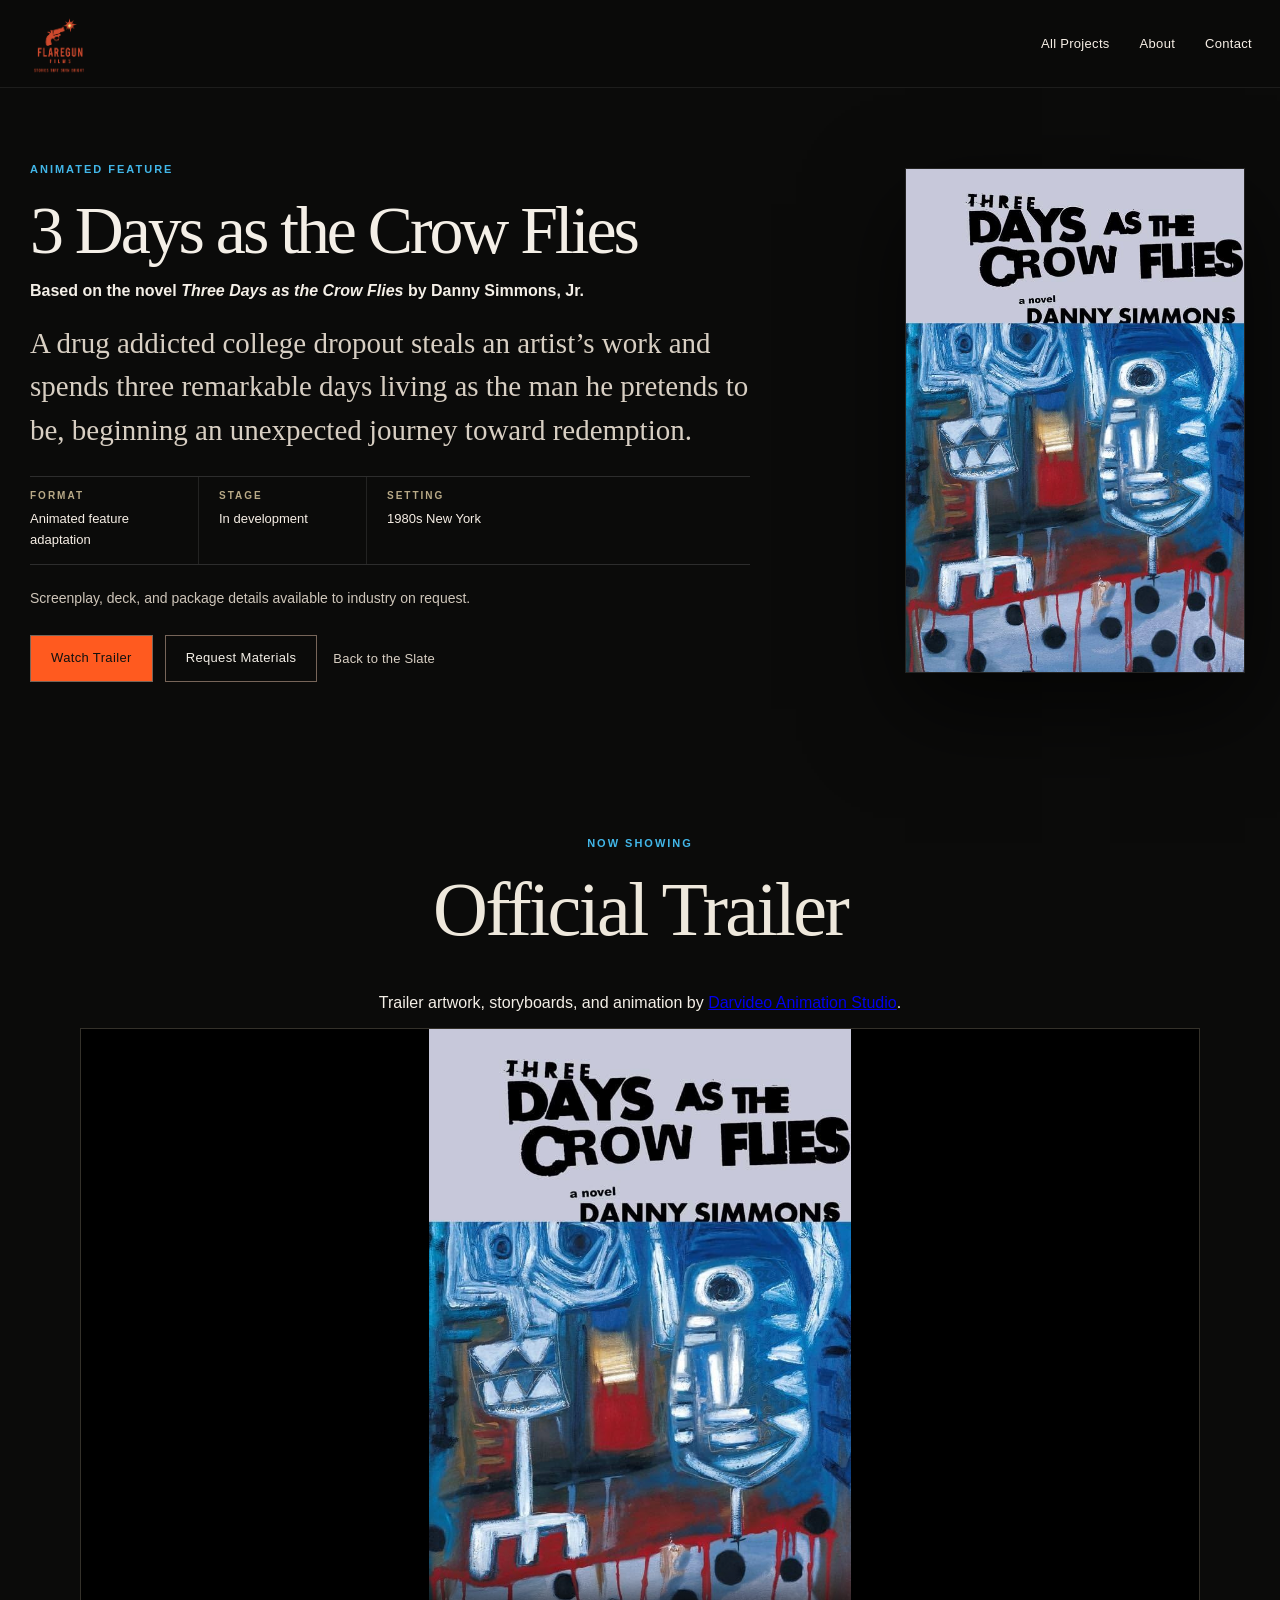
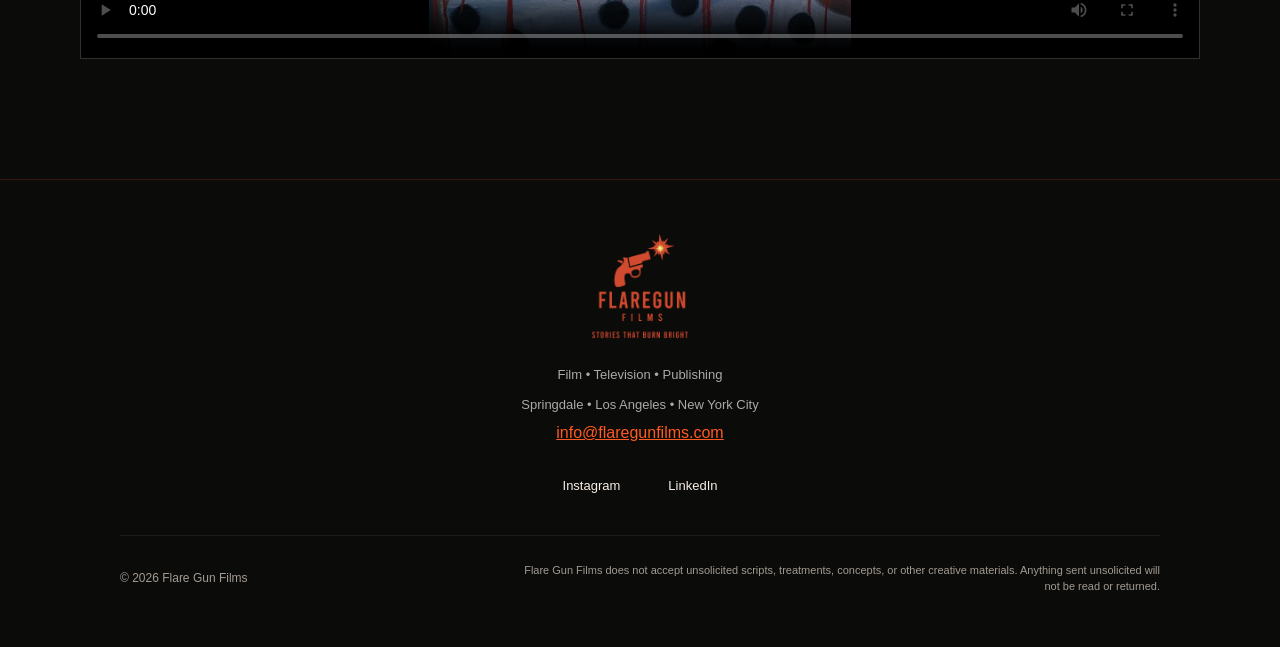
==== 3-days-as-the-crow-flies.html @ 21617d30 "Credit Danny Simmons Jr. and Darvideo on 3 Days" ====
<!DOCTYPE html>
<html lang="en">
<head>
  <meta charset="UTF-8">
  <meta name="viewport" content="width=device-width, initial-scale=1">
  <meta name="description" content="A drug addicted college dropout steals an artist's work and lives as the man he pretends to be on a journey toward redemption.">
  <link rel="canonical" href="https://www.flaregunfilms.com/3-days-as-the-crow-flies.html">
  <meta property="og:type" content="website">
  <meta property="og:site_name" content="Flare Gun Films">
  <meta property="og:url" content="https://www.flaregunfilms.com/3-days-as-the-crow-flies.html">
  <meta property="og:title" content="3 Days as the Crow Flies | Flare Gun Films">
  <meta property="og:description" content="A drug addicted college dropout steals an artist's work and lives as the man he pretends to be on a journey toward redemption.">
  <meta property="og:image" content="https://www.flaregunfilms.com/assets/crow-flies/novel-cover.jpg">
  <meta name="twitter:card" content="summary_large_image">
  <meta name="twitter:title" content="3 Days as the Crow Flies | Flare Gun Films">
  <meta name="twitter:description" content="A drug addicted college dropout steals an artist's work and lives as the man he pretends to be on a journey toward redemption.">
  <meta name="twitter:image" content="https://www.flaregunfilms.com/assets/crow-flies/novel-cover.jpg">
  <title>3 Days as the Crow Flies | Flare Gun Films</title>
  <link rel="stylesheet" href="style.css?v=2026-10-23-professional">
  <link rel="icon" type="image/png" href="assets/brand/favicon.png">
  <link rel="stylesheet" href="/polish.css?v=2026-10-23-mobile">
</head>
<body class="project-page teaser-page crow-page">
  <a class="skip-link" href="#main-content">Skip to content</a>
  <header class="nav">
    <a class="brand" href="/" aria-label="Flare Gun Films &mdash; home"><img width="1080" height="1080" src="assets/brand/flare-gun-films-logo.png" alt="" aria-hidden="true"></a>
    <nav aria-label="Main navigation">
      <a href="/#projects">All Projects</a>
      <a href="/#about">About</a>
      <a href="#contact">Contact</a>
    </nav>
  </header>

  <main id="main-content" tabindex="-1">
    <div class="teaser-shell clean-project-hero">
      <section class="teaser-copy">
        <p class="eyebrow">Animated Feature</p>
        <h1>3 Days as the Crow Flies</h1>
        <p><strong>Based on the novel <em>Three Days as the Crow Flies</em> by Danny Simmons, Jr.</strong></p>
        <p class="lead">A drug addicted college dropout steals an artist&rsquo;s work and spends three remarkable days living as the man he pretends to be, beginning an unexpected journey toward redemption.</p>
        <dl class="teaser-facts"><div><dt>Format</dt><dd>Animated feature adaptation</dd></div><div><dt>Stage</dt><dd>In development</dd></div><div><dt>Setting</dt><dd>1980s New York</dd></div></dl>
        <div class="teaser-access">
          <p>Screenplay, deck, and package details available to industry on request.</p>
          <a class="button crow-button" href="#trailer">Watch Trailer</a>
          <a class="button" href="industry-inquiry.html?project=3%20Days%20as%20the%20Crow%20Flies">Request Materials</a>
          <a class="text-link" href="index.html#projects">Back to the Slate</a>
        </div>
      </section>
      <aside class="teaser-art teaser-art-poster">
        <img width="672" height="1000" src="assets/crow-flies/novel-cover.jpg" alt="3 Days as the Crow Flies cover">
      </aside>
    </div>

    <section id="trailer" class="crow-cinema-section" aria-labelledby="crow-trailer-title">
      <p class="eyebrow">Now Showing</p>
      <h2 id="crow-trailer-title">Official Trailer</h2>
      <p>Trailer artwork, storyboards, and animation by <a href="https://darvideo.tv/">Darvideo Animation Studio</a>.</p>
      <div class="cinema-theater crow-theater" aria-label="3 Days as the Crow Flies trailer theater">
        <div class="cinema-marquee"><span>3 Days as the Crow Flies</span></div>
        <div class="cinema-stage">
          <div class="cinema-curtain cinema-curtain-left" aria-hidden="true"></div>
          <div class="cinema-screen">
            <video controls playsinline preload="metadata" poster="assets/crow-flies/novel-cover.jpg">
              <source src="assets/crow-flies/3-days-trailer.mp4" type="video/mp4">
              Your browser does not support embedded video.
            </video>
          </div>
          <div class="cinema-curtain cinema-curtain-right" aria-hidden="true"></div>
        </div>
      </div>
    </section>
  </main>

  <footer id="contact">
    <img width="1080" height="1080" src="assets/brand/flare-gun-films-logo.png" alt="" aria-hidden="true">
    <p>Film &bull; Television &bull; Publishing</p>
    <p>Springdale &bull; Los Angeles &bull; New York City</p>
    <a href="mailto:info@flaregunfilms.com">info@flaregunfilms.com</a>
    <div class="social-links" aria-label="Flare Gun Films social media">
      <a href="https://www.instagram.com/flaregunfilms/" target="_blank" rel="noopener noreferrer">Instagram</a>
      <a href="https://www.linkedin.com/company/flaregun-films" target="_blank" rel="noopener noreferrer">LinkedIn</a>
    </div>
    <div class="footer-legal">
      <p class="copyright">&copy; 2026 Flare Gun Films</p>
      <p class="submission-note">Flare Gun Films does not accept unsolicited scripts, treatments, concepts, or other creative materials. Anything sent unsolicited will not be read or returned.</p>
    </div>
  </footer>
</body>
</html>
---- style.css ----
* {
  box-sizing: border-box;
}

html {
  scroll-behavior: smooth;
}

:focus-visible {
  outline: 2px solid #ff5a1f;
  outline-offset: 4px;
}

body {
  margin: 0;
  background: #030303;
  color: #f7efe6;
  font-family: Arial, Helvetica, sans-serif;
}

.nav {
  position: sticky;
  top: 0;
  z-index: 20;
  height: 76px;
  padding: 14px 34px;
  display: flex;
  justify-content: space-between;
  align-items: center;
  background: rgba(3, 3, 3, 0.86);
  backdrop-filter: blur(12px);
  border-bottom: 1px solid rgba(255,255,255,.08);
}

.brand img {
  display: block;
  height: 50px;
  width: auto;
  object-fit: contain;
}

.nav nav {
  display: flex;
  gap: 28px;
}

.nav a {
  color: #f7efe6;
  text-decoration: none;
  text-transform: uppercase;
  letter-spacing: 2px;
  font-size: 12px;
  font-weight: 800;
}

.nav nav a:hover {
  color: #ff5a1f;
}

.hero {
  min-height: calc(100vh - 76px);
  display: grid;
  place-items: start center;
  padding: clamp(36px, 6vh, 72px) 24px clamp(64px, 8vh, 108px);
  text-align: center;
  position: relative;
  overflow: hidden;
  background:
    linear-gradient(rgba(0,0,0,.10), rgba(0,0,0,.9)),
    radial-gradient(circle at 50% 38%, rgba(255,90,31,.32), transparent 32%),
    radial-gradient(circle at 15% 70%, rgba(255,90,31,.22), transparent 26%),
    #030303;
}

.hero::before {
  content: "";
  position: absolute;
  inset: 0;
  background:
    linear-gradient(90deg, rgba(0,0,0,.95), transparent 48%, rgba(0,0,0,.75)),
    url("https://images.unsplash.com/photo-1485846234645-a62644f84728?auto=format&fit=crop&w=1800&q=80");
  background-size: cover;
  background-position: center;
  opacity: .22;
  filter: grayscale(100%) contrast(1.2);
}

.hero-inner {
  position: relative;
  z-index: 2;
  max-width: 920px;
  margin-top: clamp(8px, 3vh, 42px);
  display: flex;
  flex-direction: column;
  align-items: center;
}

.hero-logo-crop {
  display: block;
  width: min(360px, 68vw);
  aspect-ratio: 1.16;
  margin: 0 auto clamp(20px, 3vh, 34px);
  overflow: hidden;
  filter: drop-shadow(0 0 42px rgba(255,90,31,.45));
}

.hero-logo {
  display: block;
  width: 100%;
  height: auto;
  padding: 0;
  border: 0;
  background: transparent;
}

.eyebrow {
  margin: 0 0 16px;
  color: #ff5a1f;
  text-transform: uppercase;
  letter-spacing: 5px;
  font-size: 12px;
  font-weight: 900;
}

h1 {
  margin: 0;
  font-family: Georgia, "Times New Roman", serif;
  font-size: clamp(30px, 4.4vw, 58px);
  font-weight: 400;
  line-height: 1.08;
  letter-spacing: -.02em;
}

.hero h1 + .eyebrow {
  margin: 16px 0 0;
}

.hero-credit {
  margin: 16px 0 0;
  color: #e8ded2;
  font-family: Georgia, "Times New Roman", serif;
  font-size: clamp(15px, 1.5vw, 19px);
  letter-spacing: .02em;
}

.hero-credit em {
  color: #ff6d35;
}

.hero-credit + .eyebrow {
  margin: 13px 0 0;
}

.hero .eyebrow + .button {
  margin-top: 28px;
}

.hero-text {
  max-width: 720px;
  margin: 16px auto 28px;
  color: #d8cfc3;
  font-size: clamp(17px, 1.8vw, 21px);
  line-height: 1.45;
}

.button {
  display: inline-block;
  padding: 15px 28px;
  border: 1px solid #ff5a1f;
  color: #ff5a1f;
  text-decoration: none;
  text-transform: uppercase;
  letter-spacing: 3px;
  font-size: 12px;
  font-weight: 900;
}

.button:hover {
  background: #ff5a1f;
  color: #030303;
}

.section {
  max-width: 1220px;
  margin: 0 auto;
  padding: 90px 28px;
}

h2 {
  margin: 0 0 30px;
  font-size: clamp(36px, 5vw, 64px);
  line-height: .95;
  text-transform: uppercase;
  letter-spacing: -1px;
}

.section-note {
  max-width: 660px;
  margin: -10px 0 34px;
  color: #aaa;
  font-size: 17px;
  line-height: 1.6;
}

.slate-access {
  margin: 30px 0 0;
  color: #aaa;
  font-size: 13px;
  font-weight: 800;
  letter-spacing: 1.5px;
  line-height: 1.5;
  text-transform: uppercase;
}

.grid {
  display: grid;
  grid-template-columns: repeat(3, 1fr);
  gap: 18px;
}

.card-link { color: inherit; text-decoration: none; }

.card {
  height: 100%;
  min-height: 310px;
  padding: 24px;
  display: flex;
  flex-direction: column;
  justify-content: flex-end;
  border: 1px solid rgba(255,255,255,.12);
  background:
    linear-gradient(rgba(0,0,0,.05), rgba(0,0,0,.92)),
    radial-gradient(circle at top left, rgba(255,90,31,.28), transparent 42%),
    #101010;
}

.card-link:hover .card,
.card-link:focus-visible .card {
  border-color: #ff5a1f;
  transform: translateY(-5px);
  transition: .25s ease;
}

.card p {
  margin: 0 0 8px;
  color: #ff5a1f;
  text-transform: uppercase;
  letter-spacing: 2px;
  font-size: 11px;
  font-weight: 900;
}

.card h3 {
  margin: 0;
  color: white;
  font-size: 32px;
  line-height: 1;
  text-transform: uppercase;
}

.card .card-hook {
  margin: 14px 0 0;
  color: #d8cfc3;
  font-family: Georgia, "Times New Roman", serif;
  font-size: 15px;
  font-weight: 400;
  letter-spacing: 0;
  line-height: 1.45;
  text-transform: none;
}

.split {
  max-width: 1220px;
  margin: 0 auto;
  padding: 90px 28px;
  display: grid;
  grid-template-columns: .85fr 1.15fr;
  gap: 70px;
  border-top: 1px solid rgba(255,255,255,.1);
}

.split p {
  color: #d8cfc3;
  font-size: 21px;
  line-height: 1.65;
}

.split .about-flare {
  color: #f7efe6;
  font-family: Georgia, "Times New Roman", serif;
  font-size: clamp(23px, 2.6vw, 34px);
  line-height: 1.35;
}

.about-link {
  margin-top: 8px;
}

.selected-work {
  max-width: 1220px;
  margin: 0 auto;
  padding: 76px 28px 100px;
  border-top: 1px solid rgba(255,255,255,.1);
}

.selected-work-heading {
  display: grid;
  grid-template-columns: 1fr 1fr;
  align-items: end;
  gap: 30px;
  margin-bottom: 34px;
}

.selected-work-heading .eyebrow {
  grid-column: 1 / -1;
  margin-bottom: -12px;
}

.selected-work-heading h2,
.selected-work-heading > p:last-child {
  margin: 0;
}

.selected-work-heading > p:last-child {
  max-width: 420px;
  justify-self: end;
  color: #aaa;
  font-size: 15px;
  line-height: 1.6;
}

.work-strip {
  display: grid;
  grid-template-columns: repeat(3, 1fr);
  gap: 12px;
}

.work-title {
  min-width: 0;
  display: flex;
  flex-direction: column;
  border-top: 1px solid rgba(255,90,31,.55);
  background: #090909;
}

.work-art {
  width: 100%;
  aspect-ratio: 4 / 5;
  padding: 14px;
  display: grid;
  place-items: center;
  background: radial-gradient(circle at 50% 42%, #24201d, #080808 72%);
}

.work-art img {
  display: block;
  width: 100%;
  height: 100%;
  object-fit: contain;
  filter: saturate(.85) contrast(1.05);
  transition: filter .35s ease;
}

.work-title:hover .work-art img {
  filter: saturate(1) contrast(1.05);
}

.work-caption {
  padding: 20px 20px 22px;
  border: 1px solid rgba(255,255,255,.1);
  border-top: 0;
}

.work-caption h3 {
  margin: 0;
  color: #fff;
  font-size: clamp(22px, 2.2vw, 30px);
  line-height: 1;
  text-transform: uppercase;
}

.work-caption h3 span {
  color: #aaa;
  font-size: .55em;
  letter-spacing: 0;
}

.work-caption p {
  margin: 9px 0 0;
  color: #aaa;
  font-size: 12px;
  line-height: 1.55;
}

.work-caption strong,
.work-caption small {
  display: block;
}

.work-caption strong {
  color: #ff5a1f;
  font-size: 10px;
  letter-spacing: 1.5px;
  text-transform: uppercase;
}

.work-caption small {
  margin-top: 7px;
  color: #b8b0a7;
  font-size: 12px;
}

.contact-panel {
  padding: 100px 28px;
  text-align: center;
  background:
    linear-gradient(rgba(0,0,0,.82), rgba(0,0,0,.94)),
    radial-gradient(circle at 50% 45%, rgba(255,90,31,.22), transparent 36%),
    #070707;
  border-top: 1px solid rgba(255,255,255,.1);
}

.contact-panel h2,
.contact-panel p {
  max-width: 820px;
  margin-left: auto;
  margin-right: auto;
}

.contact-panel h2 {
  font-size: clamp(32px, 4vw, 48px);
}

.contact-panel p {
  color: #d8cfc3;
  font-size: 21px;
  line-height: 1.6;
  margin-bottom: 34px;
}

.contact-actions {
  display: flex;
  justify-content: center;
  flex-wrap: wrap;
  gap: 12px;
}

.contact-panel .contact-locations {
  margin-top: 28px;
  margin-bottom: 0;
  color: #938b82;
  font-size: 12px;
  font-weight: 800;
  letter-spacing: 2px;
  text-transform: uppercase;
}

footer {
  padding: 58px 28px;
  text-align: center;
  border-top: 1px solid rgba(255,255,255,.1);
}

footer img {
  display: block;
  width: 120px;
  height: auto;
  margin: 0 auto 20px;
  background: transparent;
}

.card-forever {
  background:
    linear-gradient(rgba(0,0,0,.08), rgba(0,0,0,.94)),
    radial-gradient(circle at 50% 28%, rgba(255,90,31,.18), transparent 48%),
    url("assets/forever-tree/poster.jpg") center 38% / contain no-repeat,
    #070707;
}

.card-crow {
  background:
    linear-gradient(rgba(0,0,0,.08), rgba(0,0,0,.92)),
    radial-gradient(circle at 50% 24%, rgba(255,90,31,.16), transparent 50%),
    url("assets/crow-flies/novel-cover.jpg") center 36% / contain no-repeat,
    #070707;
}

.card-sidd {
  background:
    linear-gradient(rgba(0,0,0,.12), rgba(0,0,0,.94)),
    radial-gradient(circle at 50% 28%, rgba(255,90,31,.18), transparent 48%),
    url("assets/sidd/los-misterios.jpg") center / contain no-repeat,
    #070707;
}

.card-hell {
  background:
    linear-gradient(rgba(0,0,0,.08), rgba(0,0,0,.92)),
    radial-gradient(circle at 50% 26%, rgba(255,38,61,.18), transparent 48%),
    url("assets/forty-minutes/poster.jpg?v=2") center 38% / contain no-repeat,
    #070707;
}

.card-loren {
  position: relative;
  isolation: isolate;
  overflow: hidden;
  background:
    radial-gradient(circle at 50% 28%, rgba(213,167,95,.2), transparent 52%),
    #070707;
}

.card-loren::before {
  content: "";
  position: absolute;
  inset: 8px 10px 48px;
  z-index: 0;
  background: url("assets/finding-loren/stephen-and-dad.jpg") center 42% / cover no-repeat;
  opacity: .92;
  filter: sepia(.12) saturate(.82) contrast(1.04);
  -webkit-mask-image: radial-gradient(ellipse 78% 82% at 50% 42%, #000 54%, transparent 100%);
  mask-image: radial-gradient(ellipse 78% 82% at 50% 42%, #000 54%, transparent 100%);
}

.card-loren::after {
  content: "";
  position: absolute;
  inset: 0;
  z-index: 1;
  background: linear-gradient(180deg, transparent 25%, rgba(7,7,7,.16) 48%, #070707 88%);
}

.card-loren > * {
  position: relative;
  z-index: 2;
}

:is(.crow-cinema-section, .forever-cinema-section, .hell-cinema-section) {
  max-width: 1180px;
  margin: 0 auto;
  padding: 80px 30px 120px;
  text-align: center;
}

:is(.crow-cinema-section, .forever-cinema-section, .hell-cinema-section) h2 {
  margin: 8px 0 42px;
  color: var(--crow-cream);
  font-family: Georgia, "Times New Roman", serif;
  font-size: clamp(42px, 6vw, 76px);
  font-weight: 400;
  letter-spacing: -.035em;
}

.cinema-theater {
  padding: 18px 18px 24px;
  border: 2px solid #9b6b2d;
  background: linear-gradient(145deg, #6b451c, #211407 42%, #503115 78%, #120a04);
  box-shadow: 0 35px 100px rgba(0,0,0,.78), inset 0 0 0 5px #1b1007, inset 0 0 0 7px rgba(221,167,83,.42);
}

.cinema-marquee {
  margin-bottom: 16px;
  padding: 18px 54px;
  position: relative;
  border: 4px double #7a4b17;
  background:
    radial-gradient(circle, #ffe4a1 0 2px, transparent 3px) 4px 4px / 18px 18px,
    linear-gradient(#efe0b5, #c9a969);
  color: #251305;
  text-transform: uppercase;
  letter-spacing: clamp(3px, .7vw, 8px);
  font-family: Georgia, "Times New Roman", serif;
  font-size: clamp(15px, 2.2vw, 27px);
  font-weight: 700;
  text-shadow: 0 1px rgba(255,255,255,.65);
}

.cinema-marquee span {
  display: inline-block;
  padding: 7px 20px;
  background: rgba(239,224,181,.9);
}

.cinema-stage {
  min-width: 0;
  display: grid;
  grid-template-columns: clamp(24px, 7vw, 82px) minmax(0, 1fr) clamp(24px, 7vw, 82px);
  align-items: stretch;
  background: #160202;
}

.cinema-screen {
  min-width: 0;
  padding: 10px;
  border: 8px solid #120d08;
  background: #030303;
  box-shadow: 0 0 0 2px #b08343, 0 0 40px rgba(255,216,145,.14);
}

.cinema-screen :is(video, iframe) {
  display: block;
  width: 100%;
  aspect-ratio: 16 / 9;
  background: #000;
  object-fit: contain;
}

.cinema-curtain {
  position: relative;
  z-index: 1;
  background:
    repeating-linear-gradient(90deg, rgba(255,255,255,.06) 0 5px, transparent 5px 14px),
    linear-gradient(90deg, #310308, #760d18 42%, #3c040b 75%, #170105);
  box-shadow: inset -8px 0 18px rgba(0,0,0,.55);
}

.cinema-curtain-right {
  transform: scaleX(-1);
}

.forever-cinema-section {
  max-width: 1020px;
  padding-top: 68px;
  padding-bottom: 88px;
  border-top: 1px solid rgba(232,221,186,.12);
  background: radial-gradient(circle at 50% 58%, rgba(185,170,135,.09), transparent 48%);
}

.hell-cinema-section {
  max-width: 1020px;
  padding-top: 68px;
  padding-bottom: 88px;
  border-top: 1px solid rgba(255,90,31,.16);
  background: radial-gradient(circle at 50% 58%, rgba(255,90,31,.08), transparent 48%);
}

.hell-cinema-section h2 {
  margin-bottom: 30px;
  font-size: clamp(42px, 4.5vw, 60px);
}

.hell-theater {
  border-color: #9b6b2d;
}

.sizzle-reel-note {
  max-width: 720px;
  margin: 22px auto 0;
  color: #8f8a82;
  font-size: 12px;
  line-height: 1.6;
}

.forever-cinema-section h2 {
  margin-bottom: 30px;
  font-size: clamp(42px, 4.5vw, 60px);
}

.forever-cinema-section .eyebrow { color: #b9aa87; }

.forever-theater {
  border-color: #857041;
  background: linear-gradient(145deg, #564821, #151b14 42%, #463a1e 78%, #080c08);
}

.forever-theater .cinema-curtain {
  background:
    repeating-linear-gradient(90deg, rgba(255,255,255,.045) 0 5px, transparent 5px 14px),
    linear-gradient(90deg, #061109, #18351f 42%, #0a1f11 75%, #020704);
}

.forever-short-film-section {
  max-width: 1020px;
  margin: 0 auto;
  padding: clamp(72px, 8vw, 110px) 30px;
  text-align: center;
  border-top: 1px solid rgba(232,221,186,.12);
}

.forever-short-film-heading {
  max-width: 680px;
  margin: 0 auto 34px;
}

.forever-short-film-heading .eyebrow { color: #b9aa87; }

.forever-short-film-heading h2 {
  margin: 8px 0 16px;
  color: var(--paper);
  font-family: Georgia, "Times New Roman", serif;
  font-size: clamp(42px, 4.5vw, 60px);
  font-weight: 400;
  letter-spacing: -.035em;
}

.forever-short-film-heading > p:last-child {
  margin: 0;
  color: #bcb5a8;
  font-size: 16px;
  line-height: 1.6;
}

.forever-short-player {
  padding: 8px;
  border: 1px solid rgba(213,193,151,.48);
  background: #030403;
  box-shadow: 0 28px 80px rgba(0,0,0,.42);
}

.forever-short-player iframe {
  display: block;
  width: 100%;
  aspect-ratio: 16 / 9;
  border: 0;
  background: #000;
}

.forever-youtube-link {
  display: inline-block;
  margin-top: 22px;
}

.forever-audience-response {
  margin-top: clamp(54px, 6vw, 78px);
  padding-top: clamp(42px, 5vw, 62px);
  border-top: 1px solid rgba(213,193,151,.18);
}

.forever-audience-heading {
  max-width: 800px;
  margin: 0 auto 30px;
}

.forever-audience-heading .eyebrow {
  margin-bottom: 9px;
  color: #b9aa87;
}

.forever-audience-heading h2 {
  margin: 0 0 18px;
  color: var(--paper);
  font-family: Georgia, "Times New Roman", serif;
  font-size: clamp(38px, 5vw, 64px);
  font-weight: 400;
  letter-spacing: -.045em;
  line-height: 1;
  text-transform: none;
}

.forever-audience-intro {
  max-width: 690px;
  margin: 0 auto 18px;
  color: #c8c0b2;
  font-family: Georgia, "Times New Roman", serif;
  font-size: clamp(18px, 2vw, 22px);
  line-height: 1.5;
}

.forever-stats-date {
  margin: 0;
  color: #817b70;
  text-transform: uppercase;
  letter-spacing: 1.5px;
  font-size: 9px;
  font-weight: 800;
}

.forever-audience-stats {
  max-width: 820px;
  margin: 0 auto 42px;
  display: grid;
  grid-template-columns: repeat(4, 1fr);
  border-top: 1px solid rgba(213,193,151,.18);
  border-bottom: 1px solid rgba(213,193,151,.18);
}

.forever-audience-stats div {
  padding: 22px 16px 20px;
}

.forever-audience-stats div + div {
  border-left: 1px solid rgba(213,193,151,.18);
}

.forever-audience-stats dt {
  color: var(--paper);
  font-family: Georgia, "Times New Roman", serif;
  font-size: clamp(28px, 3.2vw, 42px);
  line-height: 1;
}

.forever-audience-stats dd {
  margin: 8px 0 0;
  color: #918979;
  text-transform: uppercase;
  letter-spacing: 1.8px;
  font-size: 9px;
  font-weight: 800;
}

.forever-comment-ticker {
  width: 100%;
  overflow: hidden;
  padding: 2px 0 12px;
  -webkit-mask-image: linear-gradient(90deg, transparent, #000 7%, #000 93%, transparent);
  mask-image: linear-gradient(90deg, transparent, #000 7%, #000 93%, transparent);
}

.forever-comment-track {
  width: max-content;
  display: flex;
  gap: 14px;
  animation: forever-comments-scroll 58s linear infinite;
}

.forever-comment-ticker:hover .forever-comment-track {
  animation-play-state: paused;
}

.forever-comment-set {
  display: flex;
  gap: 14px;
}

.forever-comment-set blockquote {
  width: 330px;
  min-height: 132px;
  margin: 0;
  padding: 24px;
  display: flex;
  flex-direction: column;
  justify-content: space-between;
  gap: 18px;
  border: 1px solid rgba(213,193,151,.16);
  background: rgba(255,255,255,.025);
  text-align: left;
}

.forever-comment-set p {
  margin: 0;
  color: #ddd4c5;
  font-family: Georgia, "Times New Roman", serif;
  font-size: 17px;
  line-height: 1.45;
}

.forever-comment-set cite {
  color: #8f887b;
  font-style: normal;
  letter-spacing: 1px;
  font-size: 10px;
}

@keyframes forever-comments-scroll {
  to { transform: translateX(calc(-50% - 7px)); }
}

.forever-comment-wall {
  margin-top: clamp(48px, 6vw, 72px);
  padding: clamp(30px, 4vw, 46px);
  border: 1px solid rgba(213,193,151,.2);
  background: linear-gradient(145deg, rgba(185,170,135,.08), transparent 36%), #090c09;
  text-align: left;
}

.forever-comment-wall-heading {
  margin-bottom: 26px;
  display: flex;
  align-items: flex-end;
  justify-content: space-between;
  gap: 30px;
}

.forever-comment-wall-heading .eyebrow { margin-bottom: 10px; color: #b9aa87; }

.forever-comment-wall-heading h3 {
  margin: 0;
  color: var(--paper);
  font-family: Georgia, "Times New Roman", serif;
  font-size: clamp(28px, 3.5vw, 46px);
  font-weight: 400;
  letter-spacing: -.035em;
  line-height: 1.08;
}

.forever-comment-wall-heading > p {
  flex: 0 0 auto;
  margin: 0;
  color: #8f887b;
  text-transform: uppercase;
  letter-spacing: 1.4px;
  font-size: 9px;
  font-weight: 800;
}

.forever-comment-wall-heading > p strong { color: var(--paper); font-size: 14px; }

.forever-all-comments {
  max-height: 720px;
  padding: 4px 12px 4px 0;
  display: grid;
  grid-template-columns: repeat(2, minmax(0, 1fr));
  gap: 12px;
  overflow-y: auto;
  scrollbar-color: #8f7c58 #11150f;
  scrollbar-width: thin;
}

.forever-all-comments::-webkit-scrollbar { width: 10px; }
.forever-all-comments::-webkit-scrollbar-track { background: #11150f; }
.forever-all-comments::-webkit-scrollbar-thumb { background: #8f7c58; border: 2px solid #11150f; }

.forever-audience-comment {
  min-width: 0;
  padding: 20px;
  border: 1px solid rgba(213,193,151,.14);
  background: rgba(255,255,255,.025);
}

.forever-audience-comment p {
  margin: 0 0 18px;
  color: #ddd4c5;
  font-family: Georgia, "Times New Roman", serif;
  font-size: 16px;
  line-height: 1.5;
}

.forever-audience-comment footer {
  padding: 0;
  border: 0;
  background: transparent;
  text-align: left;
}

.forever-audience-comment a,
.forever-audience-comment span {
  color: #a99d87;
  text-decoration: none;
  letter-spacing: .6px;
  font-size: 10px;
  font-style: normal;
}

.forever-audience-comment a:hover { color: var(--paper); }
.forever-comments-loading { grid-column: 1 / -1; color: #8f887b; }

.forever-comments-source {
  margin: 20px 0 0;
  color: #777165;
  font-size: 11px;
  line-height: 1.6;
}

.forever-comments-source a { color: #aa9670; }

@media (max-width: 560px) {
  :is(.crow-cinema-section, .forever-cinema-section, .hell-cinema-section) { padding: 58px 14px 84px; }
  :is(.crow-cinema-section, .forever-cinema-section, .hell-cinema-section) h2 { margin-bottom: 28px; }
  .cinema-theater { padding: 8px 8px 12px; }
  .cinema-marquee { margin-bottom: 8px; padding: 9px 18px; letter-spacing: 2px; }
  .cinema-marquee span { padding: 5px 8px; }
  .cinema-stage { grid-template-columns: 13px minmax(0, 1fr) 13px; }
  .cinema-screen { padding: 3px; border-width: 4px; }
  .forever-short-film-section { padding: 58px 14px 72px; }
  .forever-short-film-heading { margin-bottom: 26px; }
  .forever-audience-stats { grid-template-columns: repeat(2, 1fr); }
  .forever-audience-stats div:nth-child(3) { border-left: 0; border-top: 1px solid rgba(213,193,151,.18); }
  .forever-audience-stats div:nth-child(4) { border-top: 1px solid rgba(213,193,151,.18); }
  .forever-comment-set blockquote { width: 280px; min-height: 124px; padding: 20px; }
  .forever-comment-set p { font-size: 16px; }
}

@media (prefers-reduced-motion: reduce) {
  .forever-comment-ticker {
    overflow-x: auto;
    -webkit-mask-image: none;
    mask-image: none;
  }

  .forever-comment-track {
    animation: none;
  }

  .forever-comment-set[aria-hidden="true"] {
    display: none;
  }
}

.card-strings {
  background:
    linear-gradient(rgba(0,0,0,.05), rgba(0,0,0,.94)),
    radial-gradient(circle at 50% 28%, rgba(255,90,31,.18), transparent 48%),
    url("assets/strings/hero.jpg") center / contain no-repeat,
    #070707;
}

@media (prefers-reduced-motion: reduce) {
  html { scroll-behavior: auto; }
  *, *::before, *::after { transition-duration: .01ms !important; animation-duration: .01ms !important; }
}

.card-mogul {
  background:
    linear-gradient(rgba(0,0,0,.02), rgba(0,0,0,.94)),
    radial-gradient(circle at 74% 28%, rgba(255,174,54,.22), transparent 45%),
    url("assets/movie-mogul/steve-on-set.webp") center / cover no-repeat;
}

.mogul-page {
  --mogul-gold: #f2b544;
  --mogul-cream: #f5e9d0;
  --mogul-burgundy: #7d241f;
  background: #080706;
}

.mogul-page .eyebrow { color: var(--mogul-gold); }
.mogul-page .button { border-color: var(--mogul-gold); color: var(--mogul-gold); }
.mogul-page .button:hover,
.mogul-page .button-solid { background: var(--mogul-gold); color: #130e07; }
.mogul-page .button-solid:hover { background: #ffd477; border-color: #ffd477; }

.mogul-hero {
  min-height: calc(100vh - 76px);
  padding: clamp(92px, 12vw, 180px) 30px clamp(70px, 9vw, 120px);
  display: flex;
  align-items: flex-end;
  position: relative;
  overflow: hidden;
  background:
    linear-gradient(90deg, rgba(4,3,2,.96) 0%, rgba(4,3,2,.72) 42%, rgba(4,3,2,.15) 75%),
    linear-gradient(0deg, #080706 0%, transparent 36%),
    url("assets/movie-mogul/steve-on-set.webp") center / cover no-repeat;
  border-bottom: 1px solid rgba(242,181,68,.24);
}

.mogul-hero::before {
  content: "";
  position: absolute;
  inset: 0;
  pointer-events: none;
  background: radial-gradient(circle at 68% 35%, rgba(255,182,65,.22), transparent 30%);
  mix-blend-mode: screen;
}

.mogul-hero-copy {
  width: 100%;
  max-width: 1220px;
  margin: 0 auto;
  position: relative;
  z-index: 1;
}

.mogul-hero h1 {
  max-width: 780px;
  margin: 0;
  color: var(--mogul-cream);
  font-family: Arial, Helvetica, sans-serif;
  font-size: clamp(78px, 14vw, 200px);
  font-weight: 950;
  line-height: .72;
  letter-spacing: -.075em;
  text-transform: uppercase;
  text-shadow: 0 12px 44px rgba(0,0,0,.68);
}

.mogul-hero h1 span { display: block; color: var(--mogul-gold); font-size: .54em; letter-spacing: .12em; }
.mogul-tagline { margin: 34px 0 0; color: #fff; text-transform: uppercase; letter-spacing: .35em; font-size: 13px; font-weight: 900; }
.mogul-intro { max-width: 590px; margin: 18px 0 0; color: #e4d9c6; font-family: Georgia, "Times New Roman", serif; font-size: clamp(21px, 2.4vw, 32px); line-height: 1.28; }
.mogul-actions { margin-top: 32px; display: flex; flex-wrap: wrap; align-items: center; gap: 18px; }
.mogul-actions span { color: #c9bfae; text-transform: uppercase; letter-spacing: 2px; font-size: 10px; font-weight: 900; }

.mogul-hook {
  max-width: 1320px;
  margin: 0 auto;
  padding: clamp(78px, 10vw, 140px) 30px;
  display: grid;
  grid-template-columns: 1.05fr .95fr;
  gap: clamp(50px, 8vw, 120px);
  border-bottom: 1px solid rgba(255,255,255,.09);
}

.mogul-hook h2 { max-width: 720px; color: var(--mogul-cream); font-family: Georgia, "Times New Roman", serif; font-size: clamp(42px, 6.5vw, 88px); font-weight: 400; line-height: .98; text-transform: none; letter-spacing: -.05em; }
.mogul-hook-copy > p { margin: 0 0 42px; color: #c8bca9; font-size: 19px; line-height: 1.75; }
.mogul-meta { margin: 0; display: grid; grid-template-columns: repeat(3, 1fr); border-top: 1px solid rgba(242,181,68,.35); border-left: 1px solid rgba(242,181,68,.35); }
.mogul-meta div { min-height: 132px; padding: 20px; border-right: 1px solid rgba(242,181,68,.35); border-bottom: 1px solid rgba(242,181,68,.35); background: rgba(242,181,68,.045); }
.mogul-meta dt { color: var(--mogul-gold); text-transform: uppercase; letter-spacing: 2px; font-size: 10px; font-weight: 900; }
.mogul-meta dd { margin: 34px 0 0; color: #f4e7cf; font-family: Georgia, "Times New Roman", serif; font-size: 17px; line-height: 1.2; }

.mogul-play-loop { max-width: 1320px; margin: 0 auto; padding: clamp(78px, 10vw, 140px) 30px; }
.mogul-play-loop > h2 { max-width: 850px; color: #fff; }
.mogul-step-grid { display: grid; grid-template-columns: repeat(3, 1fr); margin-top: 50px; border-top: 1px solid rgba(242,181,68,.32); border-left: 1px solid rgba(242,181,68,.32); }
.mogul-step-grid article { min-height: 380px; padding: 28px; display: flex; flex-direction: column; border-right: 1px solid rgba(242,181,68,.32); border-bottom: 1px solid rgba(242,181,68,.32); background: linear-gradient(150deg, rgba(242,181,68,.08), transparent 58%); }
.mogul-step-grid article > span { color: var(--mogul-gold); font-family: "Courier New", monospace; font-size: 12px; font-weight: 900; }
.mogul-step-icon { margin: auto 0 34px; color: var(--mogul-gold); font-size: 62px; text-shadow: 0 0 34px rgba(242,181,68,.3); }
.mogul-step-grid h3 { margin: 0 0 14px; color: var(--mogul-cream); text-transform: uppercase; font-size: 26px; line-height: 1; }
.mogul-step-grid p { margin: 0; color: #bcae9b; font-size: 16px; line-height: 1.6; }

.mogul-career {
  max-width: 1500px;
  margin: 0 auto;
  padding: clamp(65px, 9vw, 125px) 30px;
  display: grid;
  grid-template-columns: minmax(320px, .82fr) minmax(0, 1.18fr);
  gap: clamp(45px, 8vw, 120px);
  align-items: center;
  background: radial-gradient(circle at 25% 50%, rgba(242,181,68,.13), transparent 34%);
  border-top: 1px solid rgba(255,255,255,.08);
  border-bottom: 1px solid rgba(255,255,255,.08);
}

.mogul-career-art { min-height: 680px; display: grid; place-items: end center; overflow: hidden; background: radial-gradient(circle at 50% 45%, rgba(242,181,68,.25), transparent 53%); }
.mogul-career-art img { display: block; width: min(100%, 580px); max-height: 760px; object-fit: contain; object-position: center bottom; filter: drop-shadow(0 32px 34px rgba(0,0,0,.58)); }
.mogul-career-copy h2 { color: var(--mogul-cream); }
.mogul-career-copy > p:not(.eyebrow) { max-width: 700px; color: #c2b5a2; font-size: 19px; line-height: 1.75; }
.mogul-numbers { margin-top: 48px; display: grid; grid-template-columns: repeat(3, 1fr); border-top: 1px solid rgba(242,181,68,.34); }
.mogul-numbers div { padding: 24px 18px 0 0; }
.mogul-numbers strong { display: block; color: var(--mogul-gold); font-family: Georgia, "Times New Roman", serif; font-size: clamp(44px, 5.5vw, 76px); font-weight: 400; line-height: 1; }
.mogul-numbers span { display: block; margin-top: 9px; color: #c5b8a5; text-transform: uppercase; letter-spacing: 2px; font-size: 10px; font-weight: 900; }

.mogul-now-playing { padding: clamp(88px, 12vw, 170px) 30px; text-align: center; background: radial-gradient(circle at 50% 45%, rgba(125,36,31,.36), transparent 40%), #080706; }
.mogul-now-playing h2 { max-width: 900px; margin-left: auto; margin-right: auto; color: #fff; }
.mogul-now-playing > p:not(.eyebrow) { max-width: 660px; margin: 0 auto 34px; color: #c9bba8; font-size: 19px; line-height: 1.65; }
.mogul-now-playing small { max-width: 630px; margin: 20px auto 0; display: block; color: #827768; line-height: 1.5; }

.card span {
  margin-top: 24px;
  color: #d8cfc3;
  text-transform: uppercase;
  letter-spacing: 2px;
  font-size: 10px;
  font-weight: 800;
}

.project-page .nav { position: relative; }

.project-hero {
  min-height: 68vh;
  padding: clamp(90px, 14vw, 180px) 28px 90px;
  display: flex;
  align-items: flex-end;
  position: relative;
  overflow: hidden;
  background: linear-gradient(90deg, rgba(0,0,0,.96), rgba(0,0,0,.45)), radial-gradient(circle at 75% 35%, rgba(255,90,31,.32), transparent 34%), #070707;
  border-bottom: 1px solid rgba(255,255,255,.1);
}

.project-hero::after {
  content: "";
  position: absolute;
  width: min(540px, 60vw);
  aspect-ratio: 1;
  right: -12%;
  top: -30%;
  border: 1px solid rgba(255,90,31,.18);
  border-radius: 50%;
  box-shadow: 0 0 120px rgba(255,90,31,.12);
}

.project-hero-inner { width: 100%; max-width: 1164px; margin: 0 auto; position: relative; z-index: 1; }

.project-hero h1 {
  max-width: 1000px;
  font-family: Arial, Helvetica, sans-serif;
  font-size: clamp(54px, 10vw, 138px);
  font-weight: 900;
  line-height: .84;
  letter-spacing: -.06em;
  text-transform: uppercase;
}

.project-details {
  max-width: 1220px;
  margin: 0 auto;
  padding: 90px 28px;
  display: grid;
  grid-template-columns: minmax(180px, .55fr) minmax(0, 1.45fr);
  gap: clamp(48px, 8vw, 120px);
}

.project-meta { margin: 0; }
.project-meta div { padding: 18px 0; border-top: 1px solid rgba(255,255,255,.12); }
.project-meta dt { color: #ff5a1f; text-transform: uppercase; letter-spacing: 2px; font-size: 10px; font-weight: 900; }
.project-meta dd { margin: 8px 0 0; color: #f7efe6; font-size: 15px; }
.project-copy .lead { margin: 0 0 28px; color: #f7efe6; font-family: Georgia, "Times New Roman", serif; font-size: clamp(28px, 4vw, 46px); line-height: 1.2; }
.project-copy p:not(.lead) { max-width: 700px; color: #bdb4aa; font-size: 18px; line-height: 1.7; }
.project-actions { margin-top: 38px; display: flex; flex-wrap: wrap; gap: 14px; }
.text-link { display: inline-flex; align-items: center; padding: 15px 4px; color: #d8cfc3; text-decoration: none; text-transform: uppercase; letter-spacing: 2px; font-size: 11px; font-weight: 800; }
.text-link:hover { color: #ff5a1f; }

.teaser-page {
  min-height: 100vh;
  background:
    radial-gradient(circle at 76% 28%, rgba(255,90,31,.16), transparent 32%),
    linear-gradient(135deg, #020202, #0a0706 58%, #020202);
}

.teaser-shell {
  min-height: calc(100vh - 76px);
  padding: clamp(54px, 7vw, 96px) 30px;
  display: grid;
  grid-template-columns: minmax(0, 1fr) minmax(280px, 430px);
  gap: clamp(44px, 7vw, 96px);
  align-items: center;
  max-width: 1320px;
  margin: 0 auto;
}

.teaser-copy {
  max-width: 850px;
}

.teaser-copy h1 {
  margin: 0;
  font-family: Arial, Helvetica, sans-serif;
  font-size: clamp(58px, 10vw, 154px);
  font-weight: 950;
  line-height: .82;
  letter-spacing: -.07em;
  text-transform: uppercase;
}

.teaser-copy .lead {
  max-width: 680px;
  margin: 30px 0 0;
  color: #d8cfc3;
  font-family: Georgia, "Times New Roman", serif;
  font-size: clamp(24px, 3.2vw, 42px);
  line-height: 1.2;
}

.teaser-private-note {
  max-width: 620px;
  margin: 26px 0 0;
  color: #aaa19a;
  font-size: 16px;
  line-height: 1.7;
}

.teaser-art {
  position: relative;
  align-self: stretch;
  min-height: 520px;
  display: flex;
  align-items: center;
}

.teaser-art::before {
  content: "";
  position: absolute;
  inset: 9% -9% -7% 12%;
  border: 1px solid rgba(255,90,31,.34);
  background: radial-gradient(circle at 50% 40%, rgba(255,90,31,.16), transparent 62%);
}

.teaser-art img {
  position: relative;
  z-index: 1;
  display: block;
  width: 100%;
  max-height: 72vh;
  object-fit: contain;
  box-shadow: 0 36px 90px rgba(0,0,0,.64);
  border: 1px solid rgba(255,255,255,.1);
}

.teaser-art-wide img {
  aspect-ratio: 16 / 10;
}

.teaser-art-poster img {
  aspect-ratio: auto;
}

.teaser-facts {
  max-width: 760px;
  margin: 32px 0 0;
  display: grid;
  grid-template-columns: repeat(3, minmax(0, 1fr));
  border-top: 1px solid rgba(255,255,255,.14);
  border-bottom: 1px solid rgba(255,255,255,.14);
}

.teaser-facts div {
  min-width: 0;
  padding: 18px 20px 18px 0;
}

.teaser-facts div + div {
  padding-left: 20px;
  border-left: 1px solid rgba(255,255,255,.1);
}

.teaser-facts dt {
  color: #ff5a1f;
  text-transform: uppercase;
  letter-spacing: 2px;
  font-size: 10px;
  font-weight: 900;
}

.teaser-facts dd {
  margin: 8px 0 0;
  color: #f7efe6;
  font-size: 14px;
  line-height: 1.4;
}

.teaser-access {
  margin-top: 38px;
  padding: 22px;
  max-width: 640px;
  border: 1px solid rgba(255,90,31,.24);
  background: rgba(255,90,31,.06);
}

.teaser-access p {
  margin: 0 0 18px;
  color: #cfc6ba;
  line-height: 1.6;
}

.teaser-page footer {
  border-top-color: rgba(255,90,31,.18);
}

.forever-tree-page {
  --forest: #111913;
  --paper: #e8ddba;
}

.forever-project-hero {
  min-height: calc(100vh - 76px);
  padding-top: clamp(38px, 4.5vw, 58px);
  padding-bottom: clamp(38px, 4.5vw, 58px);
  grid-template-columns: minmax(0, 1fr) minmax(280px, 350px);
  gap: clamp(44px, 5vw, 72px);
  align-items: center;
}

.forever-project-hero .teaser-copy h1 {
  max-width: none;
  font-size: clamp(64px, 7vw, 96px);
  line-height: .88;
  letter-spacing: -.07em;
  white-space: nowrap;
}

.forever-project-hero .teaser-copy .lead {
  max-width: 720px;
  margin-top: 22px;
  font-size: clamp(23px, 2vw, 29px);
  line-height: 1.3;
}

.forever-project-hero .teaser-facts {
  max-width: 720px;
  margin-top: 24px;
  grid-template-columns: .7fr .7fr 1.6fr;
}

.forever-project-hero .teaser-facts div { padding-top: 13px; padding-bottom: 13px; }
.forever-project-hero .teaser-facts dt { color: #b9aa87; }
.forever-project-hero .teaser-facts dd { font-size: 13px; }

.forever-project-hero .teaser-access {
  max-width: 720px;
  margin-top: 22px;
  padding: 0;
  border: 0;
  background: transparent;
}

.forever-project-hero .teaser-access p { margin-bottom: 14px; font-size: 14px; }
.forever-project-hero .button { padding: 13px 20px; border-color: rgba(213, 193, 151, .62); }
.forever-project-hero .button:first-of-type { color: #11110f; background: #ff5a1f; }
.forever-project-hero .button:hover { color: #11110f; background: #ff5a1f; }

.forever-project-hero .teaser-art {
  min-height: 0;
  margin-top: 0;
  align-self: center;
}

.forever-project-hero .teaser-art::before {
  display: none;
}

.forever-project-hero .teaser-art img {
  width: auto;
  max-width: 100%;
  max-height: min(66vh, 505px);
  margin-inline: auto;
}

/* Shared project-page system */
.clean-project-hero {
  min-height: calc(100vh - 76px);
  padding-top: clamp(38px, 4.5vw, 58px);
  padding-bottom: clamp(38px, 4.5vw, 58px);
  grid-template-columns: minmax(0, 1fr) minmax(280px, 350px);
  gap: clamp(44px, 5vw, 72px);
  align-items: center;
}

.clean-project-hero .teaser-copy h1 {
  max-width: none;
  font-size: clamp(64px, 7vw, 96px);
  line-height: .88;
  letter-spacing: -.07em;
  white-space: nowrap;
}

.hell-page .clean-project-hero .teaser-copy h1,
.crow-page .clean-project-hero .teaser-copy h1 {
  max-width: 760px;
  font-size: clamp(54px, 6vw, 82px);
  line-height: .92;
  white-space: normal;
}

.clean-project-hero .teaser-copy .lead {
  max-width: 720px;
  margin-top: 22px;
  font-size: clamp(23px, 2vw, 29px);
  line-height: 1.3;
}

.clean-project-hero .teaser-facts {
  max-width: 720px;
  margin-top: 24px;
  grid-template-columns: .7fr .7fr 1.6fr;
}

.clean-project-hero .teaser-facts div { padding-top: 13px; padding-bottom: 13px; }
.clean-project-hero .teaser-facts dt { color: #b9aa87; }
.clean-project-hero .teaser-facts dd { font-size: 13px; }

.clean-project-hero .teaser-access {
  max-width: 720px;
  margin-top: 22px;
  padding: 0;
  border: 0;
  background: transparent;
}

.clean-project-hero .teaser-access p { margin-bottom: 14px; font-size: 14px; }
.clean-project-hero .button { padding: 13px 20px; }
.clean-project-hero .button:first-of-type { color: #11110f; background: #ff5a1f; }
.clean-project-hero .button:hover { color: #11110f; background: #ff5a1f; }

.clean-project-hero .teaser-art {
  min-height: 0;
  margin-top: 0;
  align-self: center;
}

.clean-project-hero .teaser-art::before { display: none; }

.clean-project-hero .teaser-art img {
  width: auto;
  max-width: 100%;
  max-height: min(66vh, 505px);
  margin-inline: auto;
  object-fit: contain;
}

.clean-project-hero .teaser-art-wide {
  min-height: 0;
}

.clean-project-hero .teaser-art-wide img {
  width: 100%;
  max-width: 430px;
  max-height: 52vh;
}

.forever-festival-honors {
  padding: clamp(62px, 7vw, 92px) 30px;
  border-top: 1px solid rgba(232,221,186,.14);
  border-bottom: 1px solid rgba(232,221,186,.14);
  background:
    radial-gradient(circle at 50% 0%, rgba(185,170,135,.14), transparent 42%),
    linear-gradient(135deg, #0b120d, #111913 52%, #080c09);
}

.forever-honors-heading {
  max-width: 760px;
  margin: 0 auto 40px;
  text-align: center;
}

.forever-honors-heading .eyebrow {
  color: #b9aa87;
}

.forever-honors-heading h2 {
  margin: 8px 0 15px;
  color: var(--paper);
  font-family: Georgia, "Times New Roman", serif;
  font-size: clamp(42px, 4.5vw, 60px);
  font-weight: 400;
  letter-spacing: -.045em;
  line-height: 1;
}

.forever-honors-heading > p:last-child {
  max-width: 650px;
  margin: 0 auto;
  color: #bcb5a8;
  font-size: 16px;
  line-height: 1.65;
}

.forever-laurel-grid {
  max-width: 1040px;
  margin: 0 auto;
  display: grid;
  grid-template-columns: repeat(3, minmax(0, 1fr));
  gap: 0;
}

.forever-laurel-grid figure {
  min-width: 0;
  margin: 0;
  padding: 6px 26px 12px;
  border: 0;
  background: transparent;
  text-align: center;
  box-shadow: none;
}

.forever-laurel-grid figure + figure { border-left: 1px solid rgba(213, 193, 151, .18); }

.forever-laurel-mark {
  height: 108px;
  padding: 12px;
  display: flex;
  align-items: center;
  justify-content: center;
  background: #f5f2e9;
}

.forever-laurel-mark img {
  display: block;
  width: 100%;
  height: 100%;
  object-fit: contain;
}

.forever-laurel-wide {
  padding-inline: 10px;
}

.forever-laurel-grid figcaption {
  min-height: 60px;
  padding-top: 14px;
  display: flex;
  flex-direction: column;
  justify-content: center;
  gap: 7px;
}

.forever-laurel-grid strong {
  color: #eee6d8;
  font-family: Georgia, "Times New Roman", serif;
  font-size: 16px;
  font-weight: 400;
}

.forever-laurel-grid span {
  color: #918979;
  text-transform: uppercase;
  letter-spacing: 1.7px;
  font-size: 9px;
  font-weight: 800;
}

.forever-project-nav {
  max-width: 1180px;
  margin: 0 auto;
  padding: 30px 30px 76px;
  display: flex;
  justify-content: space-between;
  gap: 24px;
}

.forever-project-nav a:last-child {
  text-align: right;
}

@media (max-width: 850px) {
  .clean-project-hero {
    min-height: auto;
    gap: 34px;
    padding: 48px 24px 64px;
  }

  .clean-project-hero .teaser-copy h1,
  .hell-page .clean-project-hero .teaser-copy h1,
  .crow-page .clean-project-hero .teaser-copy h1 {
    font-size: clamp(58px, 12vw, 88px);
    white-space: normal;
  }

  .clean-project-hero .teaser-facts {
    grid-template-columns: repeat(3, 1fr);
  }

  .clean-project-hero .teaser-art img {
    max-width: 360px;
    max-height: none;
  }

  .clean-project-hero .teaser-art-wide img {
    max-width: 520px;
  }

  .forever-project-hero {
    min-height: auto;
    gap: 34px;
    padding: 48px 24px 64px;
  }

  .forever-project-hero .teaser-copy h1 {
    font-size: clamp(58px, 12vw, 88px);
    white-space: normal;
  }

  .forever-project-hero .teaser-facts {
    grid-template-columns: repeat(3, 1fr);
  }

  .forever-project-hero .teaser-art img {
    max-width: 360px;
    max-height: none;
  }

  .forever-project-hero .teaser-art {
    margin-top: 0;
  }

  .forever-festival-honors {
    padding-inline: 24px;
  }

  .forever-laurel-grid {
    max-width: 540px;
    grid-template-columns: 1fr;
    gap: 0;
  }

  .forever-laurel-grid figure + figure {
    padding-top: 24px;
    border-top: 1px solid rgba(213, 193, 151, .18);
    border-left: 0;
  }
}

@media (max-width: 560px) {
  .clean-project-hero {
    padding: 40px 20px 58px;
  }

  .clean-project-hero .teaser-copy h1,
  .hell-page .clean-project-hero .teaser-copy h1,
  .crow-page .clean-project-hero .teaser-copy h1 {
    font-size: clamp(52px, 17vw, 68px);
  }

  .clean-project-hero .teaser-copy .lead {
    font-size: 21px;
  }

  .clean-project-hero .teaser-facts {
    grid-template-columns: 1fr;
  }

  .clean-project-hero .teaser-access .button {
    width: 100%;
    margin: 0 0 10px;
    justify-content: center;
  }

  .forever-project-hero {
    padding: 40px 20px 58px;
  }

  .forever-project-hero .teaser-copy h1 {
    font-size: clamp(52px, 17vw, 68px);
  }

  .forever-project-hero .teaser-copy .lead {
    font-size: 21px;
  }

  .forever-project-hero .teaser-facts {
    grid-template-columns: 1fr;
  }

  .forever-project-hero .teaser-access .button {
    width: 100%;
    margin: 0 0 10px;
    justify-content: center;
  }

  .forever-festival-honors {
    padding: 54px 18px;
  }

  .forever-honors-heading {
    margin-bottom: 34px;
  }

  .forever-honors-heading h2 {
    font-size: 42px;
  }

  .forever-laurel-grid figure {
    padding: 8px 14px 14px;
  }

  .forever-laurel-mark {
    height: 110px;
    padding: 12px;
  }

  .forever-project-nav {
    padding: 26px 20px 62px;
    align-items: flex-start;
    flex-direction: column;
  }

  .forever-comment-wall { padding: 26px 18px; }
  .forever-comment-wall-heading { align-items: flex-start; flex-direction: column; gap: 12px; }
  .forever-all-comments { max-height: 640px; grid-template-columns: 1fr; }

  .forever-project-nav a:last-child {
    text-align: left;
  }
}

.festival-selections {
  max-width: 520px;
  margin-top: 24px;
}

.festival-selections-title {
  margin: 0 0 13px;
  color: #b9aa87;
  text-transform: uppercase;
  letter-spacing: 2.4px;
  font-size: 10px;
  font-weight: 900;
}

.festival-laurels {
  display: flex;
  align-items: center;
  gap: 8px;
}

.festival-laurels figure {
  flex: 0 0 82px;
  height: 58px;
  margin: 0;
  padding: 6px;
  display: flex;
  align-items: center;
  justify-content: center;
  overflow: hidden;
  border: 1px solid rgba(232,221,186,.18);
  background: #f4f1e9;
}

.festival-laurels figure:nth-child(2) {
  flex-basis: 148px;
}

.festival-laurels img {
  display: block;
  width: 100%;
  height: 100%;
  object-fit: contain;
}

.forever-hero {
  min-height: calc(100vh - 76px);
  display: grid;
  grid-template-columns: minmax(320px, .78fr) minmax(420px, 1.22fr);
  position: relative;
  overflow: hidden;
  background: #020403;
}

.forever-hero-art {
  min-height: 720px;
  background: linear-gradient(90deg, transparent 65%, #020403 100%), url("assets/forever-tree/poster.jpg") center top / cover no-repeat;
}

.forever-hero-copy {
  padding: 11vw 6vw 8vw 2vw;
  display: flex;
  flex-direction: column;
  justify-content: center;
  position: relative;
  z-index: 1;
  background: radial-gradient(circle at 10% 48%, rgba(255,90,31,.12), transparent 34%);
}

.forever-hero h1 {
  font-family: Arial, Helvetica, sans-serif;
  font-size: clamp(76px, 11vw, 164px);
  font-weight: 900;
  line-height: .75;
  letter-spacing: -.075em;
  text-transform: uppercase;
}

.forever-cast {
  max-width: 640px;
  margin: 36px 0 10px;
  color: #c6bfb5;
  text-transform: uppercase;
  letter-spacing: 2px;
  font-size: 11px;
  line-height: 1.8;
}

.button-solid { background: #ff5a1f; color: #030303; }
.button-solid:hover { background: #f7efe6; border-color: #f7efe6; }

.film-section { max-width: 1280px; margin: 0 auto; padding: clamp(76px, 10vw, 140px) 28px; }
.section-heading { display: flex; align-items: flex-end; justify-content: space-between; gap: 40px; margin-bottom: 46px; }
.section-heading h2 { margin-bottom: 0; }
.section-heading .eyebrow { align-self: flex-start; }

.trailer-section { max-width: 1440px; }
.video-frame { position: relative; aspect-ratio: 16 / 9; background: #0a0a0a; border: 1px solid rgba(255,90,31,.25); box-shadow: 0 30px 100px rgba(0,0,0,.8), 0 0 80px rgba(255,90,31,.08); }
.video-frame iframe { width: 100%; height: 100%; border: 0; }

.forever-story { display: grid; grid-template-columns: minmax(280px, .72fr) minmax(0, 1.28fr); gap: clamp(54px, 9vw, 130px); align-items: center; border-top: 1px solid rgba(255,255,255,.08); }
.forever-poster-wrap { position: relative; }
.forever-poster-wrap::before { content: ""; position: absolute; inset: 8% -8% -6% 10%; z-index: -1; border: 1px solid rgba(255,90,31,.35); }
.forever-poster-wrap img { display: block; width: 100%; box-shadow: 0 28px 70px rgba(0,0,0,.65); }
.forever-story-copy .lead { margin: 0 0 30px; font-family: Georgia, "Times New Roman", serif; font-size: clamp(29px, 4vw, 48px); line-height: 1.18; }
.forever-story-copy > p:not(.eyebrow):not(.lead) { color: #bdb4aa; font-size: 18px; line-height: 1.75; }
.inline-meta { display: grid; grid-template-columns: repeat(3, 1fr); gap: 20px; margin-top: 42px; }

.gallery-section { max-width: 1440px; }
.compact-heading { max-width: 1000px; }
.forever-gallery { display: grid; grid-template-columns: 1.4fr 1fr; gap: 18px; }
.forever-gallery figure { margin: 0; position: relative; overflow: hidden; min-height: 360px; background: #0c0c0c; }
.forever-gallery .gallery-wide { grid-row: span 2; }
.forever-gallery img { display: block; width: 100%; height: 100%; object-fit: cover; transition: transform .6s ease; }
.forever-gallery figure:hover img { transform: scale(1.025); }
.forever-gallery figcaption { position: absolute; left: 18px; bottom: 16px; padding: 8px 10px; background: rgba(0,0,0,.72); color: #eee4da; text-transform: uppercase; letter-spacing: 2px; font-size: 9px; }

.creators-section { display: grid; grid-template-columns: minmax(260px, .75fr) minmax(0, 1.25fr); gap: clamp(54px, 9vw, 120px); align-items: center; }
.creators-photo img { display: block; width: 100%; aspect-ratio: 4 / 5; object-fit: cover; filter: saturate(.72) contrast(1.06); }
.creators-copy p:not(.eyebrow) { color: #bdb4aa; font-size: 18px; line-height: 1.72; }

.project-next { padding: 100px 28px; text-align: center; border-top: 1px solid rgba(255,255,255,.1); background: radial-gradient(circle at 50% 100%, rgba(255,90,31,.18), transparent 45%); }
.project-next a { display: inline-flex; flex-direction: column; color: #f7efe6; text-decoration: none; text-transform: uppercase; font-size: clamp(48px, 8vw, 104px); font-weight: 900; letter-spacing: -.05em; line-height: .9; }
.project-next a span { margin-bottom: 16px; color: #ff5a1f; letter-spacing: 3px; font-size: 10px; }
.project-next a:hover { color: #ff5a1f; }

.crow-page { --crow-blue: #42b7e9; --crow-red: #ef263f; --crow-cream: #eee8dc; background: #05070b; }
.crow-page .eyebrow { color: var(--crow-blue); }
.crow-page .text-link:hover { color: var(--crow-blue); }

.crow-hero {
  min-height: calc(100vh - 76px);
  display: flex;
  align-items: flex-end;
  position: relative;
  overflow: hidden;
  background: url("assets/crow-flies/village-night.jpg") center / cover no-repeat;
}

.crow-hero::after { content: ""; position: absolute; inset: 0; background: linear-gradient(0deg, #05070b 0%, rgba(5,7,11,.3) 62%, rgba(5,7,11,.18) 100%); }
.crow-hero-shade { position: absolute; inset: 0; z-index: 1; background: linear-gradient(90deg, rgba(5,7,11,.88) 0%, transparent 60%); }
.crow-hero-copy { width: 100%; max-width: 1340px; margin: 0 auto; padding: 120px 30px 86px; position: relative; z-index: 2; }
.crow-hero h1 { max-width: 1050px; font-family: Arial, Helvetica, sans-serif; font-size: clamp(72px, 11vw, 158px); font-weight: 950; line-height: .76; letter-spacing: -.075em; text-transform: uppercase; text-shadow: 0 12px 50px rgba(0,0,0,.65); }
.crow-hero h1 span { display: block; margin: 0 0 12px 6px; color: var(--crow-blue); font-size: .25em; letter-spacing: .08em; }
.crow-hero-copy > p:not(.eyebrow) { max-width: 620px; margin: 28px 0 0; color: #d0d4da; font-size: 18px; }
.crow-button { border-color: var(--crow-blue); color: var(--crow-blue); }
.crow-button:hover { background: var(--crow-blue); color: #05070b; }

.crow-section { max-width: 1340px; margin: 0 auto; padding: clamp(76px, 10vw, 140px) 30px; }
.crow-section-title { display: flex; align-items: flex-end; justify-content: space-between; gap: 40px; margin-bottom: 48px; }
.crow-section-title h2 { margin: 0; }
.crow-canva-player {
  position: relative;
  aspect-ratio: 16 / 9;
  border: 1px solid rgba(66,183,233,.35);
  background:
    radial-gradient(circle at center, rgba(66,183,233,.13), transparent 48%),
    url("assets/crow-flies/village-night.jpg") center / cover no-repeat,
    #0a0d13;
  box-shadow: 0 30px 110px rgba(0,0,0,.8);
  overflow: hidden;
}

.crow-canva-player iframe {
  position: absolute;
  inset: 0;
  width: 100%;
  height: 100%;
  border: 0;
  background: transparent;
}

.crow-embed-note {
  margin-top: 18px;
  display: flex;
  align-items: center;
  justify-content: space-between;
  gap: 20px;
  padding: 18px 22px;
  border: 1px solid rgba(66,183,233,.24);
  background: rgba(5,7,11,.82);
}

.crow-embed-note p {
  margin: 0;
  color: #aeb4bd;
  font-size: 14px;
  line-height: 1.6;
}

.crow-embed-note .button {
  flex: 0 0 auto;
  padding: 11px 18px;
}

.crow-story { display: grid; grid-template-columns: minmax(280px, .72fr) minmax(0, 1.28fr); gap: clamp(60px, 10vw, 140px); align-items: center; border-top: 1px solid rgba(255,255,255,.08); }
.crow-book-stack { min-height: 660px; position: relative; }
.crow-main-cover { width: min(82%, 460px); position: absolute; left: 0; top: 0; z-index: 2; box-shadow: 0 35px 90px rgba(0,0,0,.72); }
.crow-85-cover { width: min(46%, 230px); position: absolute; right: 0; bottom: 0; z-index: 3; box-shadow: 0 25px 60px rgba(0,0,0,.7); transform: rotate(4deg); }
.crow-story-copy .lead { margin: 0 0 30px; font-family: Georgia, "Times New Roman", serif; font-size: clamp(30px, 4vw, 49px); line-height: 1.18; }
.crow-story-copy > p:not(.eyebrow):not(.lead) { color: #aeb4bd; font-size: 18px; line-height: 1.75; }

.crow-world { max-width: 1600px; margin: 0 auto; display: grid; grid-template-columns: 1.35fr .65fr; align-items: stretch; background: #0b0e14; border-top: 1px solid rgba(66,183,233,.18); border-bottom: 1px solid rgba(66,183,233,.18); }
.crow-panorama img { display: block; width: 100%; height: 100%; min-height: 560px; object-fit: cover; }
.crow-world-copy { padding: clamp(54px, 7vw, 110px); display: flex; flex-direction: column; justify-content: center; }
.crow-world-copy p:not(.eyebrow) { color: #aeb4bd; font-size: 18px; line-height: 1.7; }

.crow-scenes { max-width: 1600px; display: grid; grid-template-columns: 1fr 1fr; gap: 20px; }
.crow-scenes figure { margin: 0; position: relative; overflow: hidden; background: #080a0e; }
.crow-scenes img { display: block; width: 100%; aspect-ratio: 16 / 9; object-fit: cover; transition: transform .6s ease; }
.crow-scenes figure:hover img { transform: scale(1.025); }
.crow-scenes figcaption { position: absolute; left: 18px; bottom: 16px; padding: 8px 10px; background: rgba(0,0,0,.72); color: #dce4ed; text-transform: uppercase; letter-spacing: 2px; font-size: 9px; }

.crow-author { display: grid; grid-template-columns: minmax(260px, .7fr) minmax(0, 1.3fr); gap: clamp(60px, 10vw, 140px); align-items: center; }
.crow-author-photo { position: relative; }
.crow-author-photo::after { content: ""; position: absolute; inset: 7% -7% -7% 9%; z-index: -1; border: 1px solid rgba(66,183,233,.5); }
.crow-author-photo img { display: block; width: 100%; filter: saturate(.8) contrast(1.06); }
.crow-author-copy > p:not(.eyebrow) { color: #aeb4bd; font-size: 18px; line-height: 1.75; }

.crow-world-build { max-width: 1500px; margin: 0 auto 120px; position: relative; background: var(--crow-cream); color: #101218; overflow: hidden; }
.crow-world-build img { display: block; width: 100%; }
.crow-world-build > div { position: absolute; left: 5%; bottom: 8%; max-width: 470px; padding: 28px; background: rgba(5,7,11,.92); color: #f7efe6; }
.crow-world-build > div p:not(.eyebrow) { color: #bdc3ca; line-height: 1.6; }

.crow-page .project-next { background: radial-gradient(circle at 50% 100%, rgba(66,183,233,.2), transparent 48%); }
.crow-page .project-next a span, .crow-page .project-next a:hover { color: var(--crow-blue); }

.sidd-page { --sidd-gold: #d6a84c; --sidd-cream: #eee7d5; --sidd-earth: #5e3424; background: #080706; }
.sidd-page .eyebrow { color: var(--sidd-gold); }
.sidd-page .text-link:hover { color: var(--sidd-gold); }
.sidd-button { border-color: var(--sidd-gold); color: var(--sidd-gold); }
.sidd-button:hover { background: var(--sidd-gold); color: #080706; }

.sidd-hero {
  min-height: calc(100vh - 76px);
  display: flex;
  align-items: flex-end;
  position: relative;
  overflow: hidden;
  background:
    linear-gradient(90deg, rgba(8,7,6,.96) 0%, rgba(8,7,6,.48) 52%, rgba(8,7,6,.12) 100%),
    linear-gradient(0deg, #080706 0%, transparent 45%),
    url("assets/sidd/los-misterios.jpg") center / cover no-repeat;
}

.sidd-hero::after { content: ""; position: absolute; width: min(58vw, 860px); aspect-ratio: 1; right: -14%; top: -35%; border: 1px solid rgba(214,168,76,.25); border-radius: 50%; box-shadow: 0 0 130px rgba(214,168,76,.1); }
.sidd-hero-copy { width: 100%; max-width: 1320px; margin: 0 auto; padding: 120px 30px 96px; position: relative; z-index: 2; }
.sidd-hero h1 { margin: 0; font-family: Georgia, "Times New Roman", serif; font-size: clamp(120px, 22vw, 330px); font-weight: 400; line-height: .68; letter-spacing: -.085em; text-transform: uppercase; }
.sidd-hero-copy > p:not(.eyebrow) { max-width: 620px; margin: 42px 0 0; color: #d1c8b8; font-family: Georgia, "Times New Roman", serif; font-size: clamp(22px, 3vw, 34px); line-height: 1.35; }

.sidd-section { max-width: 1300px; margin: 0 auto; padding: clamp(78px, 10vw, 140px) 30px; }
.sidd-story { display: grid; grid-template-columns: .8fr 1.2fr; gap: clamp(64px, 9vw, 130px); border-bottom: 1px solid rgba(255,255,255,.08); }
.sidd-story-intro { position: sticky; top: 110px; align-self: start; }
.sidd-story-copy .lead { margin: 0 0 34px; color: var(--sidd-cream); font-family: Georgia, "Times New Roman", serif; font-size: clamp(28px, 3.6vw, 44px); line-height: 1.22; }
.sidd-story-copy > p:not(.lead) { color: #b7afa2; font-size: 18px; line-height: 1.76; }

.sidd-passage { max-width: 1600px; min-height: 480px; margin: 0 auto; display: grid; grid-template-columns: 1.2fr .8fr; background: #11100c; }
.sidd-passage-image img { display: block; width: 100%; height: 100%; min-height: 480px; object-fit: cover; filter: sepia(.15) saturate(.75) contrast(1.08); }
.sidd-passage-copy { padding: clamp(50px, 8vw, 110px); display: flex; flex-direction: column; justify-content: center; }
.sidd-passage-copy span { padding: 13px 0; color: var(--sidd-cream); font-family: Georgia, "Times New Roman", serif; font-size: clamp(30px, 4vw, 58px); border-bottom: 1px solid rgba(214,168,76,.22); }

.sidd-dual-worlds { max-width: 1600px; margin: 0 auto; padding: 22px 0; display: grid; grid-template-columns: 1fr 1fr; gap: 22px; }
.sidd-dual-worlds figure { min-height: 520px; margin: 0; position: relative; overflow: hidden; background: #111; }
.sidd-dual-worlds img { display: block; width: 100%; height: 100%; object-fit: cover; transition: transform .7s ease; }
.sidd-dual-worlds figure:hover img { transform: scale(1.035); }
.sidd-dual-worlds figcaption { position: absolute; left: 24px; bottom: 20px; padding: 10px 12px; background: rgba(8,7,6,.82); color: var(--sidd-cream); text-transform: uppercase; letter-spacing: 3px; font-size: 10px; }

.sidd-section-heading { display: flex; align-items: flex-end; justify-content: space-between; gap: 50px; margin-bottom: 64px; }
.sidd-section-heading h2 { margin: 0; }
.character-grid { display: grid; grid-template-columns: repeat(3, 1fr); border-top: 1px solid rgba(214,168,76,.3); border-left: 1px solid rgba(214,168,76,.3); }
.character-grid article { min-height: 310px; padding: 30px; border-right: 1px solid rgba(214,168,76,.3); border-bottom: 1px solid rgba(214,168,76,.3); background: linear-gradient(145deg, rgba(214,168,76,.06), transparent 55%); }
.character-grid span { color: var(--sidd-gold); font-size: 11px; letter-spacing: 2px; }
.character-grid h3 { margin: 70px 0 16px; color: var(--sidd-cream); font-family: Georgia, "Times New Roman", serif; font-size: 38px; font-weight: 400; }
.character-grid p { color: #aaa295; line-height: 1.6; }

.sidd-community { max-width: 1600px; min-height: 620px; margin: 0 auto; position: relative; overflow: hidden; }
.sidd-community::after { content: ""; position: absolute; inset: 0; background: linear-gradient(0deg, rgba(8,7,6,.95), transparent 70%); }
.sidd-community img { width: 100%; min-height: 620px; object-fit: cover; }
.sidd-community > div { position: absolute; left: clamp(28px, 8vw, 120px); bottom: 60px; z-index: 2; }
.sidd-community h2 { margin: 0; max-width: 980px; }

.sidd-director { display: grid; grid-template-columns: minmax(280px, .72fr) minmax(0, 1.28fr); gap: clamp(64px, 10vw, 140px); align-items: center; }
.sidd-director-photo { position: relative; }
.sidd-director-photo::after { content: ""; position: absolute; inset: 8% -8% -7% 10%; z-index: -1; border: 1px solid rgba(214,168,76,.5); }
.sidd-director-photo img { display: block; width: 100%; aspect-ratio: 4 / 5; object-fit: cover; }
.sidd-director-copy > p:not(.eyebrow) { color: #b7afa2; font-size: 18px; line-height: 1.76; }

.writer-grid { display: grid; grid-template-columns: 1fr 1fr; gap: 24px; }
.writer-grid article { display: grid; grid-template-columns: .72fr 1fr; align-items: end; overflow: hidden; background: #11100d; border: 1px solid rgba(214,168,76,.2); }
.writer-grid img { width: 100%; height: 440px; object-fit: cover; object-position: center top; }
.writer-grid article:first-child img { object-position: 48% top; }
.writer-grid article > div { padding: 28px; }
.writer-grid h3 { margin: 0 0 16px; color: var(--sidd-cream); font-family: Georgia, "Times New Roman", serif; font-size: 30px; font-weight: 400; }
.writer-grid p { color: #a9a194; line-height: 1.6; }
.sidd-cta { max-width: 880px; margin: 60px auto 0; text-align: center; }
.sidd-cta > p { color: #b7afa2; font-family: Georgia, "Times New Roman", serif; font-size: clamp(23px, 3vw, 34px); line-height: 1.45; }
.sidd-cta .project-actions { justify-content: center; }

.sidd-page .project-next { background: radial-gradient(circle at 50% 100%, rgba(214,168,76,.2), transparent 48%); }
.sidd-page .project-next a span, .sidd-page .project-next a:hover { color: var(--sidd-gold); }

.hell-page { --hell-red: #b90018; --hell-hot: #ff263d; --hell-wood: #c77a38; --hell-cream: #f5eadc; background: #050304; }
.hell-page .eyebrow { color: var(--hell-hot); }
.hell-page .text-link:hover { color: var(--hell-hot); }
.hell-button { border-color: var(--hell-hot); color: var(--hell-hot); }
.hell-button:hover { background: var(--hell-hot); color: #050304; }

.hell-hero {
  min-height: calc(100vh - 76px);
  display: flex;
  align-items: flex-end;
  position: relative;
  overflow: hidden;
  background:
    linear-gradient(90deg, rgba(5,3,4,.96) 0%, rgba(5,3,4,.64) 48%, rgba(5,3,4,.86) 100%),
    linear-gradient(0deg, #050304 0%, rgba(5,3,4,.18) 46%, rgba(5,3,4,.24) 100%),
    radial-gradient(circle at 72% 28%, rgba(255,38,61,.36), transparent 28%),
    url("assets/forty-minutes/nolan-sideline.jpg?v=2") center / cover no-repeat,
    #050304;
}

.hell-hero::before {
  content: "";
  position: absolute;
  inset: 0;
  background:
    linear-gradient(90deg, transparent 0 49.7%, rgba(255,255,255,.18) 49.7% 50.3%, transparent 50.3%),
    linear-gradient(0deg, transparent 0 49.7%, rgba(255,255,255,.14) 49.7% 50.3%, transparent 50.3%),
    repeating-linear-gradient(90deg, rgba(255,255,255,.05) 0 1px, transparent 1px 72px),
    repeating-linear-gradient(0deg, rgba(255,255,255,.035) 0 1px, transparent 1px 72px);
  opacity: .34;
  transform: perspective(900px) rotateX(62deg) scale(1.35);
  transform-origin: 50% 100%;
}

.hell-hero::after {
  content: "";
  position: absolute;
  width: min(78vw, 1100px);
  aspect-ratio: 1;
  right: -26%;
  bottom: -44%;
  border: 2px solid rgba(255,255,255,.12);
  border-radius: 50%;
  box-shadow: inset 0 0 70px rgba(255,38,61,.16), 0 0 120px rgba(255,38,61,.12);
}

.hell-court-lines {
  position: absolute;
  inset: 0;
  background:
    radial-gradient(circle at 70% 42%, transparent 0 90px, rgba(255,255,255,.13) 91px 93px, transparent 94px),
    linear-gradient(116deg, transparent 0 58%, rgba(255,255,255,.12) 58.15% 58.45%, transparent 58.6%),
    linear-gradient(64deg, transparent 0 56%, rgba(255,255,255,.09) 56.15% 56.45%, transparent 56.6%);
  opacity: .8;
}

.hell-scoreboard {
  position: absolute;
  top: clamp(110px, 14vw, 170px);
  right: clamp(24px, 8vw, 118px);
  z-index: 2;
  width: min(280px, 38vw);
  padding: 24px;
  border: 1px solid rgba(255,38,61,.42);
  background: rgba(6,3,4,.72);
  box-shadow: 0 0 70px rgba(255,38,61,.16);
}

.hell-scoreboard span {
  display: block;
  color: var(--hell-hot);
  font-family: "Courier New", monospace;
  font-size: clamp(38px, 6vw, 76px);
  font-weight: 900;
  letter-spacing: -.08em;
  line-height: .82;
  text-shadow: 0 0 24px rgba(255,38,61,.65);
}

.hell-scoreboard small {
  display: block;
  margin-top: 14px;
  color: #bfb3aa;
  text-transform: uppercase;
  letter-spacing: 2px;
  font-size: 10px;
  line-height: 1.5;
}

.hell-hero-copy {
  width: 100%;
  max-width: 1320px;
  margin: 0 auto;
  padding: 124px 30px 92px;
  position: relative;
  z-index: 3;
}

.hell-hero h1 {
  max-width: 1080px;
  font-family: Arial, Helvetica, sans-serif;
  font-size: clamp(62px, 11vw, 156px);
  font-weight: 950;
  line-height: .78;
  letter-spacing: -.075em;
  text-transform: uppercase;
}

.hell-hero h1 span {
  display: block;
  color: var(--hell-hot);
  font-size: 1.23em;
  text-shadow: 0 0 48px rgba(255,38,61,.38);
}

.hell-hero-copy > p:not(.eyebrow) {
  max-width: 650px;
  margin: 30px 0 0;
  color: #d9cfc4;
  font-family: Georgia, "Times New Roman", serif;
  font-size: clamp(22px, 3vw, 34px);
  line-height: 1.34;
}

.hell-quote {
  padding: clamp(56px, 8vw, 96px) 28px;
  text-align: center;
  border-top: 1px solid rgba(255,38,61,.2);
  border-bottom: 1px solid rgba(255,38,61,.2);
  background:
    radial-gradient(circle at 50% 0%, rgba(255,38,61,.18), transparent 45%),
    #080405;
}

.hell-quote blockquote {
  max-width: 980px;
  margin: 0 auto;
  color: var(--hell-cream);
  font-family: Georgia, "Times New Roman", serif;
  font-size: clamp(29px, 4vw, 54px);
  line-height: 1.15;
}

.hell-quote p {
  margin: 24px 0 0;
  color: var(--hell-hot);
  text-transform: uppercase;
  letter-spacing: 3px;
  font-size: 11px;
  font-weight: 900;
}

.hell-section {
  max-width: 1320px;
  margin: 0 auto;
  padding: clamp(78px, 10vw, 140px) 30px;
}

.hell-intro {
  display: grid;
  grid-template-columns: .86fr 1.14fr;
  gap: clamp(54px, 8vw, 120px);
  border-bottom: 1px solid rgba(255,255,255,.08);
}

.hell-intro .lead,
.hell-story-copy .lead {
  margin: 0 0 30px;
  color: var(--hell-cream);
  font-family: Georgia, "Times New Roman", serif;
  font-size: clamp(29px, 4vw, 48px);
  line-height: 1.18;
}

.hell-overview {
  margin: 0 0 30px;
  color: var(--hell-hot);
  text-transform: uppercase;
  letter-spacing: 2px;
  font-size: clamp(17px, 2vw, 22px);
  font-weight: 900;
  line-height: 1.45;
}

.hell-intro p:not(.eyebrow):not(.lead),
.hell-story-copy > p:not(.eyebrow):not(.lead),
.hell-impact p {
  color: #b9afa6;
  font-size: 18px;
  line-height: 1.76;
}

.hell-rule-strip {
  max-width: 1600px;
  margin: 0 auto;
  display: grid;
  grid-template-columns: repeat(3, 1fr);
  border-top: 1px solid rgba(255,38,61,.28);
  border-bottom: 1px solid rgba(255,38,61,.28);
  background: linear-gradient(90deg, rgba(185,0,24,.18), transparent 52%, rgba(185,0,24,.12));
}

.hell-rule-strip article {
  min-height: 300px;
  padding: clamp(28px, 4vw, 52px);
  border-right: 1px solid rgba(255,38,61,.22);
}

.hell-rule-strip article:last-child { border-right: 0; }
.hell-rule-strip span { color: var(--hell-hot); font-family: "Courier New", monospace; font-size: 13px; font-weight: 900; }
.hell-rule-strip h3 { margin: 90px 0 18px; color: white; font-size: clamp(34px, 5vw, 58px); line-height: .9; text-transform: uppercase; }
.hell-rule-strip p { color: #b9afa6; line-height: 1.65; }

.hell-story {
  display: grid;
  grid-template-columns: minmax(280px, .75fr) minmax(0, 1.25fr);
  gap: clamp(60px, 9vw, 130px);
  align-items: center;
}

.hell-poster-card {
  min-height: 620px;
  display: grid;
  place-items: end start;
  padding: 34px;
  position: relative;
  overflow: hidden;
  background:
    linear-gradient(0deg, rgba(5,3,4,.32), rgba(5,3,4,.04)),
    url("assets/forty-minutes/poster.jpg?v=2") center / cover no-repeat,
    #170507;
  box-shadow: 0 36px 90px rgba(0,0,0,.72);
}

.hell-poster-card::before {
  content: "";
  position: absolute;
  inset: 12%;
  border: 1px solid rgba(255,255,255,.12);
}

.hell-poster-card::after {
  content: "";
  position: absolute;
  inset: 0;
  background: linear-gradient(0deg, rgba(5,3,4,.74) 0%, transparent 42%, rgba(5,3,4,.1) 100%);
}

.hell-poster-card div { position: relative; z-index: 2; }
.hell-poster-card p { margin: 0 0 20px; color: var(--hell-hot); text-transform: uppercase; letter-spacing: 3px; font-size: 11px; font-weight: 900; }
.hell-poster-card h2 { margin: 0; color: white; font-size: clamp(118px, 18vw, 230px); line-height: .72; letter-spacing: -.1em; }
.hell-poster-card span { color: var(--hell-cream); text-transform: uppercase; letter-spacing: 4px; font-size: 13px; font-weight: 900; }

.hell-meta {
  display: grid;
  grid-template-columns: repeat(3, 1fr);
  gap: 0;
  margin: 42px 0 0;
  border-top: 1px solid rgba(255,38,61,.28);
  border-left: 1px solid rgba(255,38,61,.28);
}

.hell-meta div { padding: 18px; border-right: 1px solid rgba(255,38,61,.28); border-bottom: 1px solid rgba(255,38,61,.28); }
.hell-meta dt { color: var(--hell-hot); text-transform: uppercase; letter-spacing: 2px; font-size: 10px; font-weight: 900; }
.hell-meta dd { margin: 8px 0 0; color: var(--hell-cream); }

.hell-image-band {
  max-width: 1600px;
  margin: 0 auto;
  display: grid;
  grid-template-columns: 1.22fr .78fr;
  gap: 20px;
  padding: 20px;
}

.hell-image-band figure {
  margin: 0;
  min-height: 520px;
  position: relative;
  overflow: hidden;
  background: #0b0506;
}

.hell-image-band img {
  display: block;
  width: 100%;
  height: 100%;
  min-height: 520px;
  object-fit: cover;
  filter: saturate(.9) contrast(1.06);
  transition: transform .7s ease;
}

.hell-image-band figure:hover img { transform: scale(1.035); }

.hell-image-band figcaption {
  position: absolute;
  left: 22px;
  bottom: 20px;
  padding: 9px 12px;
  background: rgba(5,3,4,.78);
  color: var(--hell-cream);
  text-transform: uppercase;
  letter-spacing: 3px;
  font-size: 10px;
  font-weight: 900;
}

.hell-team {
  display: grid;
  grid-template-columns: .78fr 1.22fr;
  gap: clamp(54px, 8vw, 120px);
  border-bottom: 1px solid rgba(255,255,255,.08);
}

.hell-team-grid {
  display: grid;
  gap: 18px;
}

.hell-team-grid article {
  padding: 28px;
  border: 1px solid rgba(255,38,61,.24);
  background:
    linear-gradient(145deg, rgba(255,38,61,.12), transparent 56%),
    #0b0506;
}

.hell-team-grid span {
  color: var(--hell-hot);
  text-transform: uppercase;
  letter-spacing: 2px;
  font-size: 10px;
  font-weight: 900;
}

.hell-team-grid h3 {
  margin: 18px 0 14px;
  color: var(--hell-cream);
  font-family: Georgia, "Times New Roman", serif;
  font-size: clamp(28px, 3vw, 42px);
  font-weight: 400;
}

.hell-team-grid p {
  margin: 0;
  color: #b9afa6;
  line-height: 1.65;
}

.hell-section-heading {
  display: flex;
  align-items: flex-end;
  justify-content: space-between;
  gap: 50px;
  margin-bottom: 46px;
}

.hell-section-heading h2 { margin: 0; max-width: 900px; }

.hell-character-grid {
  display: grid;
  grid-template-columns: repeat(4, 1fr);
  border-top: 1px solid rgba(255,38,61,.28);
  border-left: 1px solid rgba(255,38,61,.28);
}

.hell-character-grid article {
  min-height: 280px;
  padding: 28px;
  display: flex;
  flex-direction: column;
  justify-content: flex-end;
  border-right: 1px solid rgba(255,38,61,.28);
  border-bottom: 1px solid rgba(255,38,61,.28);
  background:
    linear-gradient(145deg, rgba(255,38,61,.12), transparent 58%),
    #0a0506;
}

.hell-character-grid span {
  color: var(--hell-cream);
  text-transform: uppercase;
  letter-spacing: 2px;
  font-size: 16px;
  font-weight: 900;
}

.hell-character-grid p {
  color: #b9afa6;
  line-height: 1.62;
  margin-bottom: 0;
}

.hell-impact {
  min-height: 640px;
  display: flex;
  align-items: flex-end;
  background:
    linear-gradient(0deg, rgba(5,3,4,.96) 0%, rgba(5,3,4,.52) 65%, rgba(5,3,4,.9) 100%),
    radial-gradient(circle at 50% 0%, rgba(255,38,61,.34), transparent 36%),
    repeating-linear-gradient(90deg, rgba(255,255,255,.05) 0 1px, transparent 1px 70px),
    #0b0505;
  border-top: 1px solid rgba(255,255,255,.08);
  border-bottom: 1px solid rgba(255,255,255,.08);
}

.hell-impact > div {
  width: 100%;
  max-width: 1060px;
  margin: 0 auto;
  padding: clamp(72px, 10vw, 130px) 30px;
}

.hell-impact h2 { max-width: 900px; }
.hell-impact p { max-width: 720px; }

.hell-package {
  display: grid;
  grid-template-columns: .78fr 1.22fr;
  gap: clamp(54px, 8vw, 120px);
  align-items: start;
  border-bottom: 1px solid rgba(255,255,255,.08);
}

.hell-package-grid {
  display: grid;
  gap: 16px;
}

.hell-package-grid article {
  padding: 28px;
  border: 1px solid rgba(255,38,61,.25);
  background:
    radial-gradient(circle at 100% 0%, rgba(255,38,61,.16), transparent 42%),
    #0b0506;
}

.hell-package-grid h3 {
  margin: 0 0 14px;
  color: var(--hell-cream);
  font-family: Georgia, "Times New Roman", serif;
  font-size: clamp(28px, 3vw, 40px);
  font-weight: 400;
}

.hell-package-grid p {
  margin: 0;
  color: #b9afa6;
  line-height: 1.65;
}

.hell-cards {
  display: grid;
  grid-template-columns: repeat(3, 1fr);
  gap: 18px;
}

.hell-cards article {
  min-height: 300px;
  padding: 28px;
  display: flex;
  flex-direction: column;
  justify-content: space-between;
  border: 1px solid rgba(255,38,61,.25);
  background: linear-gradient(145deg, rgba(185,0,24,.17), transparent 58%), #0c0607;
}

.hell-cards h3 {
  margin: 0;
  color: var(--hell-cream);
  font-family: Georgia, "Times New Roman", serif;
  font-size: clamp(28px, 3vw, 42px);
  line-height: 1.1;
  font-weight: 400;
}

.hell-production {
  display: grid;
  grid-template-columns: .9fr 1.1fr;
  gap: clamp(54px, 8vw, 110px);
  align-items: center;
  border-top: 1px solid rgba(255,255,255,.08);
}

.hell-production-copy p:not(.eyebrow) {
  color: #b9afa6;
  font-size: 18px;
  line-height: 1.72;
}

.hell-production dl {
  display: grid;
  grid-template-columns: repeat(2, 1fr);
  margin: 0;
  border-top: 1px solid rgba(255,38,61,.28);
  border-left: 1px solid rgba(255,38,61,.28);
}

.hell-production dl div {
  min-height: 124px;
  padding: 22px;
  border-right: 1px solid rgba(255,38,61,.28);
  border-bottom: 1px solid rgba(255,38,61,.28);
  background: linear-gradient(145deg, rgba(199,122,56,.08), transparent 60%);
}

.hell-production dt {
  color: var(--hell-hot);
  text-transform: uppercase;
  letter-spacing: 2px;
  font-size: 10px;
  font-weight: 900;
}

.hell-production dd {
  margin: 20px 0 0;
  color: var(--hell-cream);
  font-family: Georgia, "Times New Roman", serif;
  font-size: clamp(22px, 3vw, 34px);
  line-height: 1.1;
}

.hell-comps {
  padding: clamp(72px, 10vw, 126px) 28px;
  text-align: center;
  background:
    linear-gradient(rgba(5,3,4,.74), rgba(5,3,4,.92)),
    radial-gradient(circle at 50% 55%, rgba(255,38,61,.22), transparent 42%),
    #090506;
  border-top: 1px solid rgba(255,38,61,.2);
  border-bottom: 1px solid rgba(255,38,61,.2);
}

.hell-comps h2 {
  max-width: 980px;
  margin-left: auto;
  margin-right: auto;
}

.hell-comps p:last-child {
  max-width: 860px;
  margin: 0 auto;
  color: #b9afa6;
  text-transform: uppercase;
  letter-spacing: 2px;
  font-size: 12px;
  line-height: 1.9;
  font-weight: 900;
}

.hell-page .project-next { background: radial-gradient(circle at 50% 100%, rgba(255,38,61,.22), transparent 48%); }
.hell-page .project-next a span, .hell-page .project-next a:hover { color: var(--hell-hot); }

.loren-page { --loren-gold: #d5a75f; --loren-cream: #f3e3c2; --loren-olive: #343323; background: #070604; }
.loren-page .eyebrow { color: var(--loren-gold); }
.loren-page .text-link:hover { color: var(--loren-gold); }
.loren-button { border-color: var(--loren-gold); color: var(--loren-gold); }
.loren-button:hover { background: var(--loren-gold); color: #070604; }

.loren-page .teaser-art-poster {
  position: relative;
  padding: clamp(10px, 2vw, 24px);
  background: radial-gradient(ellipse at 50% 45%, rgba(213,167,95,.2), transparent 68%);
}

.loren-page .teaser-art-poster::after {
  content: "";
  position: absolute;
  inset: 0;
  z-index: 2;
  pointer-events: none;
  background:
    linear-gradient(90deg, #070604 0%, rgba(7,6,4,.84) 8%, transparent 25%, transparent 75%, rgba(7,6,4,.84) 92%, #070604 100%),
    linear-gradient(180deg, #070604 0%, rgba(7,6,4,.76) 8%, transparent 20%, transparent 78%, rgba(7,6,4,.88) 92%, #070604 100%);
}

.loren-page .teaser-art-poster img {
  position: relative;
  z-index: 1;
  width: 100%;
  max-height: min(66vh, 540px);
  object-fit: contain;
  filter: sepia(.08) saturate(.88) contrast(1.04) drop-shadow(0 28px 42px rgba(0,0,0,.55));
}

.loren-family-photo {
  margin: 0;
  position: relative;
}

.loren-family-photo figcaption {
  margin-top: 12px;
  position: relative;
  z-index: 3;
  color: #a9926e;
  text-align: center;
  text-transform: uppercase;
  letter-spacing: 2px;
  font-size: 9px;
  font-weight: 800;
}

.loren-hero {
  min-height: calc(100vh - 76px);
  display: grid;
  grid-template-columns: minmax(0, 1.1fr) minmax(320px, .72fr);
  gap: clamp(36px, 6vw, 90px);
  align-items: center;
  padding: clamp(72px, 10vw, 140px) 30px;
  background:
    linear-gradient(90deg, rgba(7,6,4,.94), rgba(7,6,4,.62)),
    radial-gradient(circle at 78% 28%, rgba(213,167,95,.23), transparent 32%),
    url("assets/finding-loren/poster.jpg") center / cover no-repeat;
  overflow: hidden;
}

.loren-hero-copy { max-width: 850px; justify-self: end; }
.loren-hero h1 { font-family: Arial, Helvetica, sans-serif; font-size: clamp(72px, 12vw, 168px); font-weight: 950; line-height: .78; letter-spacing: -.075em; text-transform: uppercase; }
.loren-hero-copy > p:not(.eyebrow) { max-width: 680px; margin: 30px 0 0; color: #e6d7bd; font-family: Georgia, "Times New Roman", serif; font-size: clamp(23px, 3vw, 38px); line-height: 1.25; }
.loren-poster img { display: block; width: min(100%, 520px); box-shadow: 0 36px 95px rgba(0,0,0,.72); }

.loren-section { max-width: 1320px; margin: 0 auto; padding: clamp(78px, 10vw, 140px) 30px; }
.loren-story { display: grid; grid-template-columns: .82fr 1.18fr; gap: clamp(54px, 8vw, 120px); border-bottom: 1px solid rgba(255,255,255,.08); }
.loren-story .lead { margin: 0 0 30px; color: var(--loren-cream); font-family: Georgia, "Times New Roman", serif; font-size: clamp(29px, 4vw, 48px); line-height: 1.18; }
.loren-story p:not(.eyebrow):not(.lead),
.loren-image-copy p,
.loren-doc-copy p,
.loren-comps p,
.loren-writer-copy p { color: #beb29f; font-size: 18px; line-height: 1.75; }

.loren-image-split {
  max-width: 1600px;
  margin: 0 auto;
  display: grid;
  grid-template-columns: 1.2fr .8fr;
  background: #11100b;
  border-bottom: 1px solid rgba(213,167,95,.2);
}

.loren-map-image img { display: block; width: 100%; height: 100%; min-height: 560px; object-fit: cover; filter: saturate(.88) contrast(1.04); }
.loren-image-copy { padding: clamp(54px, 7vw, 110px); display: flex; flex-direction: column; justify-content: center; }

.loren-documentary { display: grid; grid-template-columns: .92fr 1.08fr; gap: clamp(54px, 8vw, 120px); align-items: center; }
.loren-doc-image { position: relative; }
.loren-doc-image::after { content: ""; position: absolute; inset: 8% -7% -7% 10%; z-index: -1; border: 1px solid rgba(213,167,95,.5); }
.loren-doc-image img { display: block; width: 100%; filter: sepia(.16) saturate(.72) contrast(1.06); }
.loren-doc-copy h2,
.loren-writer-copy h2 { margin-bottom: 28px; }

.loren-section-heading { display: flex; justify-content: space-between; align-items: flex-end; gap: 40px; margin-bottom: 46px; }
.loren-section-heading h2 { margin: 0; max-width: 900px; }
.loren-press-grid { display: grid; grid-template-columns: repeat(4, 1fr); border-top: 1px solid rgba(213,167,95,.3); border-left: 1px solid rgba(213,167,95,.3); }
.loren-press-grid a { min-height: 270px; padding: 26px; display: flex; flex-direction: column; justify-content: space-between; color: inherit; text-decoration: none; border-right: 1px solid rgba(213,167,95,.3); border-bottom: 1px solid rgba(213,167,95,.3); background: linear-gradient(145deg, rgba(213,167,95,.1), transparent 58%); }
.loren-press-grid a:hover { background: rgba(213,167,95,.14); }
.loren-press-grid span { color: var(--loren-gold); text-transform: uppercase; letter-spacing: 2px; font-size: 11px; font-weight: 900; }
.loren-press-grid p { margin: 70px 0 0; color: var(--loren-cream); font-family: Georgia, "Times New Roman", serif; font-size: 24px; line-height: 1.18; }

.loren-comps {
  max-width: 1600px;
  margin: 0 auto;
  display: grid;
  grid-template-columns: .75fr 1.25fr;
  align-items: center;
  gap: clamp(38px, 6vw, 90px);
  padding: clamp(60px, 8vw, 110px) 30px;
  background: #0c0a07;
  border-top: 1px solid rgba(255,255,255,.08);
  border-bottom: 1px solid rgba(255,255,255,.08);
}

.loren-comps img { display: block; width: 100%; box-shadow: 0 30px 80px rgba(0,0,0,.55); }
.loren-writer { display: grid; grid-template-columns: minmax(260px, .55fr) minmax(0, 1.45fr); gap: clamp(54px, 8vw, 120px); align-items: center; }
.loren-writer-photo img { display: block; width: 100%; max-width: 420px; filter: sepia(.2) saturate(.8) contrast(1.05); }
.loren-page .project-next { background: radial-gradient(circle at 50% 100%, rgba(213,167,95,.2), transparent 48%); }
.loren-page .project-next a span, .loren-page .project-next a:hover { color: var(--loren-gold); }

.strings-page { --strings-amber: #d89234; --strings-blue: #90a9bc; --strings-cream: #eee2cf; background: #050607; }
.strings-page .eyebrow { color: var(--strings-amber); }
.strings-page .text-link:hover { color: var(--strings-amber); }
.strings-button { border-color: var(--strings-amber); color: var(--strings-amber); }
.strings-button:hover { background: var(--strings-amber); color: #050607; }

.strings-hero {
  min-height: calc(100vh - 76px);
  padding: clamp(92px, 13vw, 190px) 30px clamp(70px, 9vw, 124px);
  display: flex;
  align-items: flex-end;
  position: relative;
  overflow: hidden;
  background:
    linear-gradient(90deg, rgba(3,4,5,.96) 0%, rgba(3,4,5,.58) 52%, rgba(3,4,5,.82) 100%),
    radial-gradient(circle at 30% 50%, rgba(216,146,52,.22), transparent 35%),
    url("assets/strings/hero.jpg") center / cover no-repeat;
  border-bottom: 1px solid rgba(216,146,52,.24);
}

.strings-hero::after {
  content: "";
  position: absolute;
  inset: auto 0 0;
  height: 36%;
  background: linear-gradient(transparent, #050607);
}

.strings-hero-copy { width: 100%; max-width: 1180px; margin: 0 auto; position: relative; z-index: 1; }
.strings-hero h1 { margin: 0; font-family: Arial, Helvetica, sans-serif; font-size: clamp(78px, 14vw, 210px); font-weight: 950; line-height: .78; letter-spacing: .18em; text-transform: uppercase; color: #f5ecdf; text-shadow: 0 0 42px rgba(216,146,52,.22); }
.strings-hero-copy > p:not(.eyebrow) { max-width: 760px; margin: 32px 0 0; color: #d4c4b0; font-family: Georgia, "Times New Roman", serif; font-size: clamp(23px, 3vw, 38px); line-height: 1.25; }

.strings-logline {
  max-width: 1320px;
  margin: 0 auto;
  padding: clamp(74px, 10vw, 138px) 30px;
  display: grid;
  grid-template-columns: minmax(0, 1.15fr) minmax(320px, .85fr);
  gap: clamp(50px, 7vw, 110px);
  border-bottom: 1px solid rgba(255,255,255,.08);
}

.strings-logline h2 { max-width: 900px; color: var(--strings-cream); font-family: Georgia, "Times New Roman", serif; font-size: clamp(38px, 5.6vw, 78px); font-weight: 400; line-height: 1.03; text-transform: none; letter-spacing: -.045em; }
.strings-meta { margin: 0; display: grid; grid-template-columns: 1fr 1fr; border-top: 1px solid rgba(216,146,52,.35); border-left: 1px solid rgba(216,146,52,.35); }
.strings-meta div { min-height: 150px; padding: 22px; border-right: 1px solid rgba(216,146,52,.35); border-bottom: 1px solid rgba(216,146,52,.35); background: linear-gradient(145deg, rgba(216,146,52,.12), rgba(144,169,188,.05)); }
.strings-meta dt { color: var(--strings-amber); text-transform: uppercase; letter-spacing: 2px; font-size: 11px; font-weight: 900; }
.strings-meta dd { margin: 34px 0 0; color: #f3e8d8; font-family: Georgia, "Times New Roman", serif; font-size: 22px; line-height: 1.15; }

.strings-image-split,
.strings-tone,
.strings-team {
  max-width: 1500px;
  margin: 0 auto;
  padding: clamp(78px, 10vw, 140px) 30px;
  display: grid;
  grid-template-columns: .98fr 1.02fr;
  gap: clamp(54px, 8vw, 120px);
  align-items: center;
}

.strings-frame { margin: 0; position: relative; }
.strings-frame::after { content: ""; position: absolute; inset: 8% -6% -7% 8%; z-index: -1; border: 1px solid rgba(216,146,52,.35); }
.strings-frame img { display: block; width: 100%; filter: saturate(.85) contrast(1.05); box-shadow: 0 34px 86px rgba(0,0,0,.52); }
.strings-image-split .lead { margin: 0 0 28px; color: var(--strings-cream); font-family: Georgia, "Times New Roman", serif; font-size: clamp(30px, 4vw, 52px); line-height: 1.14; }
.strings-image-split p:not(.eyebrow):not(.lead),
.strings-tone-copy p,
.strings-team p,
.strings-casting p,
.strings-palette p { color: #b9b7b2; font-size: 18px; line-height: 1.75; }

.strings-quote-panel {
  min-height: 54vh;
  display: grid;
  place-items: center;
  padding: clamp(80px, 12vw, 160px) 30px;
  text-align: center;
  background:
    linear-gradient(rgba(5,6,7,.44), rgba(5,6,7,.78)),
    radial-gradient(circle at 50% 45%, rgba(216,146,52,.2), transparent 36%),
    url("assets/strings/hero.jpg") center / cover no-repeat fixed;
}

.strings-quote-panel p { max-width: 940px; margin: 0; color: #f0e5d5; font-family: Georgia, "Times New Roman", serif; font-size: clamp(38px, 6vw, 86px); line-height: 1.02; letter-spacing: -.05em; }

.strings-tone { border-top: 1px solid rgba(255,255,255,.08); }
.strings-tone-copy h2,
.strings-team h2 { margin-bottom: 30px; color: #f4eadc; }

.strings-palette {
  max-width: 1320px;
  margin: 0 auto;
  padding: 0 30px clamp(78px, 10vw, 140px);
  display: grid;
  grid-template-columns: repeat(3, 1fr);
  gap: 18px;
}

.strings-palette div { min-height: 270px; padding: 26px; display: flex; flex-direction: column; justify-content: flex-end; border: 1px solid rgba(255,255,255,.1); background: linear-gradient(150deg, rgba(216,146,52,.1), rgba(144,169,188,.07)); }
.strings-palette span { width: 56px; height: 56px; margin-bottom: 48px; display: block; border-radius: 999px; background: var(--strings-amber); box-shadow: 0 0 34px rgba(216,146,52,.32); }
.strings-palette div:nth-child(2) span { background: #617b90; box-shadow: 0 0 34px rgba(144,169,188,.32); }
.strings-palette div:nth-child(3) span { background: #111; border: 1px solid rgba(255,255,255,.18); box-shadow: 0 0 34px rgba(255,255,255,.08); }
.strings-palette h3 { margin: 0 0 12px; color: #fff; text-transform: uppercase; letter-spacing: 1px; font-size: 24px; }

.strings-gallery { max-width: 1520px; margin: 0 auto; padding: clamp(78px, 10vw, 140px) 30px; border-top: 1px solid rgba(255,255,255,.08); }
.strings-section-heading { display: flex; justify-content: space-between; align-items: flex-end; gap: 40px; margin-bottom: 44px; }
.strings-section-heading h2 { margin: 0; max-width: 820px; }
.strings-gallery-grid { display: grid; grid-template-columns: 1.1fr .9fr .9fr; gap: 16px; }
.strings-gallery-grid figure { margin: 0; min-height: 360px; overflow: hidden; background: #101113; }
.strings-gallery-grid img { width: 100%; height: 100%; display: block; object-fit: cover; filter: saturate(.88) contrast(1.06); transition: transform .35s ease; }
.strings-gallery-grid figure:hover img { transform: scale(1.035); }

.strings-casting { max-width: 1320px; margin: 0 auto; padding: clamp(78px, 10vw, 140px) 30px; border-top: 1px solid rgba(216,146,52,.16); }
.strings-casting-grid { display: grid; grid-template-columns: repeat(3, 1fr); gap: 16px; }
.strings-casting article { min-height: 370px; padding: 28px; display: flex; flex-direction: column; justify-content: flex-end; border: 1px solid rgba(216,146,52,.28); background: linear-gradient(160deg, rgba(216,146,52,.11), rgba(144,169,188,.06)); }
.strings-casting span { color: var(--strings-amber); text-transform: uppercase; letter-spacing: 2px; font-size: 11px; font-weight: 900; }
.strings-casting h3 { margin: 18px 0; color: var(--strings-cream); font-family: Georgia, "Times New Roman", serif; font-size: clamp(30px, 3.4vw, 48px); line-height: 1; }
.strings-page .project-next { background: radial-gradient(circle at 50% 100%, rgba(216,146,52,.18), transparent 46%); }
.strings-page .project-next a span, .strings-page .project-next a:hover { color: var(--strings-amber); }

footer p {
  margin: 8px 0;
  color: #aaa;
}

footer a {
  color: #ff5a1f;
}

.copyright {
  color: #68615b;
  font-size: 12px;
}

.footer-legal {
  max-width: 1040px;
  margin: 30px auto 0;
  padding-top: 18px;
  display: flex;
  justify-content: space-between;
  align-items: baseline;
  gap: 28px;
  border-top: 1px solid rgba(255,255,255,.07);
  text-align: left;
}

.footer-legal .submission-note {
  max-width: 650px;
  color: #68615b;
  font-size: 11px;
  line-height: 1.5;
  text-align: right;
}

.inquiry-shell {
  max-width: 1040px;
  margin: 0 auto;
  padding: clamp(72px, 9vw, 120px) 28px 110px;
}

.inquiry-intro {
  max-width: 820px;
  margin-bottom: 52px;
}

.inquiry-intro h1 {
  max-width: 820px;
  font-size: clamp(44px, 7vw, 82px);
}

.inquiry-intro > p:last-child,
.thanks-panel > p:not(.eyebrow) {
  color: #c8beb3;
  font-size: clamp(18px, 2vw, 22px);
  line-height: 1.55;
}

.industry-form {
  padding: clamp(28px, 5vw, 54px);
  border: 1px solid rgba(255,255,255,.12);
  background: linear-gradient(145deg, rgba(255,90,31,.08), transparent 38%), #080808;
}

.form-honey {
  position: absolute !important;
  width: 1px !important;
  height: 1px !important;
  overflow: hidden !important;
  clip: rect(0, 0, 0, 0) !important;
}

.form-grid {
  display: grid;
  grid-template-columns: 1fr 1fr;
  gap: 24px;
}

.industry-form label > span,
.industry-form legend {
  display: block;
  margin-bottom: 10px;
  color: #f7efe6;
  font-size: 11px;
  font-weight: 900;
  letter-spacing: 1.7px;
  text-transform: uppercase;
}

.industry-form label b {
  color: #ff5a1f;
}

.industry-form input,
.industry-form select,
.industry-form textarea {
  width: 100%;
  padding: 14px 15px;
  border: 1px solid rgba(255,255,255,.18);
  border-radius: 0;
  background: #030303;
  color: #f7efe6;
  font: inherit;
}

.industry-form input:focus,
.industry-form select:focus,
.industry-form textarea:focus {
  border-color: #ff5a1f;
  outline: 1px solid #ff5a1f;
}

.industry-form fieldset {
  margin: 34px 0;
  padding: 0;
  border: 0;
}

.project-options {
  display: grid;
  grid-template-columns: repeat(2, 1fr);
  gap: 10px;
}

.project-options label {
  padding: 13px 14px;
  display: flex;
  align-items: center;
  gap: 10px;
  border: 1px solid rgba(255,255,255,.12);
  background: rgba(255,255,255,.025);
  cursor: pointer;
}

.project-options input {
  width: auto;
  accent-color: #ff5a1f;
}

.project-options label > span {
  margin: 0;
  font-size: 10px;
}

.form-message {
  display: block;
  margin-top: 28px;
}

.industry-form textarea {
  resize: vertical;
}

.form-submit {
  margin-top: 28px;
  display: flex;
  align-items: center;
  gap: 22px;
}

.form-submit .button {
  flex: 0 0 auto;
  background: transparent;
  cursor: pointer;
}

.form-submit .button:hover {
  background: #ff5a1f;
}

.form-submit p {
  margin: 0;
  color: #847d75;
  font-size: 12px;
  line-height: 1.5;
}

.form-assurance {
  display: grid;
  gap: 5px;
}

.thanks-panel {
  width: min(840px, calc(100% - 48px));
  min-height: calc(100vh - 76px);
  margin: 0 auto;
  display: flex;
  flex-direction: column;
  justify-content: center;
  align-items: flex-start;
}

.thanks-panel h1 {
  font-size: clamp(66px, 13vw, 150px);
}

.thanks-panel .button {
  margin-top: 24px;
}

.social-links {
  display: flex;
  justify-content: center;
  flex-wrap: wrap;
  gap: 12px;
  margin-top: 24px;
}

.social-links a {
  min-width: 132px;
  padding: 12px 18px;
  border: 1px solid rgba(255,90,31,.55);
  border-radius: 999px;
  color: #f7efe6;
  text-decoration: none;
  text-transform: uppercase;
  letter-spacing: 2px;
  font-size: 11px;
  font-weight: 900;
  background: rgba(255,90,31,.06);
  box-shadow: 0 0 24px rgba(255,90,31,.08);
  transition: color .2s ease, background .2s ease, border-color .2s ease, transform .2s ease;
}

.social-links a:hover,
.social-links a:focus-visible {
  border-color: #ff5a1f;
  background: #ff5a1f;
  color: #030303;
  transform: translateY(-2px);
}

@media (max-width: 850px) {
  html,
  body {
    max-width: 100%;
    overflow-x: hidden;
  }

  .hero .eyebrow {
    max-width: 330px;
    letter-spacing: 3px;
    line-height: 1.7;
  }

  .teaser-shell,
  .clean-project-hero,
  .forever-project-hero {
    grid-template-columns: minmax(0, 1fr);
  }

  .nav {
    padding: 12px 18px;
  }

  .nav nav {
    gap: 12px;
  }

  .nav nav a {
    letter-spacing: 1px;
    font-size: 10px;
  }

  .brand img {
    height: 50px;
  }

  .grid {
    grid-template-columns: 1fr;
  }

  .split {
    grid-template-columns: 1fr;
    gap: 24px;
  }

  .selected-work-heading { grid-template-columns: 1fr; }
  .selected-work-heading > p:last-child { justify-self: start; }

  .project-details { grid-template-columns: 1fr; gap: 44px; }
  .forever-hero { grid-template-columns: 1fr; }
  .forever-hero-art { min-height: 72vh; background: linear-gradient(0deg, #020403 0%, transparent 45%), url("assets/forever-tree/poster.jpg") center top / cover no-repeat; }
  .forever-hero-copy { margin-top: -20vh; padding: 20vh 28px 80px; background: linear-gradient(0deg, #020403 58%, transparent 100%); }
  .forever-story, .creators-section { grid-template-columns: 1fr; }
  .forever-poster-wrap { max-width: 520px; }
  .forever-gallery { grid-template-columns: 1fr; }
  .forever-gallery .gallery-wide { grid-row: auto; }
  .forever-gallery figure { min-height: 300px; }
  .crow-story, .crow-world, .crow-author { grid-template-columns: 1fr; }
  .crow-book-stack { min-height: 690px; max-width: 580px; }
  .crow-world-copy { padding: 70px 30px; }
  .crow-scenes { grid-template-columns: 1fr; }
  .crow-world-build { margin: 0 20px 90px; }
  .crow-embed-note { align-items: stretch; flex-direction: column; }
  .sidd-story, .sidd-passage, .sidd-director { grid-template-columns: 1fr; }
  .sidd-story-intro { position: static; }
  .sidd-dual-worlds { grid-template-columns: 1fr; }
  .character-grid { grid-template-columns: 1fr 1fr; }
  .writer-grid { grid-template-columns: 1fr; }
  .hell-intro, .hell-story, .hell-team, .hell-package, .hell-production { grid-template-columns: 1fr; }
  .hell-scoreboard { width: min(240px, 46vw); right: 22px; }
  .hell-rule-strip, .hell-cards { grid-template-columns: 1fr; }
  .hell-image-band { grid-template-columns: 1fr; }
  .hell-image-band figure,
  .hell-image-band img { min-height: 380px; }
  .hell-rule-strip article { min-height: 240px; border-right: 0; border-bottom: 1px solid rgba(255,38,61,.22); }
  .hell-rule-strip article:last-child { border-bottom: 0; }
  .hell-rule-strip h3 { margin-top: 58px; }
  .hell-poster-card { min-height: 540px; max-width: 560px; }
  .hell-meta { grid-template-columns: 1fr; }
  .hell-section-heading { display: block; }
  .hell-section-heading .eyebrow { margin-bottom: 18px; }
  .hell-character-grid, .hell-production dl { grid-template-columns: 1fr 1fr; }
  .loren-hero, .loren-story, .loren-image-split, .loren-documentary, .loren-comps, .loren-writer { grid-template-columns: 1fr; }
  .loren-hero-copy { justify-self: start; }
  .loren-poster img { max-width: 460px; }
  .loren-press-grid { grid-template-columns: 1fr 1fr; }
  .loren-map-image img { min-height: 360px; }
  .strings-logline, .strings-image-split, .strings-tone, .strings-team { grid-template-columns: 1fr; }
  .strings-meta, .strings-palette, .strings-casting-grid { grid-template-columns: 1fr 1fr; }
  .strings-gallery-grid { grid-template-columns: 1fr; }
  .strings-gallery-grid figure { min-height: 280px; }
  .strings-hero h1 { letter-spacing: .1em; }
  .teaser-shell { grid-template-columns: 1fr; }
  .teaser-art { min-height: 0; align-self: auto; }
  .teaser-art img { max-height: none; }
  :is(.forever-tree-page, .strings-page, .sidd-page, .loren-page) .teaser-copy { display: contents; }
  :is(.forever-tree-page, .strings-page, .sidd-page, .loren-page) .teaser-copy > .eyebrow { order: 1; }
  :is(.forever-tree-page, .strings-page, .sidd-page, .loren-page) .teaser-copy > h1 { order: 2; }
  :is(.forever-tree-page, .strings-page, .sidd-page, .loren-page) .teaser-copy > .lead { order: 3; }
  :is(.forever-tree-page, .strings-page, .sidd-page, .loren-page) .teaser-art { order: 4; }
  :is(.forever-tree-page, .strings-page, .sidd-page, .loren-page) .teaser-copy > .teaser-facts { order: 5; }
  .forever-tree-page .teaser-copy > .festival-selections { order: 6; }
  :is(.forever-tree-page, .strings-page, .sidd-page, .loren-page) .teaser-copy > .teaser-access { order: 7; }
  .mogul-hook, .mogul-career { grid-template-columns: 1fr; }
  .mogul-career-art { min-height: 560px; }
  .mogul-step-grid { grid-template-columns: 1fr; }
  .mogul-step-grid article { min-height: 300px; }
}

@media (max-width: 560px) {
  .nav { height: 68px; padding-inline: 14px; }
  .brand img { height: 40px; }
  .nav nav { gap: 10px; }
  .nav nav a { letter-spacing: .5px; font-size: 9px; }
  .forever-tree-page .nav nav a:nth-child(3),
  .crow-page .nav nav a:nth-child(3),
  .sidd-page .nav nav a:nth-child(3),
  .hell-page .nav nav a:nth-child(3) { display: inline; }
  .hero { min-height: calc(100svh - 68px); padding-inline: 18px; }
  .hero-logo-crop { width: min(300px, 80vw); }
  .hero h1 { font-size: clamp(29px, 9vw, 42px); }
  .hero .eyebrow { max-width: 310px; letter-spacing: 2.4px; font-size: 10px; }
  .footer-legal { display: block; text-align: center; }
  .footer-legal .submission-note { margin-top: 10px; text-align: center; }
  .inquiry-shell { padding-inline: 20px; }
  .industry-form { padding: 24px 18px; }
  .form-grid, .project-options { grid-template-columns: 1fr; }
  .form-submit { align-items: flex-start; flex-direction: column; }
  .teaser-shell { padding-inline: 20px; overflow: hidden; }
  .teaser-copy h1 { font-size: clamp(48px, 18vw, 76px); letter-spacing: -.055em; }
  .teaser-facts { grid-template-columns: 1fr; }
  .teaser-facts div { padding: 14px 0; }
  .teaser-facts div + div { padding-left: 0; border-left: 0; border-top: 1px solid rgba(255,255,255,.1); }
  .festival-laurels { gap: 6px; }
  .festival-laurels figure { flex-basis: 72px; height: 52px; padding: 5px; }
  .festival-laurels figure:nth-child(2) { flex-basis: 128px; height: 52px; }
  .forever-tree-page .nav nav a:nth-child(3) { display: none; }
  .forever-hero h1 { font-size: clamp(66px, 24vw, 104px); }
  .inline-meta { grid-template-columns: 1fr; gap: 0; }
  .work-strip { grid-template-columns: 1fr; gap: 18px; }
  .section-heading { display: block; }
  .section-heading .eyebrow { margin-bottom: 18px; }
  .crow-page .nav nav a:nth-child(3) { display: none; }
  .crow-hero h1 { font-size: clamp(64px, 22vw, 102px); }
  .crow-section-title { display: block; }
  .crow-section-title .eyebrow { margin-bottom: 18px; }
  .crow-book-stack { min-height: 540px; }
  .crow-world-build > div { position: relative; left: auto; bottom: auto; max-width: none; }
  .sidd-page .nav nav a:nth-child(3) { display: none; }
  .sidd-hero h1 { font-size: clamp(108px, 40vw, 190px); }
  .sidd-section-heading { display: block; }
  .sidd-section-heading .eyebrow { margin-bottom: 18px; }
  .character-grid { grid-template-columns: 1fr; }
  .writer-grid article { grid-template-columns: 1fr; }
  .writer-grid img { height: 380px; }
  .hell-page .nav nav a:nth-child(3) { display: none; }
  .hell-scoreboard { position: relative; top: auto; right: auto; width: auto; margin: 110px 22px 0; }
  .hell-hero { display: block; }
  .hell-hero-copy { padding: 48px 24px 76px; }
  .hell-hero h1 { font-size: clamp(62px, 20vw, 100px); }
  .hell-hero-copy > p:not(.eyebrow) { font-size: 21px; }
  .hell-quote blockquote { font-size: 28px; }
  .hell-poster-card { min-height: 460px; }
  .hell-character-grid, .hell-production dl { grid-template-columns: 1fr; }
  .hell-character-grid article { min-height: 230px; }
  .loren-hero h1 { font-size: clamp(62px, 20vw, 100px); }
  .loren-press-grid { grid-template-columns: 1fr; }
  .loren-press-grid a { min-height: 220px; }
  .loren-section-heading { display: block; }
  .loren-section-heading .eyebrow { margin-bottom: 18px; }
  .strings-hero { min-height: 74vh; padding-top: 86px; }
  .strings-hero h1 { font-size: clamp(54px, 20vw, 92px); letter-spacing: .08em; }
  .strings-hero-copy > p:not(.eyebrow) { font-size: 21px; }
  .strings-meta, .strings-palette, .strings-casting-grid { grid-template-columns: 1fr; }
  .strings-section-heading { display: block; }
  .strings-section-heading .eyebrow { margin-bottom: 18px; }
  .strings-quote-panel { background-attachment: scroll; }
  .strings-casting article { min-height: 300px; }
  .teaser-shell { padding: 48px 20px 72px; }
  .teaser-copy h1 { font-size: clamp(52px, 18vw, 84px); }
  .teaser-copy .lead { font-size: 22px; }
  .teaser-access { padding: 18px; }
  .mogul-page .nav nav a:nth-child(2) { display: none; }
  .mogul-hero { min-height: 76vh; padding: 90px 22px 64px; background-position: 42% center; }
  .mogul-hero h1 { font-size: clamp(70px, 25vw, 108px); }
  .mogul-tagline { letter-spacing: .22em; }
  .mogul-meta, .mogul-numbers { grid-template-columns: 1fr; }
  .mogul-meta div { min-height: 102px; }
  .mogul-meta dd { margin-top: 20px; }
  .mogul-career-art { min-height: 430px; }
  .mogul-step-grid article { min-height: 280px; }
}

/* Keep the shared project template compact after legacy responsive rules. */
@media (max-width: 850px) {
  .clean-project-hero {
    min-height: auto;
    padding: 48px 24px 64px;
    gap: 34px;
  }

  .clean-project-hero .teaser-copy h1,
  .hell-page .clean-project-hero .teaser-copy h1,
  .crow-page .clean-project-hero .teaser-copy h1 {
    font-size: clamp(58px, 12vw, 88px);
    white-space: normal;
  }
}

@media (max-width: 560px) {
  .clean-project-hero {
    padding: 40px 20px 58px;
  }

  .clean-project-hero .teaser-copy h1,
  .hell-page .clean-project-hero .teaser-copy h1,
  .crow-page .clean-project-hero .teaser-copy h1 {
    font-size: clamp(52px, 17vw, 68px);
  }

  .clean-project-hero .teaser-copy .lead { font-size: 21px; }
  .clean-project-hero .teaser-access { padding: 0; }

  .forever-tree-page .nav nav a:nth-child(3),
  .crow-page .nav nav a:nth-child(3),
  .sidd-page .nav nav a:nth-child(3),
  .hell-page .nav nav a:nth-child(3) { display: inline; }
}

/* Finding Loren: family story, film collection, and documented history. */
.loren-intro { color: #c9beac; font-size: clamp(17px, 1.6vw, 21px); line-height: 1.75; max-width: 760px; }
.loren-page .teaser-copy > .loren-intro { margin: 24px 0; }
.loren-page .loren-section h2 { font-family: Georgia, 'Times New Roman', serif; font-size: clamp(34px, 4.2vw, 62px); font-weight: 400; line-height: 1.12; letter-spacing: -.035em; margin: 12px 0 30px; }
.loren-family-grid { display: grid; grid-template-columns: 1fr 1fr; gap: 32px; padding-top: 0; }
.loren-family-grid figure, .loren-video-grid figure { margin: 0; min-width: 0; }
.loren-family-grid img { width: 100%; height: 560px; display: block; object-fit: cover; }
.loren-family-grid figure:first-child img { object-position: center; }
.loren-page figcaption { color: #c2b69f; font-size: 14px; line-height: 1.6; padding: 16px 0; }
.loren-films { border-top: 1px solid #3a3021; scroll-margin-top: 95px; }
.loren-video-grid { display: grid; grid-template-columns: 1fr 1fr; gap: 36px 28px; margin-top: 44px; }
.loren-video-grid video { display: block; width: 100%; aspect-ratio: 16 / 9; background: #000; object-fit: contain; }
.loren-coverage { display: grid; grid-template-columns: repeat(3, minmax(0, 1fr)); gap: 18px; }
.loren-coverage a { display: block; padding: 32px; border: 1px solid #51412b; color: inherit; text-decoration: none; background: linear-gradient(135deg, #211b12, #0c0b08); transition: border-color .2s; }
.loren-coverage a:hover { border-color: #d5a75f; }
.loren-coverage span { color: #d5a75f; font-size: 12px; letter-spacing: 1px; text-transform: uppercase; }
.loren-coverage h3 { font-family: Georgia, serif; font-size: 27px; font-weight: 400; line-height: 1.2; }
.loren-coverage p, .loren-closing > p:not(.eyebrow) { color: #c9beac; line-height: 1.7; }
.loren-closing { text-align: center; border-top: 1px solid #3a3021; }
.loren-closing > p { max-width: 670px; margin: 24px auto; }
@media (max-width: 760px) {
  .loren-family-grid, .loren-video-grid, .loren-coverage { grid-template-columns: 1fr; }
  .loren-family-grid img { height: auto; max-height: 680px; object-fit: contain; }
  .loren-page .teaser-copy > .loren-intro { order: 3; }
  .loren-coverage a { padding: 26px; }
}
.loren-family-history { padding-top: 0; }
.loren-history-grid { display: grid; grid-template-columns: repeat(2, minmax(0, 1fr)); gap: 32px; }
.loren-history-grid figure { margin: 0; min-width: 0; }
.loren-history-grid img { display: block; width: 100%; height: auto; }
.loren-family-panorama { grid-column: 1 / -1; }
@media (max-width: 760px) {
  .loren-history-grid { grid-template-columns: 1fr; }
}
.loren-coverage .loren-cnn-coverage { grid-column: 1 / -1; border-color: #a73c30; }
.loren-news-logo { display: block; width: 100px; height: 48px; object-fit: contain; margin-bottom: 24px; }
.loren-cnn-coverage h3 { max-width: 850px; font-size: clamp(28px, 3vw, 40px); }
.loren-cnn-coverage p { max-width: 850px; }
.loren-cnn-coverage .loren-news-byline { font-size: 13px; margin: 22px 0; }
---- polish.css ----
/* Shared editorial refinement, October 2026. */
:root { --paper: #f4efe7; --muted: #bdb6ad; --accent: #f3784b; }
body { color: var(--paper); background: #0b0b0a; }
img { max-width: 100%; height: auto; }
section[id], footer[id], h2[id] { scroll-margin-top: 100px; }
.skip-link { position: fixed; left: 16px; top: -100px; z-index: 100; padding: 14px 20px; background: var(--paper); color: #111; }
.skip-link:focus { top: 12px; }
.nav { background: rgba(11,11,10,.95); height: 88px; padding-inline: max(28px, calc((100vw - 1260px)/2)); }
.nav a { text-transform: none; font-size: 13px; letter-spacing: .3px; font-weight: 500; }
.brand img { height: 62px; width: auto; }
.nav nav { gap: 30px; }
.eyebrow { color: var(--accent); font-size: 11px; letter-spacing: 2px; font-weight: 600; line-height: 1.7; }
h2 { font-family: Georgia, 'Times New Roman', serif; font-weight: 400; text-transform: none; font-size: clamp(34px,4.3vw,54px); letter-spacing: -.035em; line-height: 1.1; }
.button { padding: 15px 22px; border-color: #776559; color: var(--paper); letter-spacing: .35px; font-size: 13px; font-weight: 500; text-transform: none; line-height: 1.4; transition: background .2s, border-color .2s; }
.button:hover, .button-primary { background: var(--accent); border-color: var(--accent); color: #15100d; }
.button-primary:hover { background: #ff986f; border-color: #ff986f; }
.text-link { text-transform: none; letter-spacing: .2px; font-weight: 500; font-size: 13px; }
.editorial-hero { max-width: 1320px; margin: auto; min-height: 640px; display: grid; grid-template-columns: 1.2fr 1fr; align-items: center; gap: 64px; padding: 64px 48px 80px; text-align: left; background: none; }
.editorial-hero::before { display: none; }
.editorial-hero .hero-inner { align-items: flex-start; margin: 0; max-width: 620px; }
.editorial-hero h1 { font-size: clamp(58px,6.3vw,88px); line-height: 1.02; letter-spacing: -.055em; }
.editorial-hero .hero-text { margin: 26px 0 0; font-size: 17px; line-height: 1.75; color: var(--muted); }
.editorial-hero .hero-credit { margin: 22px 0 0; font-size: 17px; }
.hero-actions { display: flex; flex-wrap: wrap; gap: 12px; margin-top: 30px; }
.hero-feature { margin: 0; width: 100%; max-width: 430px; justify-self: end; }
.hero-feature > img { display: block; width: 100%; height: 440px; object-fit: contain; background: #11110e; }
.hero-feature figcaption { display: grid; gap: 8px; border-top: 1px solid #39352f; padding: 18px 0 0; margin-top: 20px; }
.hero-feature figcaption > span { color: var(--accent); font-size: 10px; text-transform: uppercase; letter-spacing: 1.8px; }
.hero-feature figcaption a { color: var(--paper); font-family: Georgia,serif; font-size: 23px; text-decoration: none; }
.hero-feature small { color: var(--muted); font-size: 12px; line-height: 1.6; }
.home-page .selected-work { padding-top: 64px; padding-bottom: 70px; }
.selected-work-heading { display: block; }
.selected-work-heading .eyebrow { margin: 0 0 12px; }
.work-strip { gap: 30px; }
.work-title { background: none; border-top: 0; display: grid; grid-template-columns: 95px 1fr; gap: 20px; align-items: start; }
.work-art { aspect-ratio: 2/3; padding: 0; background: #161512; }
.work-art img { width: 100%; height: 100%; object-fit: contain; }
.work-caption { padding: 4px 0; border: 0; }
.work-caption h3 { font-family: Georgia,serif; font-size: 24px; font-weight: 400; text-transform: none; line-height: 1.2; }
.work-caption strong { color: var(--accent); letter-spacing: .6px; }
.section { padding-top: 76px; padding-bottom: 76px; }
.section-note { color: var(--muted); max-width: 640px; }
.grid { gap: 26px; }
.card { min-height: 440px; padding: 28px; position: relative; isolation: isolate; border-color: #3a352e; }
.card::after { content: ''; position: absolute; inset: 0; z-index: -1; background: linear-gradient(0deg,rgba(0,0,0,.96),rgba(0,0,0,.68) 42%,transparent 90%); }
.card h3 { text-transform: none; font-family: Georgia,serif; font-size: 34px; font-weight: 400; line-height: 1.1; }
.card p { color: #ffb28d; font-weight: 500; letter-spacing: 1px; line-height: 1.5; }
.card .card-hook { font-family: Arial, sans-serif; font-size: 14px; line-height: 1.7; }
.card span { text-transform: none; font-size: 12px; letter-spacing: .3px; color: var(--paper); }
.slate-access { text-transform: none; font-weight: 400; letter-spacing: 0; color: var(--muted); }
.card-loren { background: url('assets/finding-loren/stephen-and-dad-640.webp') center top / cover no-repeat; }
.card-strings { background: url('assets/strings/hero.jpg') center top / cover no-repeat; }
.card-forever { background: url('assets/forever-tree/poster.jpg') center top / cover no-repeat; }
.card-hell { background: url('assets/forty-minutes/poster.jpg') center top / cover no-repeat; }
.card-sidd { background: url('assets/sidd/sidd-01.jpg') center top / cover no-repeat; }
.card-crow { background: url('assets/crow-flies/novel-cover.jpg') center top / cover no-repeat; }
.card-loren::before { display: none; }
.split { padding-block: 80px; gap: 70px; }
.split p { font-size: 17px; line-height: 1.85; }
.split .about-flare { font-size: 27px; }
.founder-photo { margin: 32px 0 0; max-width: 350px; }
.founder-photo img { display: block; width: 100%; aspect-ratio: 4/3; object-fit: cover; }
.founder-photo figcaption { font-size: 12px; color: var(--muted); line-height: 1.7; padding-top: 12px; }
.press-section { border-top: 1px solid #292723; }
.recognition-grid { display: grid; grid-template-columns: 1fr 1fr; gap: 30px; }
.recognition-grid > a { padding: 30px; border: 1px solid #39352f; color: var(--paper); text-decoration: none; transition: border-color .2s; }
.recognition-grid > a:hover { border-color: var(--accent); }
.recognition-grid span { color: var(--accent); font-size: 12px; }
.recognition-grid h3 { font: 30px Georgia,serif; margin: 16px 0; }
.recognition-grid p { color: var(--muted); font-size: 15px; line-height: 1.7; }
.contact-panel { background: #13120f; padding-block: 80px; }
.contact-panel p { font-size: 18px; max-width: 660px; }
.social-links a { border: 0; border-radius: 0; background: none; box-shadow: none; min-width: 0; text-transform: none; font-weight: 400; font-size: 13px; letter-spacing: 0; }
footer { padding-block: 44px; }
footer p { font-size: 13px; line-height: 1.7; }
.footer-legal { align-items: center; flex-wrap: wrap; }
.footer-legal .submission-note, .copyright { color: #a39b91; }
.lab-link { font-size: 12px; color: #bcb3a8; }
.teaser-page { background: #0b0b0a; }
.teaser-shell.clean-project-hero { min-height: auto; padding-block: 72px; gap: 60px; }
.clean-project-hero .teaser-copy h1, .hell-page .clean-project-hero .teaser-copy h1, .crow-page .clean-project-hero .teaser-copy h1 { font: 400 clamp(48px,5.3vw,76px)/1.05 Georgia,serif; text-transform: none; letter-spacing: -.045em; white-space: normal; }
.clean-project-hero .teaser-copy .lead { font-size: clamp(22px,2.3vw,29px); line-height: 1.5; }
.clean-project-hero .teaser-art { min-height: 0; }
.teaser-art::before { display: none; }
.teaser-facts { grid-template-columns: repeat(3,minmax(0,1fr)); }
.teaser-facts dd { line-height: 1.6; }
.teaser-access { display: flex; flex-wrap: wrap; gap: 12px; align-items: center; }
.teaser-access > p { flex-basis: 100%; line-height: 1.6; }
.teaser-access .text-link { margin: 0; }
.cinema-theater, .forever-theater, .hell-theater, .crow-theater { padding: 0; border: 1px solid #34312a; background: #000; box-shadow: none; }
.cinema-marquee, .cinema-curtain { display: none; }
.cinema-stage { display: block; background: #000; }
.cinema-screen { border: 0; padding: 0; box-shadow: none; }
.cinema-screen iframe { border: 0; }
.selected-quotes { display: grid; grid-template-columns: repeat(3,minmax(0,1fr)); gap: 24px; margin: 36px 0; text-align: left; }
.selected-quotes blockquote { margin: 0; padding: 24px 0; border-top: 1px solid #655b46; }
.selected-quotes p { font: 22px/1.55 Georgia,serif; color: var(--paper); }
.selected-quotes cite { font: 12px Arial,sans-serif; color: #c2b49b; }
.audience-details { text-align: left; border-top: 1px solid #423b2f; }
.audience-details summary { cursor: pointer; padding: 24px 0; color: #e8d6b2; font-size: 16px; }
.project-inquiry { max-width: 1100px; margin: auto; padding: 64px 28px; text-align: center; border-top: 1px solid #34312a; }
.project-inquiry p { color: var(--muted); line-height: 1.7; margin-bottom: 26px; }
.inquiry-intro h1 { font-size: clamp(44px,6vw,72px); }
.inquiry-email a { color: var(--accent); }
.form-guidance { color: var(--muted); font-size: 13px; line-height: 1.8; margin-bottom: 20px; }
.industry-form { background: #10100e; }
.industry-form small { color: var(--muted); font-weight: 400; letter-spacing: 0; text-transform: none; }
.form-submit p { color: #b5aca1; }
.thanks-panel h1 { font-size: clamp(48px,7vw,88px); }
.editorial-hero.company-hero { grid-template-columns: minmax(0, 1fr); min-height: 580px; text-align: center; place-items: center; padding: clamp(56px, 8vw, 104px) 24px; }
.company-hero .hero-inner { align-items: center; max-width: 1020px; width: 100%; }
.editorial-hero.company-hero h1 { font-size: clamp(56px, 8vw, 108px); line-height: 1.04; }
.company-tagline { margin: 22px 0 0; font: 400 clamp(24px, 3vw, 34px)/1.3 Georgia, serif; color: var(--accent); }
.company-hero .hero-actions { justify-content: center; }
.company-hero .opening-logo { display: block; width: clamp(180px, 22vw, 260px); height: auto; margin: 0 0 24px; }
.editorial-hero.company-hero:has(.opening-logo) { padding-top: 40px; padding-bottom: 64px; }
.company-hero:has(.opening-logo) h1 { font-size: clamp(44px, 6vw, 72px); }
@media (max-width: 600px) { .editorial-hero.company-hero { min-height: auto; padding: 58px 24px 64px; } .editorial-hero.company-hero h1 { max-width: 340px; font-size: clamp(50px, 13vw, 72px); } }
/* Allow project grid children to shrink inside narrow phone viewports. */
.clean-project-hero > *, .teaser-copy, .teaser-art, .teaser-facts > div { min-width: 0; }
@media (max-width: 850px) {
  .teaser-shell.clean-project-hero { grid-template-columns: minmax(0, 1fr); }
  .editorial-hero { grid-template-columns: minmax(0, 1fr); }
  .editorial-hero .hero-feature { justify-self: start; }
  .nav nav a { min-height: 44px; display: inline-flex; align-items: center; }
  .teaser-page .nav nav a:nth-child(n), .mogul-page .nav nav a:nth-child(n) { display: inline-flex; align-items: center; }
  .teaser-access .text-link, .social-links a { min-height: 44px; }
  .teaser-access .button { min-height: 48px; display: inline-flex; align-items: center; justify-content: center; }
  .industry-form input, .industry-form select, .industry-form textarea { font-size: 16px; }
  .selected-quotes cite, .forever-audience-comment a { overflow-wrap: anywhere; }
}
@media (max-width: 600px) {
  .teaser-copy, .teaser-art, .teaser-facts, .teaser-access { max-width: 100%; }
  .clean-project-hero .teaser-art img { max-width: 100%; }
  .hero-actions { width: 100%; }
  .hero-actions .button { flex: 1 1 140px; text-align: center; }
  .project-options label { min-height: 48px; }
  .form-submit .button { width: 100%; min-height: 48px; }
  .mogul-hero h1 { font-size: clamp(52px, 21vw, 88px); overflow-wrap: normal; }
}
@media (min-width: 561px) and (max-width: 1000px) { .grid { grid-template-columns: repeat(2,minmax(0,1fr)); } .work-strip { gap: 24px; } .work-title { grid-template-columns: 68px 1fr; gap: 12px; } .work-caption h3 { font-size: 21px; } }
@media (max-width: 850px) { .editorial-hero { gap: 32px; padding: 48px 28px 60px; min-height: auto; } .editorial-hero h1 { font-size: clamp(48px,7vw,68px); } .hero-feature > img { height: 340px; } .editorial-hero .hero-text { font-size: 15px; } .hero-actions { gap: 10px; } .selected-quotes { grid-template-columns: 1fr; gap: 0; } .split { gap: 30px; } .clean-project-hero .teaser-copy { display: block; } }
@media (max-width: 600px) { .nav { height: 76px; padding: 8px 18px; } .brand img { height: 54px; } .nav nav { gap: 18px; } .nav nav a { font-size: 12px; letter-spacing: 0; } .editorial-hero { grid-template-columns: 1fr; padding: 44px 24px 52px; gap: 38px; } .editorial-hero h1 { font-size: clamp(52px,12vw,72px); } .editorial-hero .hero-text { font-size: 16px; } .hero-feature { max-width: none; } .hero-feature > img { height: 360px; } .hero-feature small { font-size: 12px; } .work-strip { grid-template-columns: 1fr; gap: 24px; } .work-title { grid-template-columns: 85px 1fr; } .work-caption h3 { font-size: 26px; } .home-page .selected-work, .section, .split { padding: 52px 24px; } .grid, .recognition-grid { grid-template-columns: 1fr; } .card { min-height: 420px; } .founder-photo { max-width: none; } .recognition-grid > a { padding: 24px; } .teaser-shell.clean-project-hero { padding: 44px 24px 56px; gap: 32px; } .clean-project-hero .teaser-copy h1, .hell-page .clean-project-hero .teaser-copy h1, .crow-page .clean-project-hero .teaser-copy h1 { font-size: clamp(43px,11vw,62px); } .teaser-facts { grid-template-columns: 1fr; } .contact-panel { padding: 56px 24px; } .footer-legal { display: block; text-align: center; } .footer-legal .submission-note { text-align: center; } }
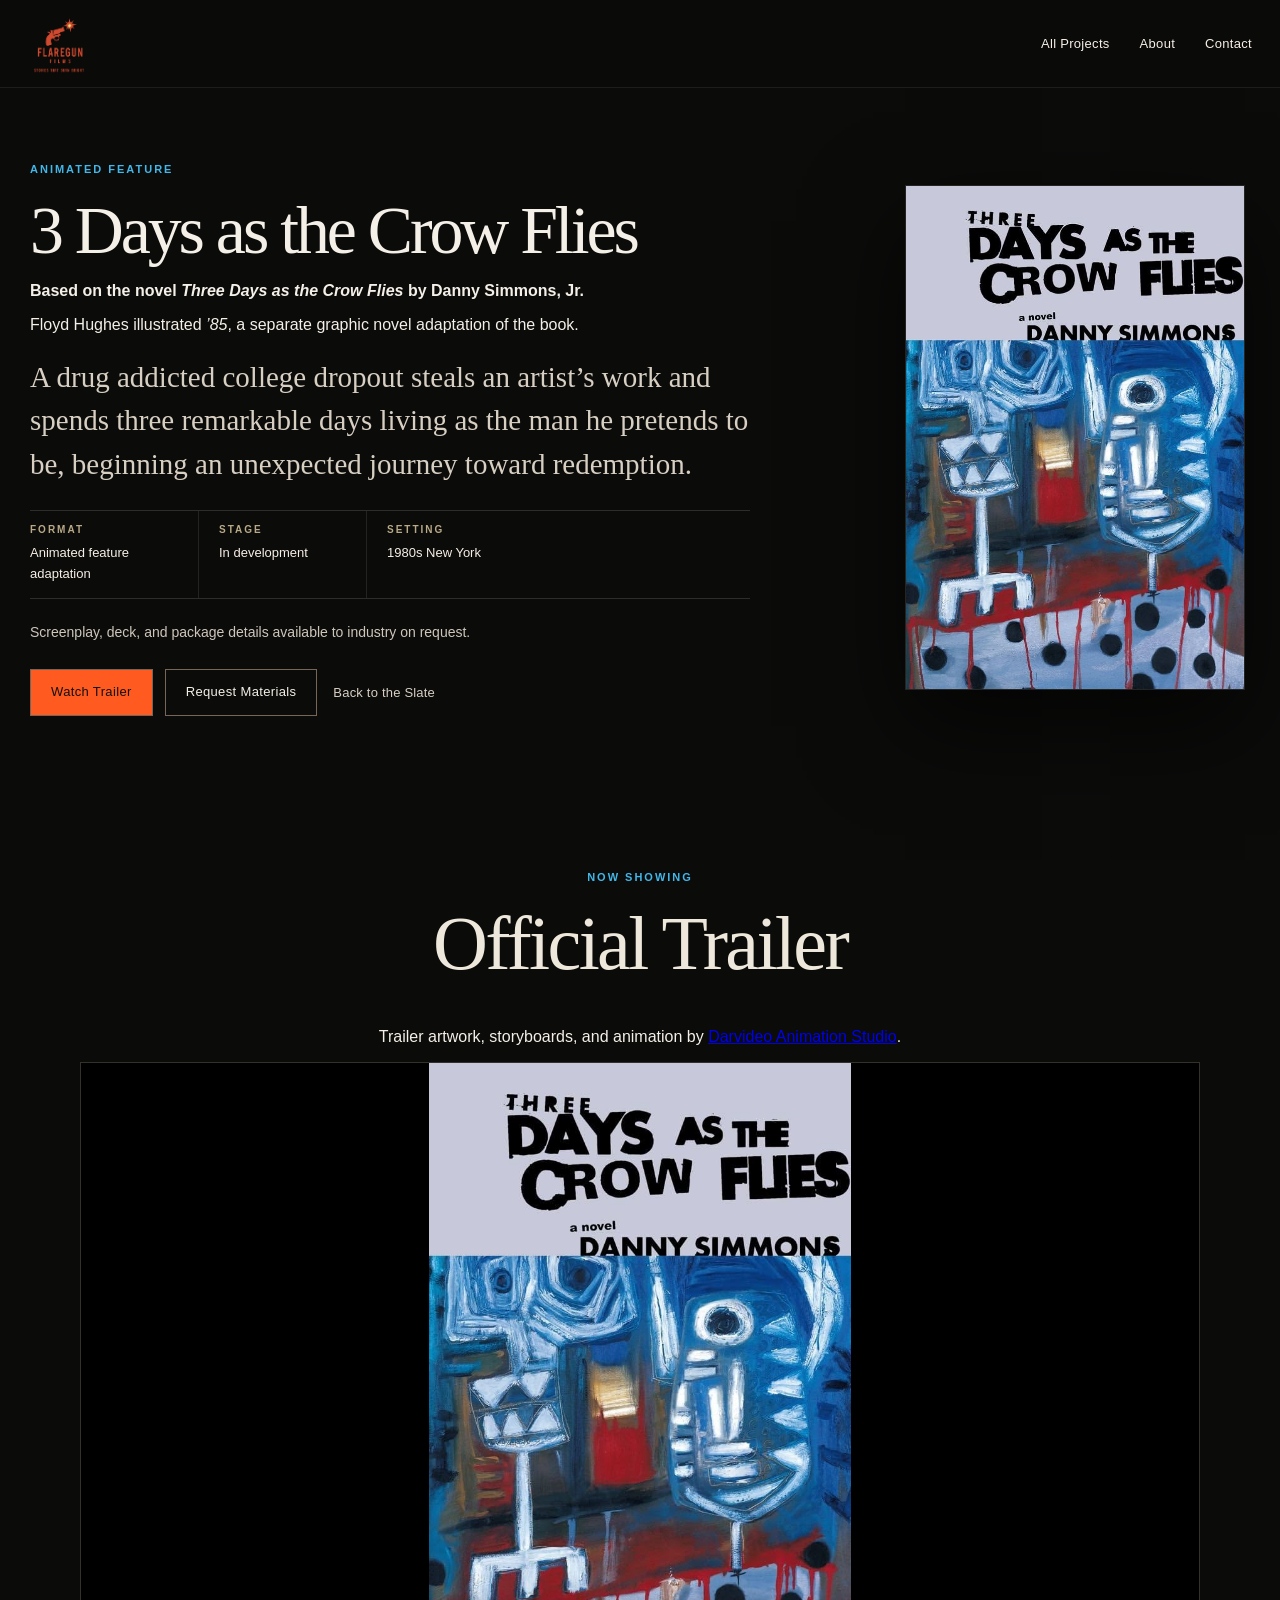
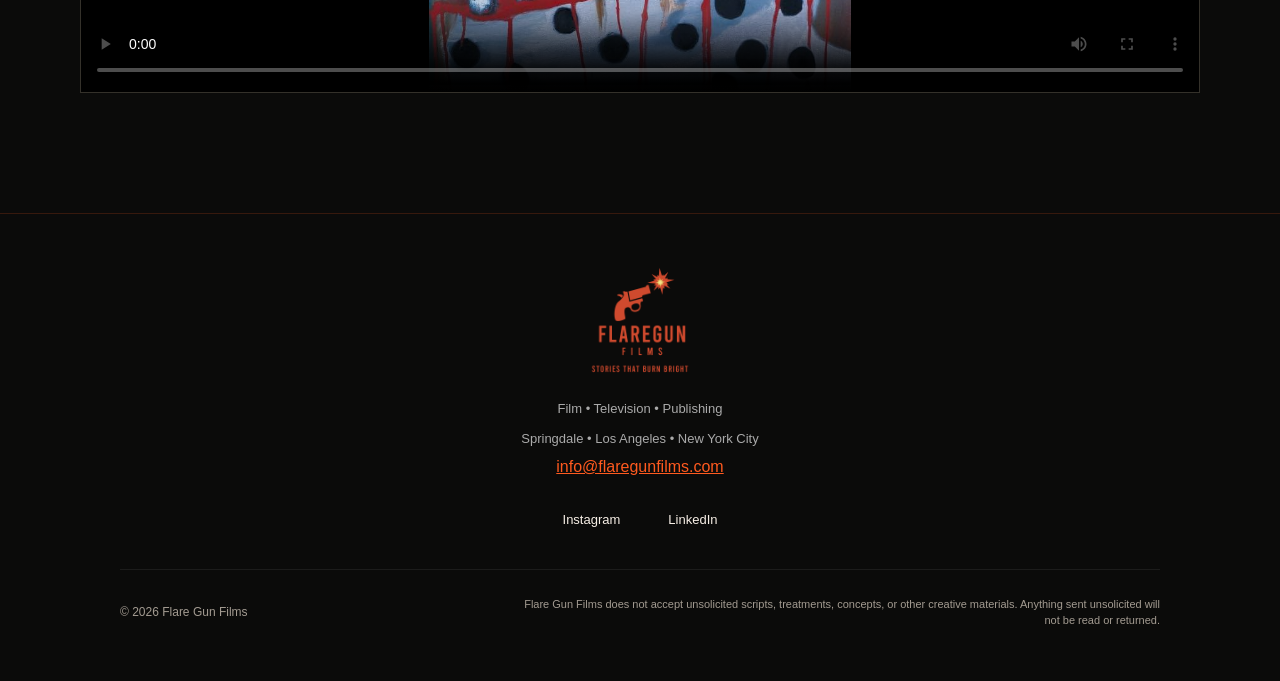
==== commit c7b71f6d: "Credit Floyd Hughes and add Danny Simmons Jr. to the project card" ====
--- a/3-days-as-the-crow-flies.html
+++ b/3-days-as-the-crow-flies.html
@@ -37,6 +37,7 @@
         <p class="eyebrow">Animated Feature</p>
         <h1>3 Days as the Crow Flies</h1>
         <p><strong>Based on the novel <em>Three Days as the Crow Flies</em> by Danny Simmons, Jr.</strong></p>
+        <p>Floyd Hughes illustrated <em>&rsquo;85</em>, a separate graphic novel adaptation of the book.</p>
         <p class="lead">A drug addicted college dropout steals an artist&rsquo;s work and spends three remarkable days living as the man he pretends to be, beginning an unexpected journey toward redemption.</p>
         <dl class="teaser-facts"><div><dt>Format</dt><dd>Animated feature adaptation</dd></div><div><dt>Stage</dt><dd>In development</dd></div><div><dt>Setting</dt><dd>1980s New York</dd></div></dl>
         <div class="teaser-access">
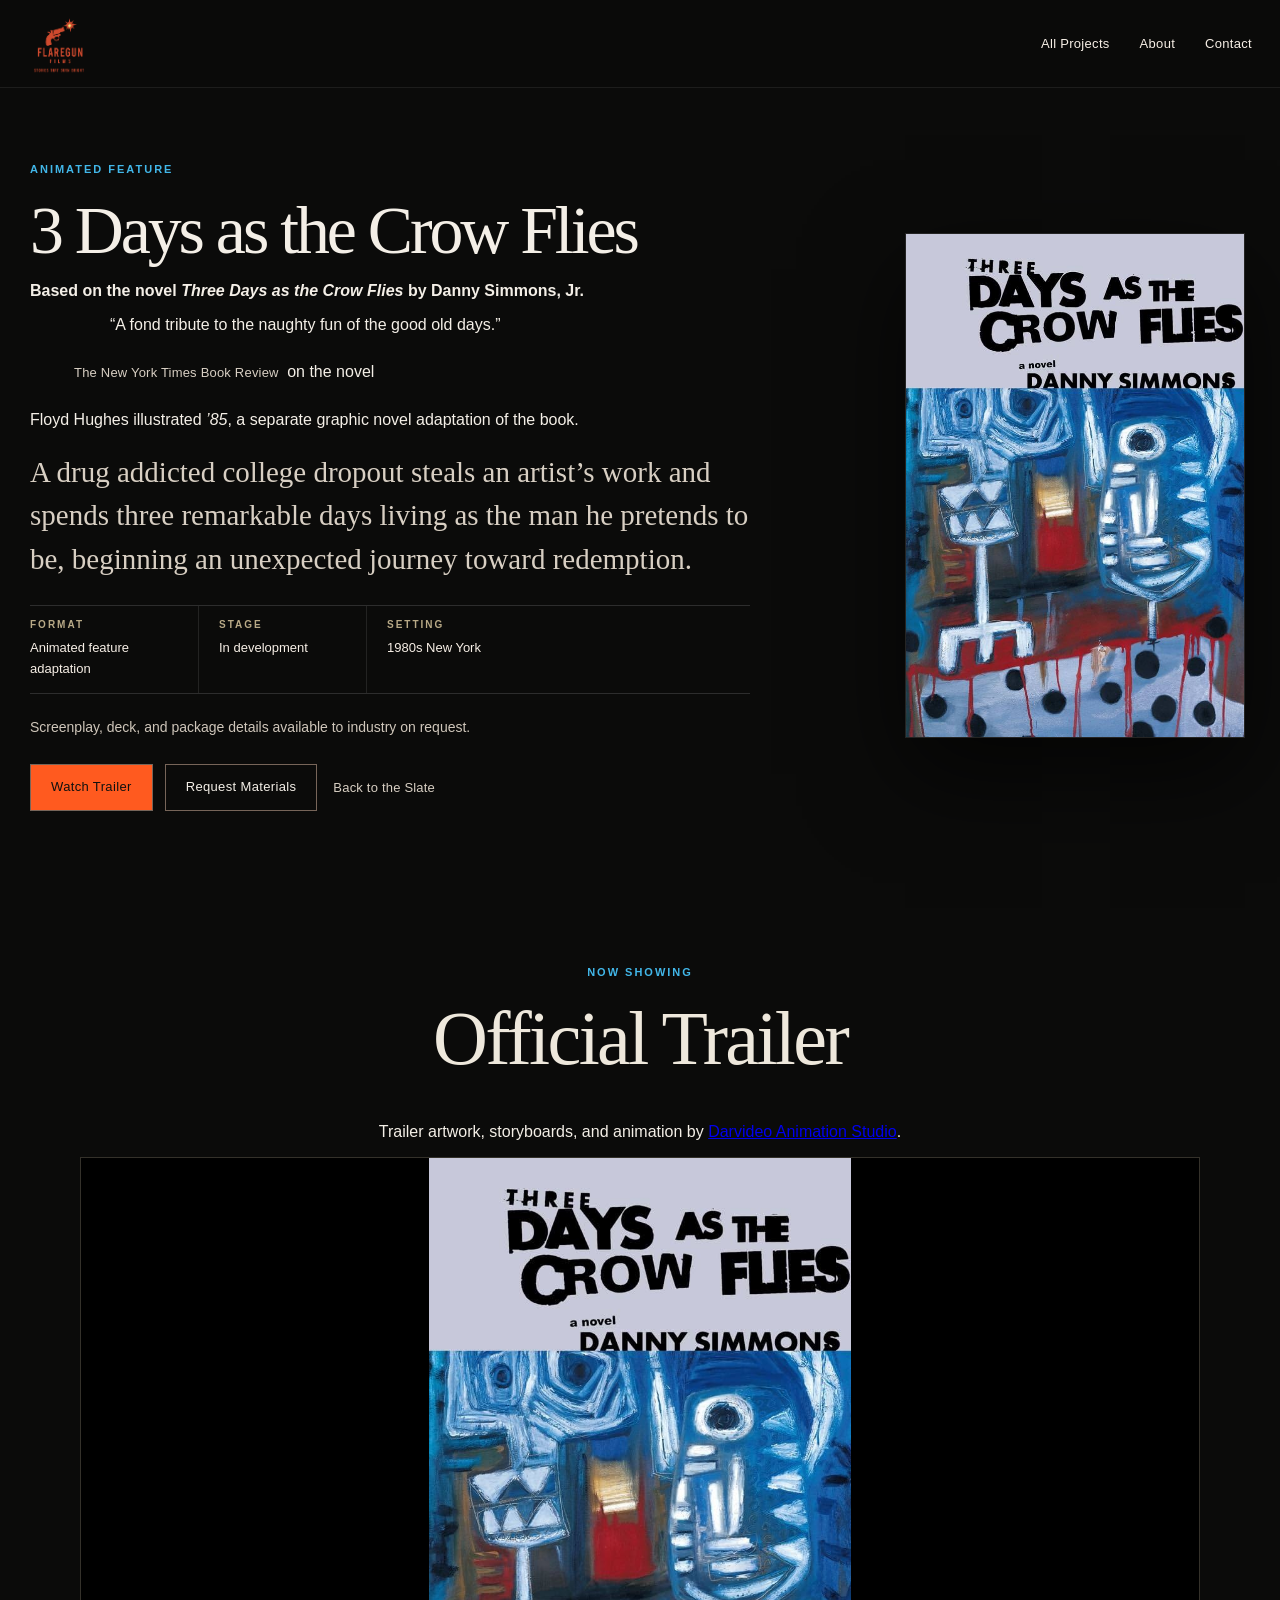
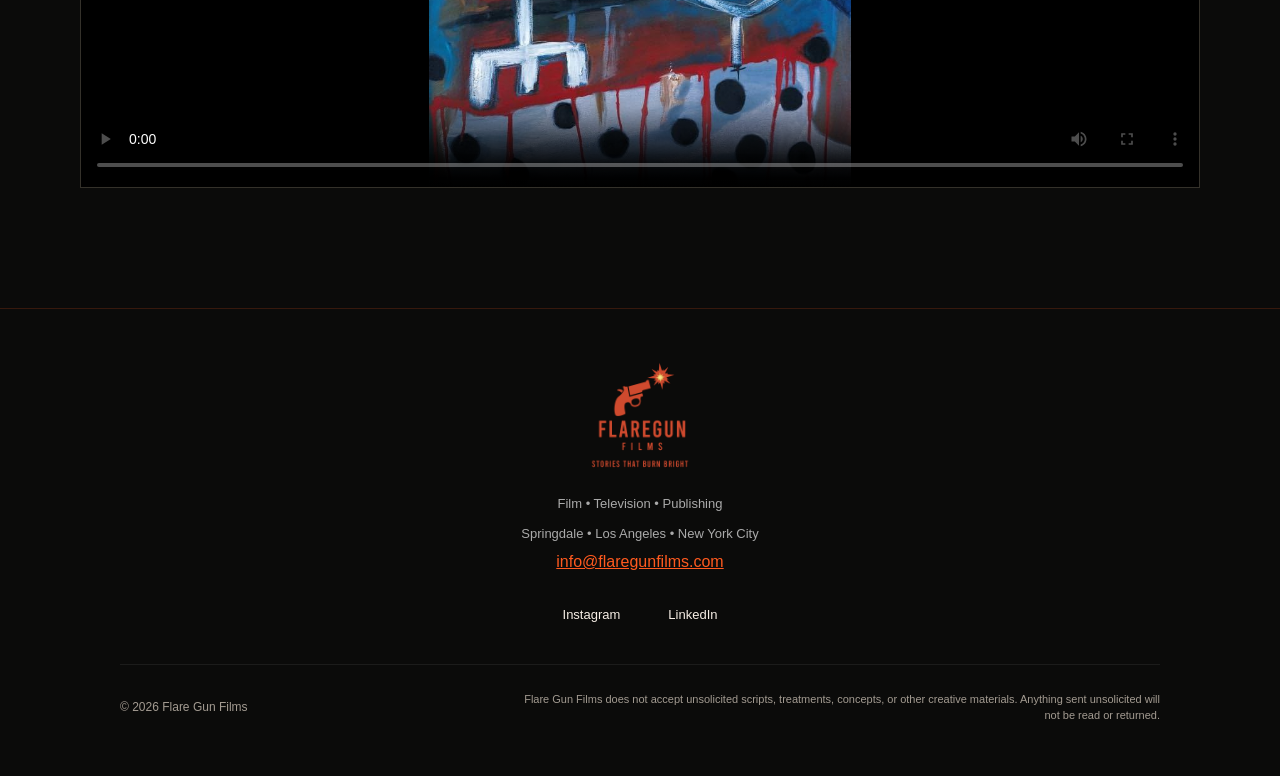
==== commit c47690e6: "Add New York Times Book Review quote to Crow Flies project" ====
--- a/3-days-as-the-crow-flies.html
+++ b/3-days-as-the-crow-flies.html
@@ -37,6 +37,12 @@
         <p class="eyebrow">Animated Feature</p>
         <h1>3 Days as the Crow Flies</h1>
         <p><strong>Based on the novel <em>Three Days as the Crow Flies</em> by Danny Simmons, Jr.</strong></p>
+        <figure class="novel-review">
+          <blockquote cite="https://www.simonandschuster.com/books/Three-Days-As-the-Crow-Flies/Danny-Simmons/9780743466417">
+            <p>&ldquo;A fond tribute to the naughty fun of the good old days.&rdquo;</p>
+          </blockquote>
+          <figcaption><a class="text-link" href="https://www.simonandschuster.com/books/Three-Days-As-the-Crow-Flies/Danny-Simmons/9780743466417">The New York Times Book Review</a> on the novel</figcaption>
+        </figure>
         <p>Floyd Hughes illustrated <em>&rsquo;85</em>, a separate graphic novel adaptation of the book.</p>
         <p class="lead">A drug addicted college dropout steals an artist&rsquo;s work and spends three remarkable days living as the man he pretends to be, beginning an unexpected journey toward redemption.</p>
         <dl class="teaser-facts"><div><dt>Format</dt><dd>Animated feature adaptation</dd></div><div><dt>Stage</dt><dd>In development</dd></div><div><dt>Setting</dt><dd>1980s New York</dd></div></dl>
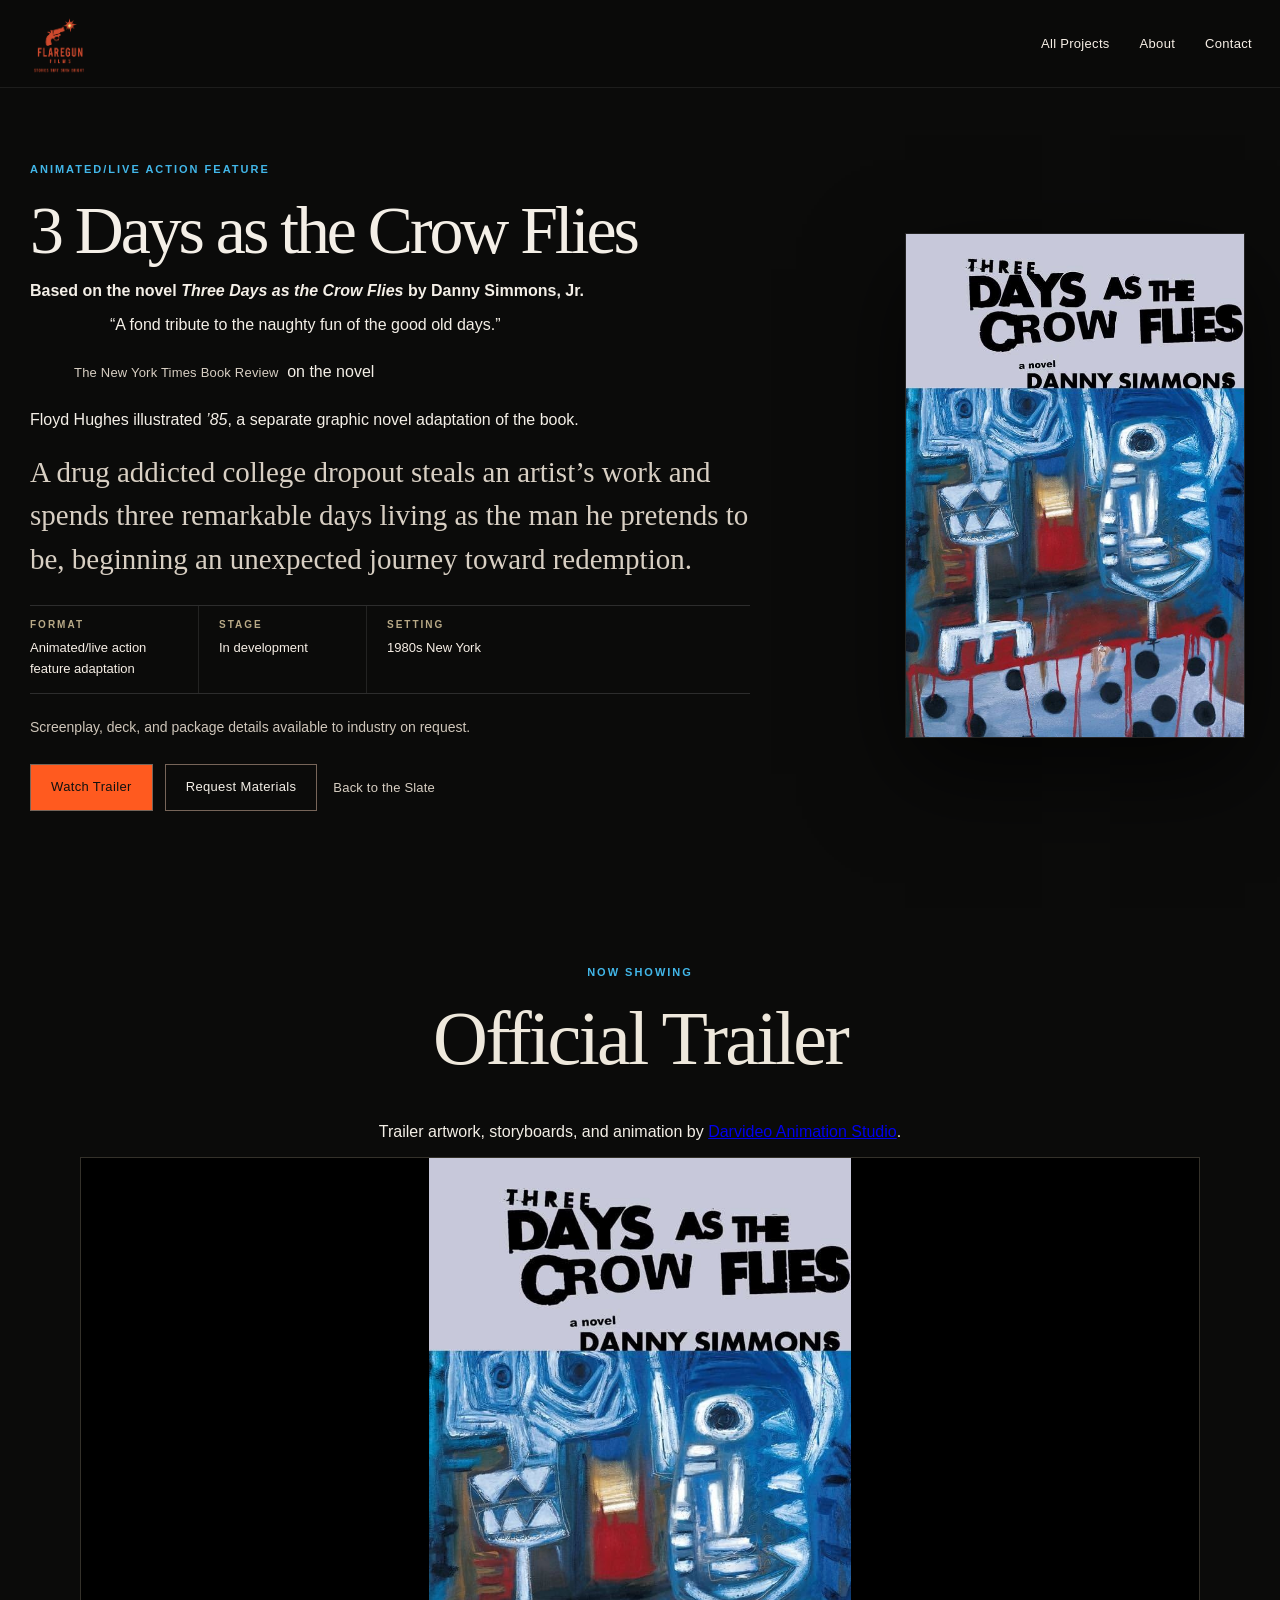
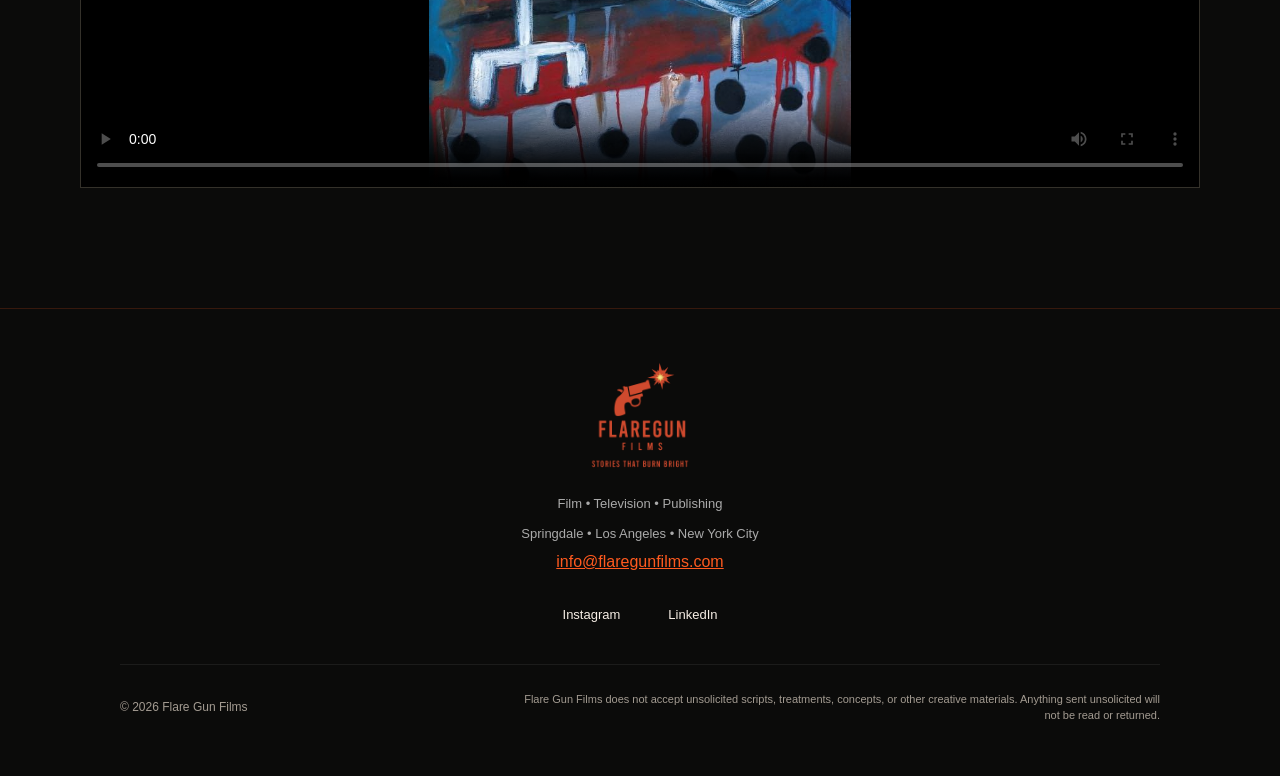
==== commit fab738a4: "Describe Crow Flies as an animated/live action feature" ====
--- a/3-days-as-the-crow-flies.html
+++ b/3-days-as-the-crow-flies.html
@@ -34,7 +34,7 @@
   <main id="main-content" tabindex="-1">
     <div class="teaser-shell clean-project-hero">
       <section class="teaser-copy">
-        <p class="eyebrow">Animated Feature</p>
+        <p class="eyebrow">Animated/Live Action Feature</p>
         <h1>3 Days as the Crow Flies</h1>
         <p><strong>Based on the novel <em>Three Days as the Crow Flies</em> by Danny Simmons, Jr.</strong></p>
         <figure class="novel-review">
@@ -45,7 +45,7 @@
         </figure>
         <p>Floyd Hughes illustrated <em>&rsquo;85</em>, a separate graphic novel adaptation of the book.</p>
         <p class="lead">A drug addicted college dropout steals an artist&rsquo;s work and spends three remarkable days living as the man he pretends to be, beginning an unexpected journey toward redemption.</p>
-        <dl class="teaser-facts"><div><dt>Format</dt><dd>Animated feature adaptation</dd></div><div><dt>Stage</dt><dd>In development</dd></div><div><dt>Setting</dt><dd>1980s New York</dd></div></dl>
+        <dl class="teaser-facts"><div><dt>Format</dt><dd>Animated/live action feature adaptation</dd></div><div><dt>Stage</dt><dd>In development</dd></div><div><dt>Setting</dt><dd>1980s New York</dd></div></dl>
         <div class="teaser-access">
           <p>Screenplay, deck, and package details available to industry on request.</p>
           <a class="button crow-button" href="#trailer">Watch Trailer</a>
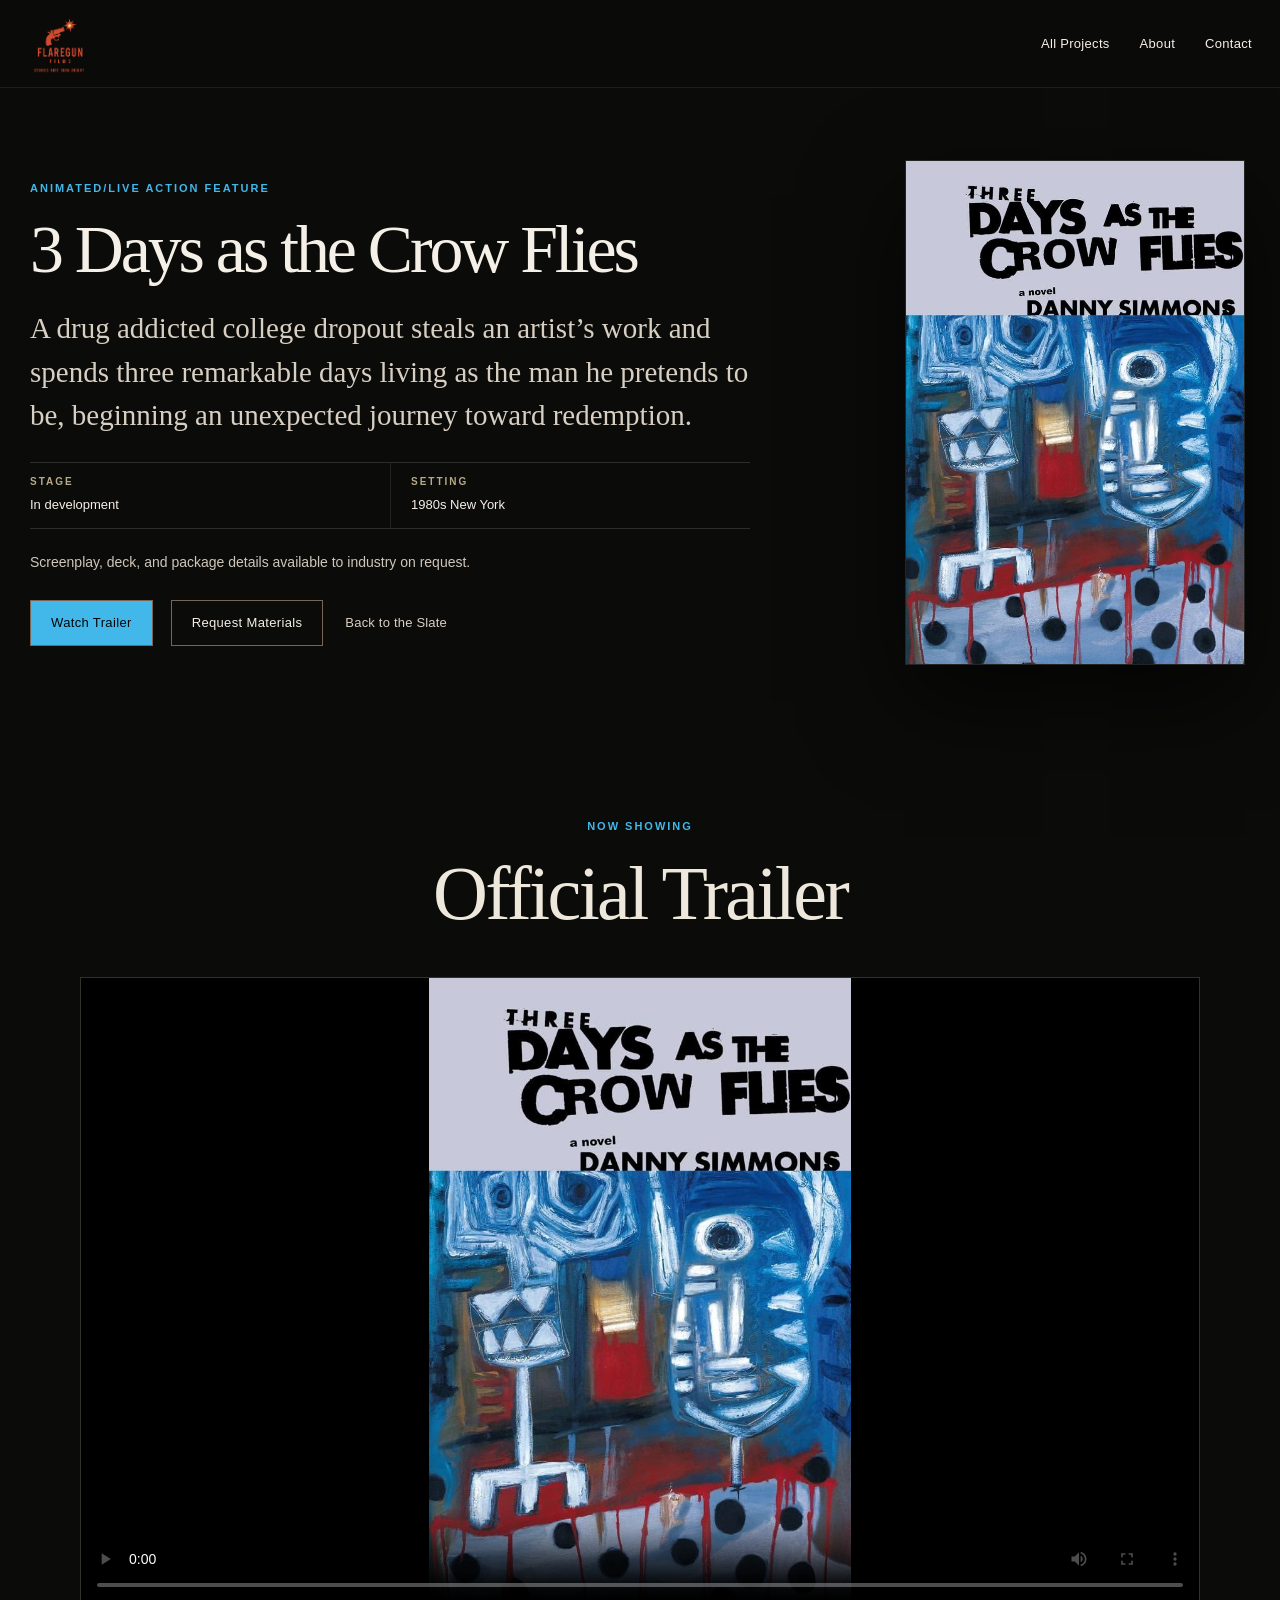
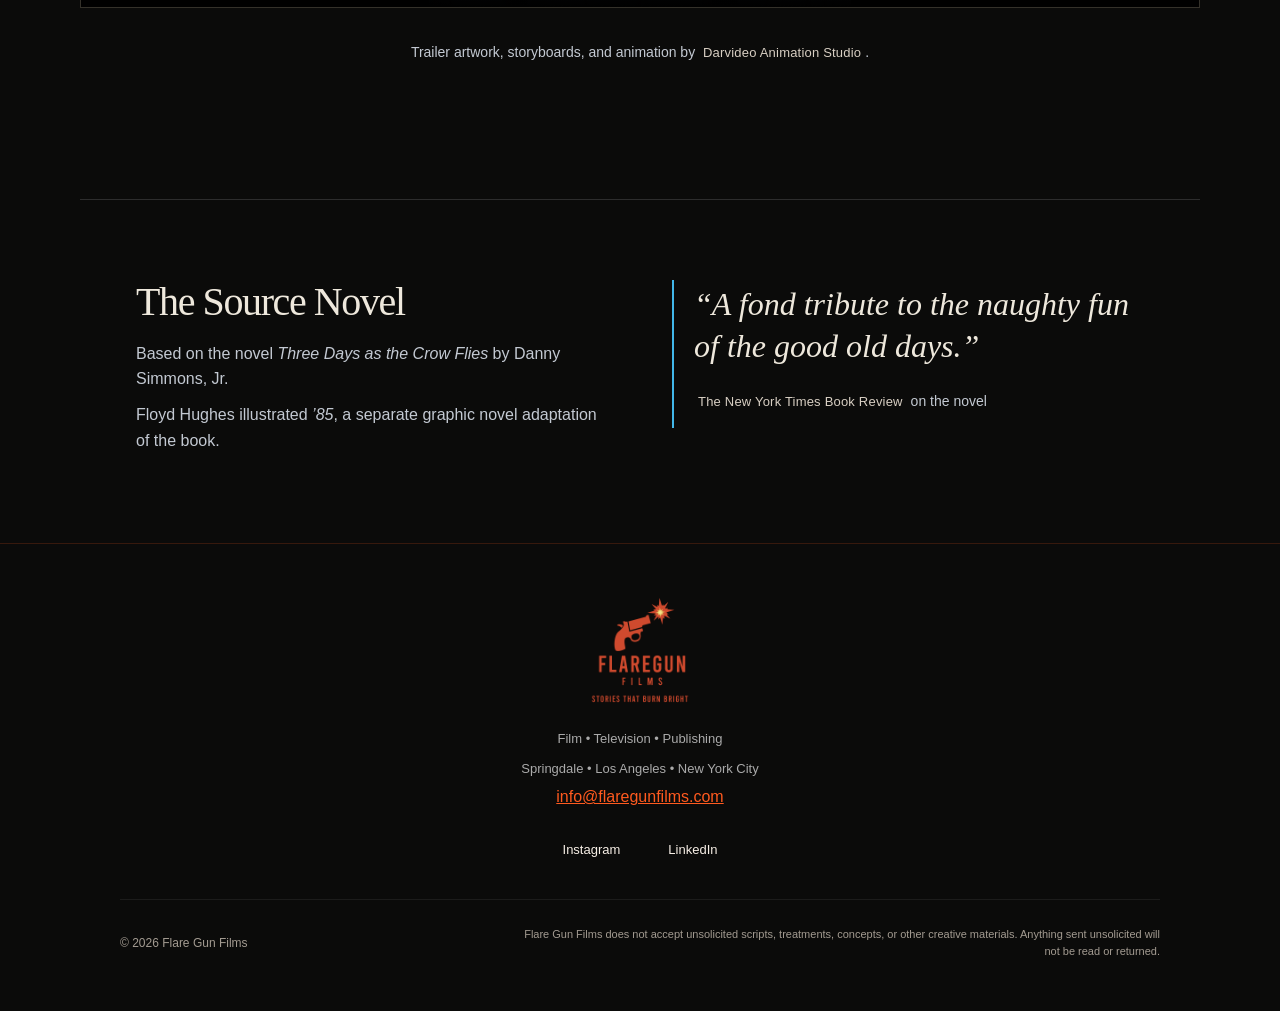
==== commit 706625de: "Unify Crow Flies project layout and source novel credits" ====
--- a/3-days-as-the-crow-flies.html
+++ b/3-days-as-the-crow-flies.html
@@ -19,6 +19,95 @@
   <link rel="stylesheet" href="style.css?v=2026-10-23-professional">
   <link rel="icon" type="image/png" href="assets/brand/favicon.png">
   <link rel="stylesheet" href="/polish.css?v=2026-10-23-mobile">
+  <style>
+    .crow-page .clean-project-hero .crow-facts {
+      grid-template-columns: repeat(2, minmax(0, 1fr));
+    }
+
+    .crow-actions {
+      display: flex;
+      align-items: center;
+      flex-wrap: wrap;
+      gap: 12px 18px;
+    }
+
+    .crow-page .crow-actions .button {
+      margin: 0;
+    }
+
+    .crow-page .crow-actions .crow-button {
+      background: var(--crow-blue);
+      color: #05070b;
+    }
+
+    .crow-page .crow-actions .crow-button:hover {
+      background: #a6e4fc;
+    }
+
+    .crow-trailer-credit {
+      margin: 20px auto 0;
+      color: #c3c9d2;
+      font-size: .875rem;
+      line-height: 1.6;
+    }
+
+    .crow-source {
+      display: grid;
+      grid-template-columns: minmax(0, 1fr) minmax(0, 1fr);
+      align-items: start;
+      gap: clamp(24px, 5vw, 72px);
+      max-width: 1120px;
+      margin-inline: auto;
+      padding: clamp(40px, 7vw, 80px) clamp(24px, 5vw, 56px);
+      border-top: 1px solid rgba(255, 255, 255, .14);
+    }
+
+    .crow-source h2 {
+      margin: 0 0 16px;
+      color: var(--crow-cream);
+      font: 400 clamp(1.8rem, 4vw, 2.5rem)/1.12 Georgia, serif;
+    }
+
+    .crow-source-copy p {
+      margin: 0 0 10px;
+      color: #c3c9d2;
+      line-height: 1.6;
+    }
+
+    .crow-source .novel-review {
+      margin: 0;
+      padding: 4px 0 4px 20px;
+      border-left: 2px solid var(--crow-blue);
+    }
+
+    .crow-source blockquote,
+    .crow-source blockquote p {
+      margin: 0;
+    }
+
+    .crow-source blockquote p {
+      color: var(--crow-cream);
+      font: italic 400 clamp(1.4rem, 3vw, 2rem)/1.3 Georgia, serif;
+    }
+
+    .crow-source figcaption {
+      margin-top: 12px;
+      color: #c3c9d2;
+      font-size: .875rem;
+    }
+
+    @media (max-width: 600px) {
+      .crow-source {
+        grid-template-columns: 1fr;
+      }
+
+      .crow-page .crow-facts div + div {
+        padding-left: 14px;
+        border-top: 0;
+        border-left: 1px solid rgba(255, 255, 255, .14);
+      }
+    }
+  </style>
 </head>
 <body class="project-page teaser-page crow-page">
   <a class="skip-link" href="#main-content">Skip to content</a>
@@ -36,21 +125,15 @@
       <section class="teaser-copy">
         <p class="eyebrow">Animated/Live Action Feature</p>
         <h1>3 Days as the Crow Flies</h1>
-        <p><strong>Based on the novel <em>Three Days as the Crow Flies</em> by Danny Simmons, Jr.</strong></p>
-        <figure class="novel-review">
-          <blockquote cite="https://www.simonandschuster.com/books/Three-Days-As-the-Crow-Flies/Danny-Simmons/9780743466417">
-            <p>&ldquo;A fond tribute to the naughty fun of the good old days.&rdquo;</p>
-          </blockquote>
-          <figcaption><a class="text-link" href="https://www.simonandschuster.com/books/Three-Days-As-the-Crow-Flies/Danny-Simmons/9780743466417">The New York Times Book Review</a> on the novel</figcaption>
-        </figure>
-        <p>Floyd Hughes illustrated <em>&rsquo;85</em>, a separate graphic novel adaptation of the book.</p>
         <p class="lead">A drug addicted college dropout steals an artist&rsquo;s work and spends three remarkable days living as the man he pretends to be, beginning an unexpected journey toward redemption.</p>
-        <dl class="teaser-facts"><div><dt>Format</dt><dd>Animated/live action feature adaptation</dd></div><div><dt>Stage</dt><dd>In development</dd></div><div><dt>Setting</dt><dd>1980s New York</dd></div></dl>
+        <dl class="teaser-facts crow-facts"><div><dt>Stage</dt><dd>In development</dd></div><div><dt>Setting</dt><dd>1980s New York</dd></div></dl>
         <div class="teaser-access">
           <p>Screenplay, deck, and package details available to industry on request.</p>
-          <a class="button crow-button" href="#trailer">Watch Trailer</a>
-          <a class="button" href="industry-inquiry.html?project=3%20Days%20as%20the%20Crow%20Flies">Request Materials</a>
-          <a class="text-link" href="index.html#projects">Back to the Slate</a>
+          <div class="crow-actions">
+            <a class="button crow-button" href="#trailer">Watch Trailer</a>
+            <a class="button" href="industry-inquiry.html?project=3%20Days%20as%20the%20Crow%20Flies">Request Materials</a>
+            <a class="text-link" href="index.html#projects">Back to the Slate</a>
+          </div>
         </div>
       </section>
       <aside class="teaser-art teaser-art-poster">
@@ -61,7 +144,6 @@
     <section id="trailer" class="crow-cinema-section" aria-labelledby="crow-trailer-title">
       <p class="eyebrow">Now Showing</p>
       <h2 id="crow-trailer-title">Official Trailer</h2>
-      <p>Trailer artwork, storyboards, and animation by <a href="https://darvideo.tv/">Darvideo Animation Studio</a>.</p>
       <div class="cinema-theater crow-theater" aria-label="3 Days as the Crow Flies trailer theater">
         <div class="cinema-marquee"><span>3 Days as the Crow Flies</span></div>
         <div class="cinema-stage">
@@ -75,6 +157,21 @@
           <div class="cinema-curtain cinema-curtain-right" aria-hidden="true"></div>
         </div>
       </div>
+      <p class="crow-trailer-credit">Trailer artwork, storyboards, and animation by <a class="text-link" href="https://darvideo.tv/">Darvideo Animation Studio</a>.</p>
+    </section>
+
+    <section class="crow-source" aria-labelledby="crow-source-title">
+      <div class="crow-source-copy">
+        <h2 id="crow-source-title">The Source Novel</h2>
+        <p>Based on the novel <em>Three Days as the Crow Flies</em> by Danny Simmons, Jr.</p>
+        <p>Floyd Hughes illustrated <em>&rsquo;85</em>, a separate graphic novel adaptation of the book.</p>
+      </div>
+      <figure class="novel-review">
+        <blockquote cite="https://www.simonandschuster.com/books/Three-Days-As-the-Crow-Flies/Danny-Simmons/9780743466417">
+          <p>&ldquo;A fond tribute to the naughty fun of the good old days.&rdquo;</p>
+        </blockquote>
+        <figcaption><a class="text-link" href="https://www.simonandschuster.com/books/Three-Days-As-the-Crow-Flies/Danny-Simmons/9780743466417">The New York Times Book Review</a> on the novel</figcaption>
+      </figure>
     </section>
   </main>
 
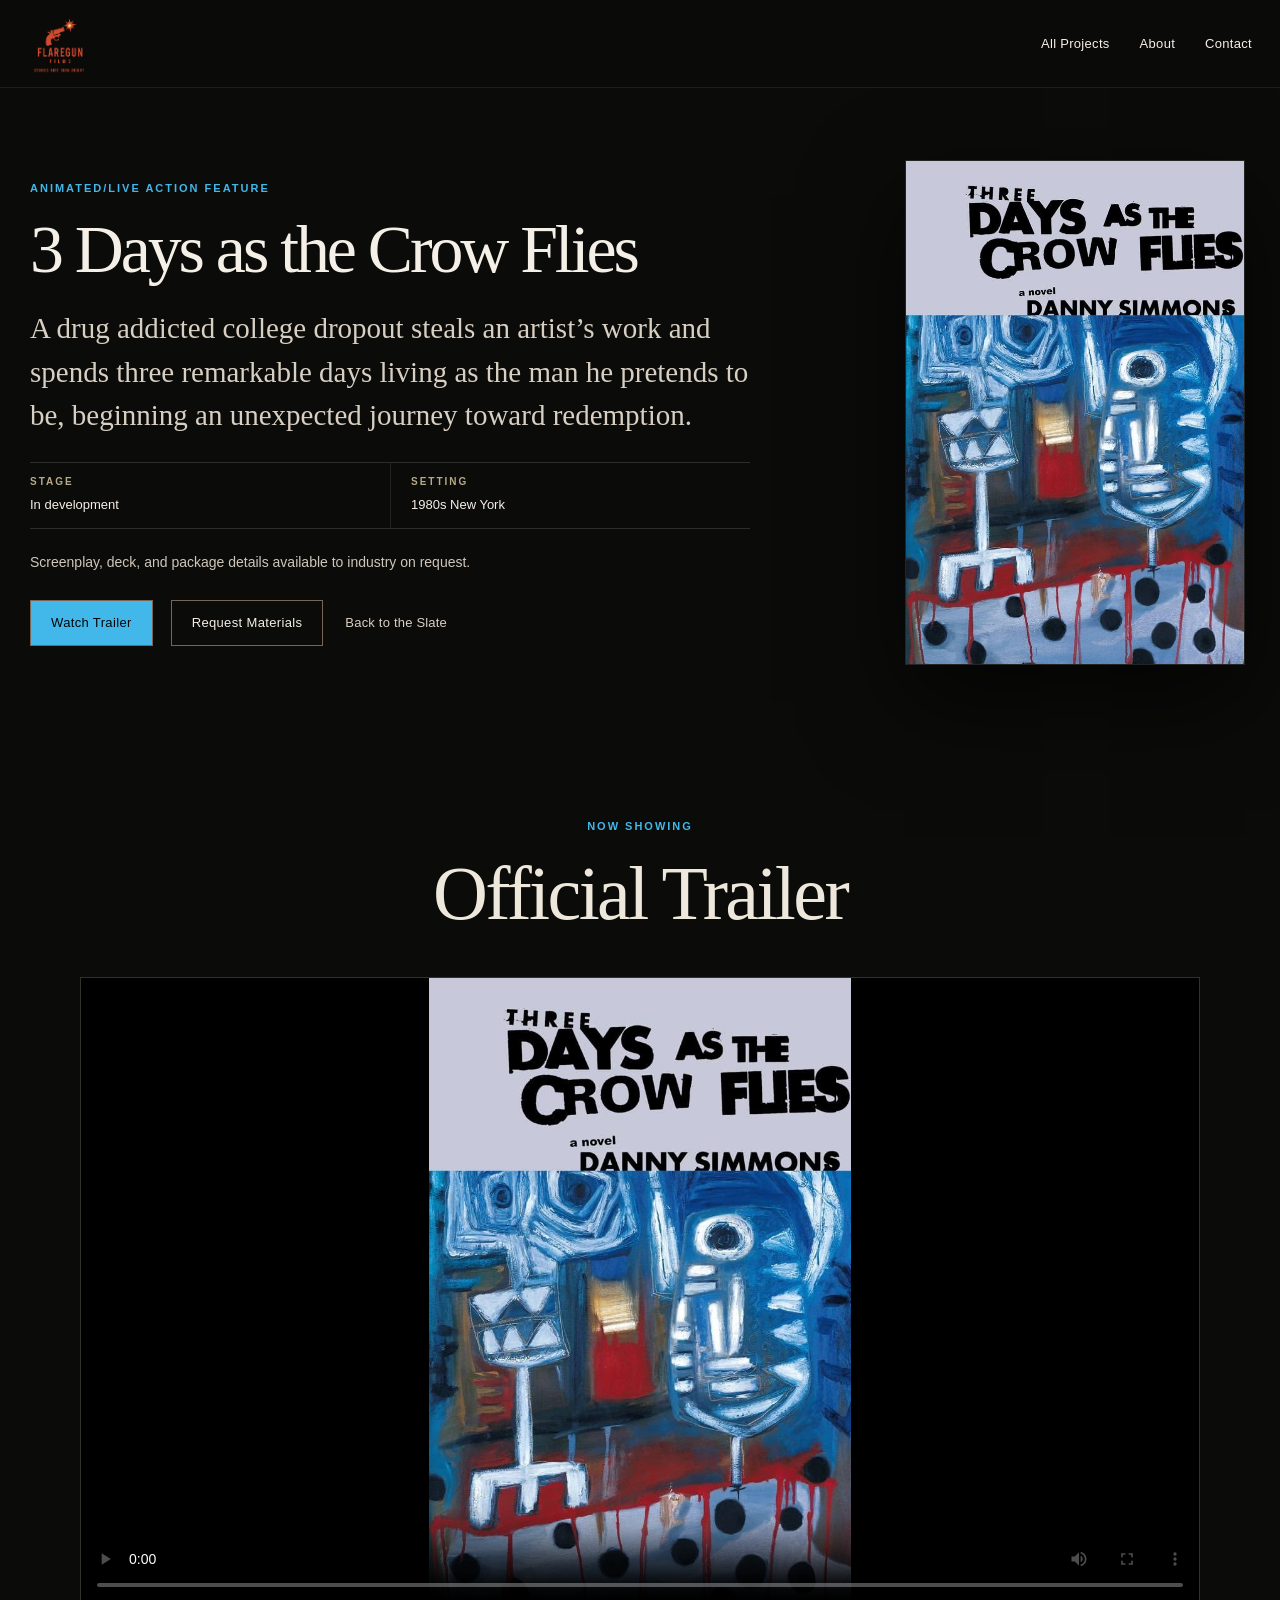
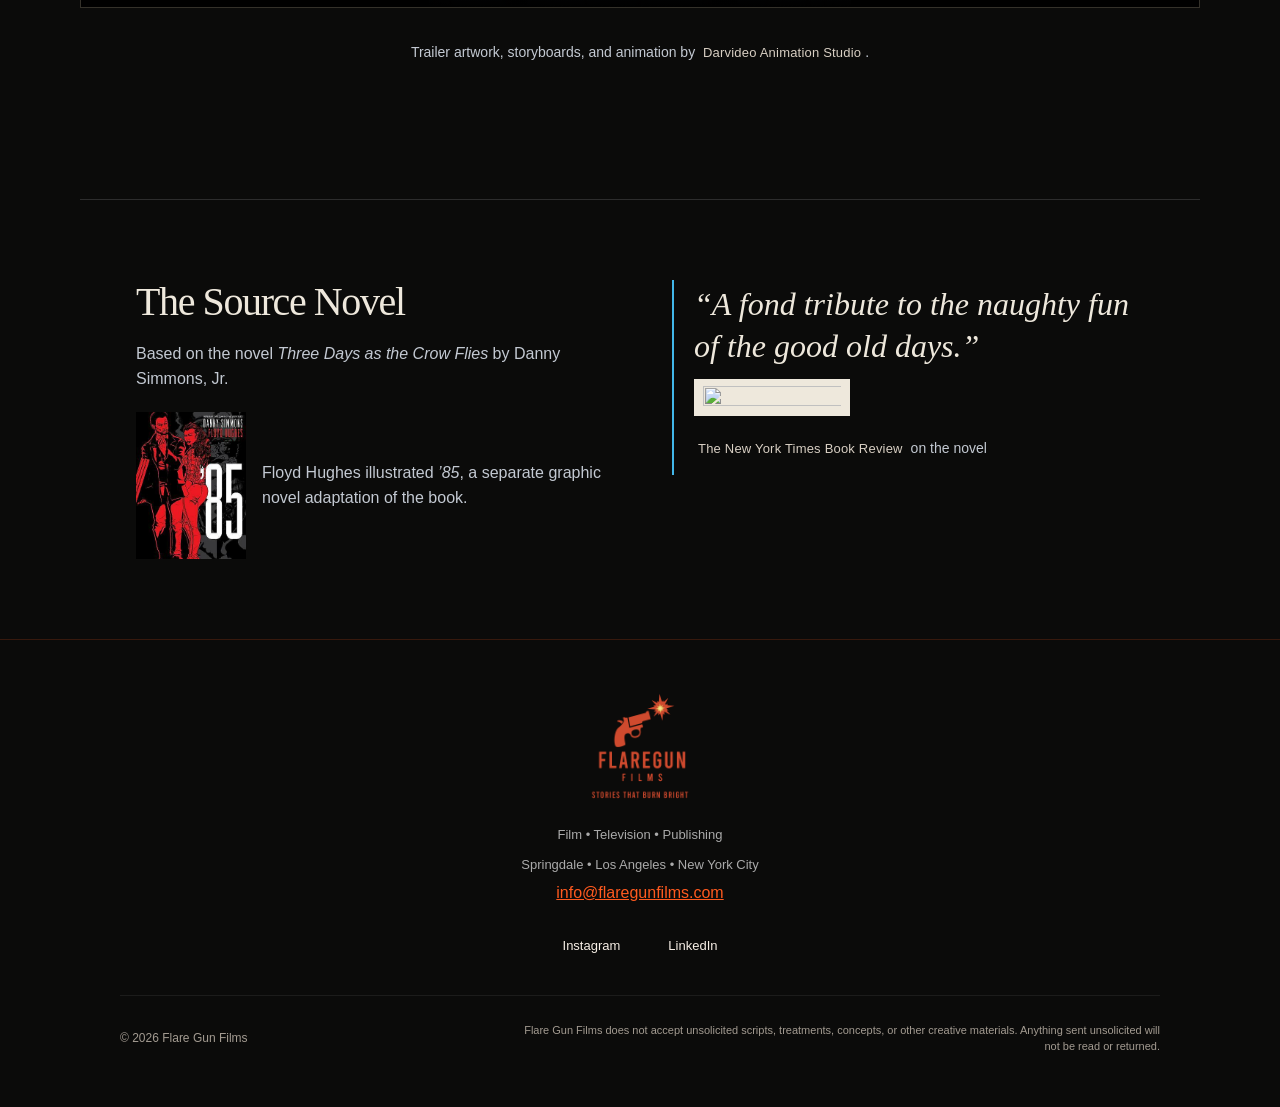
==== commit b5321fc8: "Show 85 graphic novel art and Times wordmark with review" ====
--- a/3-days-as-the-crow-flies.html
+++ b/3-days-as-the-crow-flies.html
@@ -74,6 +74,25 @@
       line-height: 1.6;
     }
 
+    .crow-graphic-novel {
+      display: grid;
+      grid-template-columns: clamp(64px, 9vw, 110px) minmax(0, 1fr);
+      align-items: center;
+      gap: 16px;
+      margin: 20px 0 0;
+    }
+
+    .crow-graphic-novel img {
+      display: block;
+      width: 100%;
+      height: auto;
+    }
+
+    .crow-graphic-novel figcaption {
+      color: #c3c9d2;
+      line-height: 1.6;
+    }
+
     .crow-source .novel-review {
       margin: 0;
       padding: 4px 0 4px 20px;
@@ -90,10 +109,23 @@
       font: italic 400 clamp(1.4rem, 3vw, 2rem)/1.3 Georgia, serif;
     }
 
-    .crow-source figcaption {
+    .crow-source .novel-review figcaption {
+      display: flex;
+      align-items: center;
+      flex-wrap: wrap;
+      gap: 10px 14px;
       margin-top: 12px;
       color: #c3c9d2;
       font-size: .875rem;
+    }
+
+    .crow-review-wordmark {
+      display: block;
+      width: 156px;
+      max-width: 100%;
+      height: auto;
+      padding: 7px 9px;
+      background: #eee8dc;
     }
 
     @media (max-width: 600px) {
@@ -164,13 +196,19 @@
       <div class="crow-source-copy">
         <h2 id="crow-source-title">The Source Novel</h2>
         <p>Based on the novel <em>Three Days as the Crow Flies</em> by Danny Simmons, Jr.</p>
-        <p>Floyd Hughes illustrated <em>&rsquo;85</em>, a separate graphic novel adaptation of the book.</p>
+        <figure class="crow-graphic-novel">
+          <img src="assets/crow-flies/85-cover.jpg" width="300" height="400" loading="lazy" alt="Cover artwork for the graphic novel ’85">
+          <figcaption>Floyd Hughes illustrated <em>&rsquo;85</em>, a separate graphic novel adaptation of the book.</figcaption>
+        </figure>
       </div>
       <figure class="novel-review">
         <blockquote cite="https://www.simonandschuster.com/books/Three-Days-As-the-Crow-Flies/Danny-Simmons/9780743466417">
           <p>&ldquo;A fond tribute to the naughty fun of the good old days.&rdquo;</p>
         </blockquote>
-        <figcaption><a class="text-link" href="https://www.simonandschuster.com/books/Three-Days-As-the-Crow-Flies/Danny-Simmons/9780743466417">The New York Times Book Review</a> on the novel</figcaption>
+        <figcaption>
+          <img class="crow-review-wordmark" src="https://upload.wikimedia.org/wikipedia/commons/0/02/The_New_York_Times_Logo.svg" width="512" height="86" loading="lazy" alt="">
+          <span><a class="text-link" href="https://www.simonandschuster.com/books/Three-Days-As-the-Crow-Flies/Danny-Simmons/9780743466417">The New York Times Book Review</a> on the novel</span>
+        </figcaption>
       </figure>
     </section>
   </main>
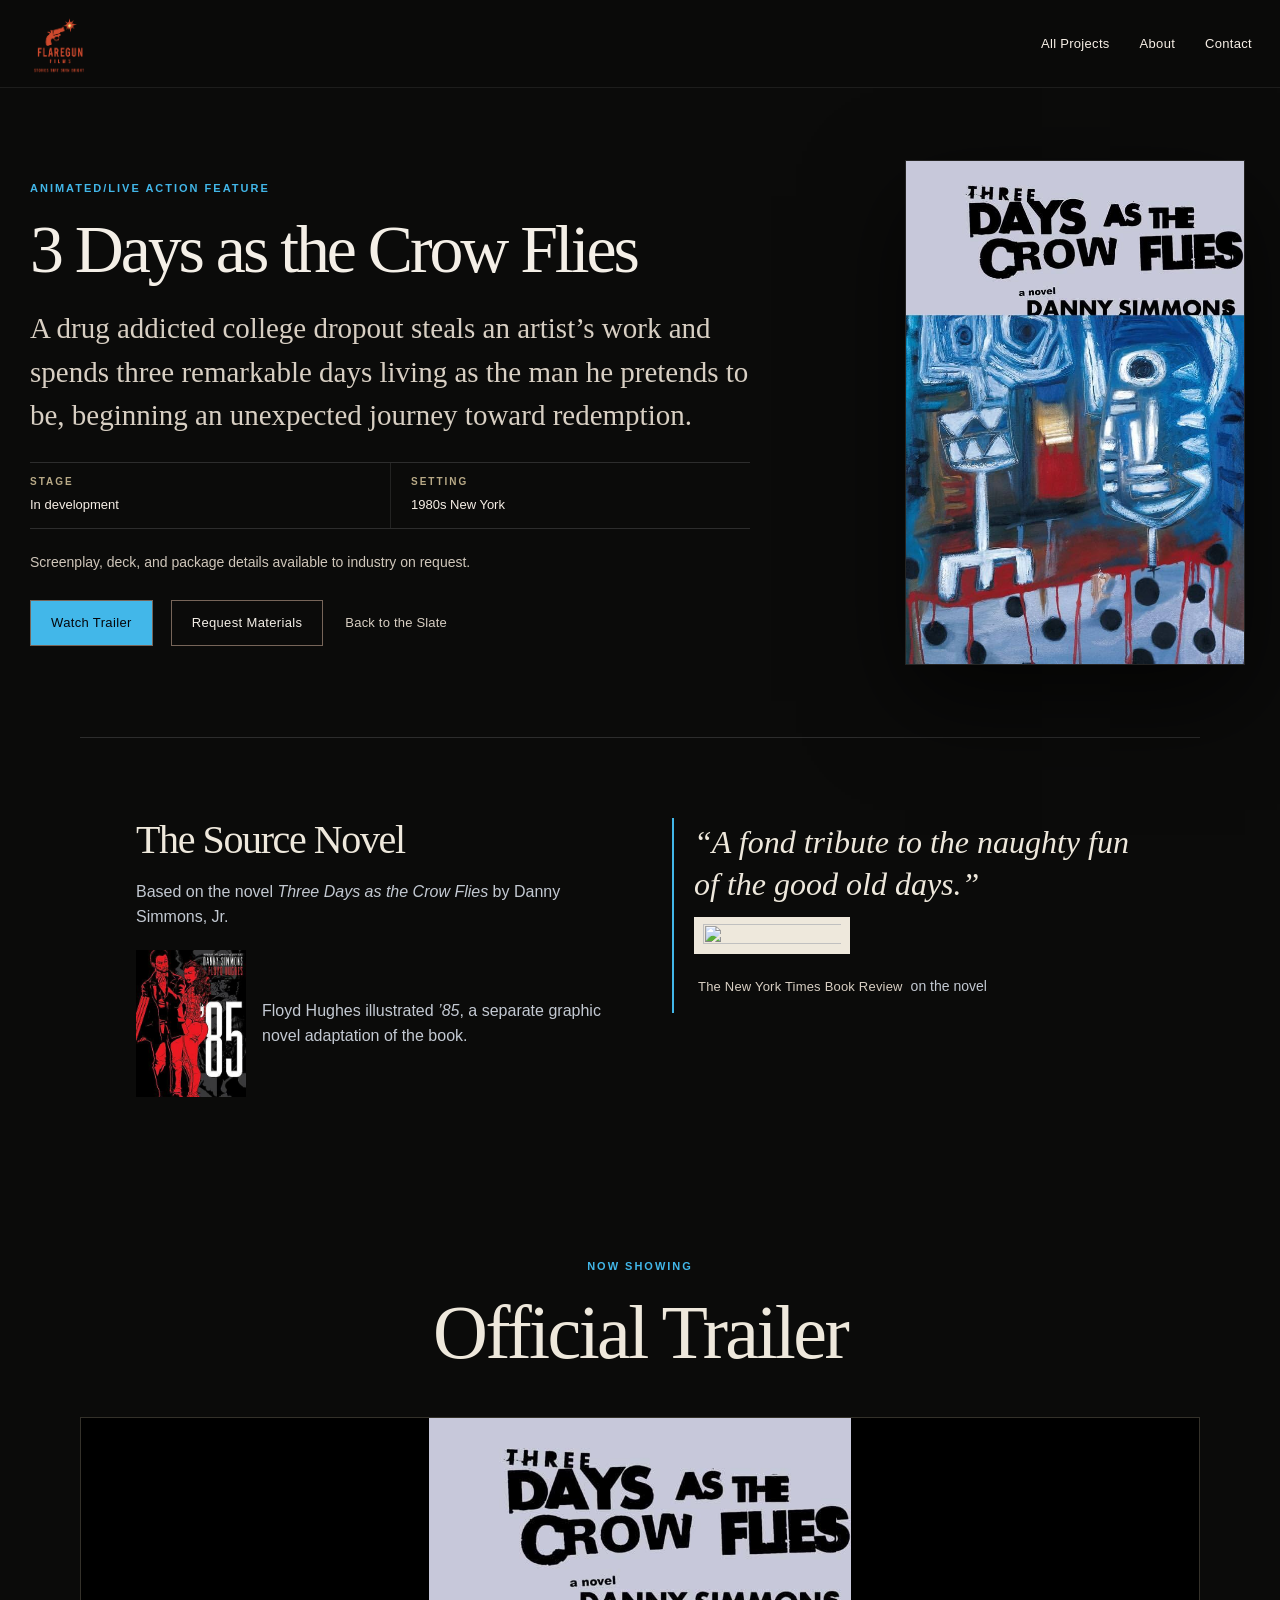
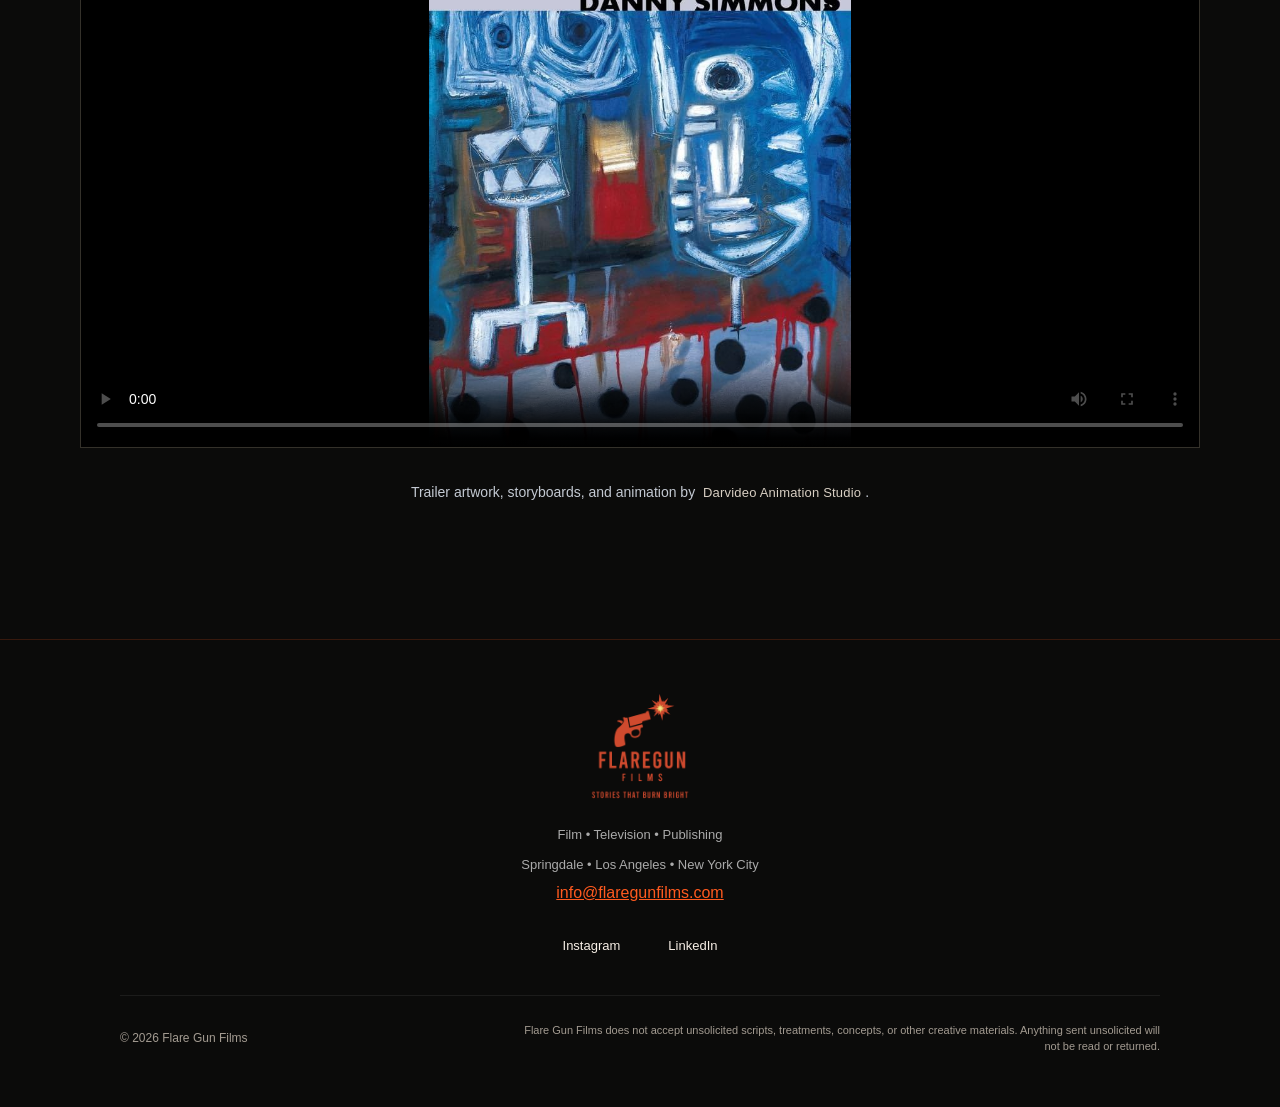
==== commit 20251517: "Move source novel artwork and review above the trailer" ====
--- a/3-days-as-the-crow-flies.html
+++ b/3-days-as-the-crow-flies.html
@@ -173,25 +173,6 @@
       </aside>
     </div>
 
-    <section id="trailer" class="crow-cinema-section" aria-labelledby="crow-trailer-title">
-      <p class="eyebrow">Now Showing</p>
-      <h2 id="crow-trailer-title">Official Trailer</h2>
-      <div class="cinema-theater crow-theater" aria-label="3 Days as the Crow Flies trailer theater">
-        <div class="cinema-marquee"><span>3 Days as the Crow Flies</span></div>
-        <div class="cinema-stage">
-          <div class="cinema-curtain cinema-curtain-left" aria-hidden="true"></div>
-          <div class="cinema-screen">
-            <video controls playsinline preload="metadata" poster="assets/crow-flies/novel-cover.jpg">
-              <source src="assets/crow-flies/3-days-trailer.mp4" type="video/mp4">
-              Your browser does not support embedded video.
-            </video>
-          </div>
-          <div class="cinema-curtain cinema-curtain-right" aria-hidden="true"></div>
-        </div>
-      </div>
-      <p class="crow-trailer-credit">Trailer artwork, storyboards, and animation by <a class="text-link" href="https://darvideo.tv/">Darvideo Animation Studio</a>.</p>
-    </section>
-
     <section class="crow-source" aria-labelledby="crow-source-title">
       <div class="crow-source-copy">
         <h2 id="crow-source-title">The Source Novel</h2>
@@ -211,6 +192,25 @@
         </figcaption>
       </figure>
     </section>
+
+    <section id="trailer" class="crow-cinema-section" aria-labelledby="crow-trailer-title">
+      <p class="eyebrow">Now Showing</p>
+      <h2 id="crow-trailer-title">Official Trailer</h2>
+      <div class="cinema-theater crow-theater" aria-label="3 Days as the Crow Flies trailer theater">
+        <div class="cinema-marquee"><span>3 Days as the Crow Flies</span></div>
+        <div class="cinema-stage">
+          <div class="cinema-curtain cinema-curtain-left" aria-hidden="true"></div>
+          <div class="cinema-screen">
+            <video controls playsinline preload="metadata" poster="assets/crow-flies/novel-cover.jpg">
+              <source src="assets/crow-flies/3-days-trailer.mp4" type="video/mp4">
+              Your browser does not support embedded video.
+            </video>
+          </div>
+          <div class="cinema-curtain cinema-curtain-right" aria-hidden="true"></div>
+        </div>
+      </div>
+      <p class="crow-trailer-credit">Trailer artwork, storyboards, and animation by <a class="text-link" href="https://darvideo.tv/">Darvideo Animation Studio</a>.</p>
+    </section>
   </main>
 
   <footer id="contact">
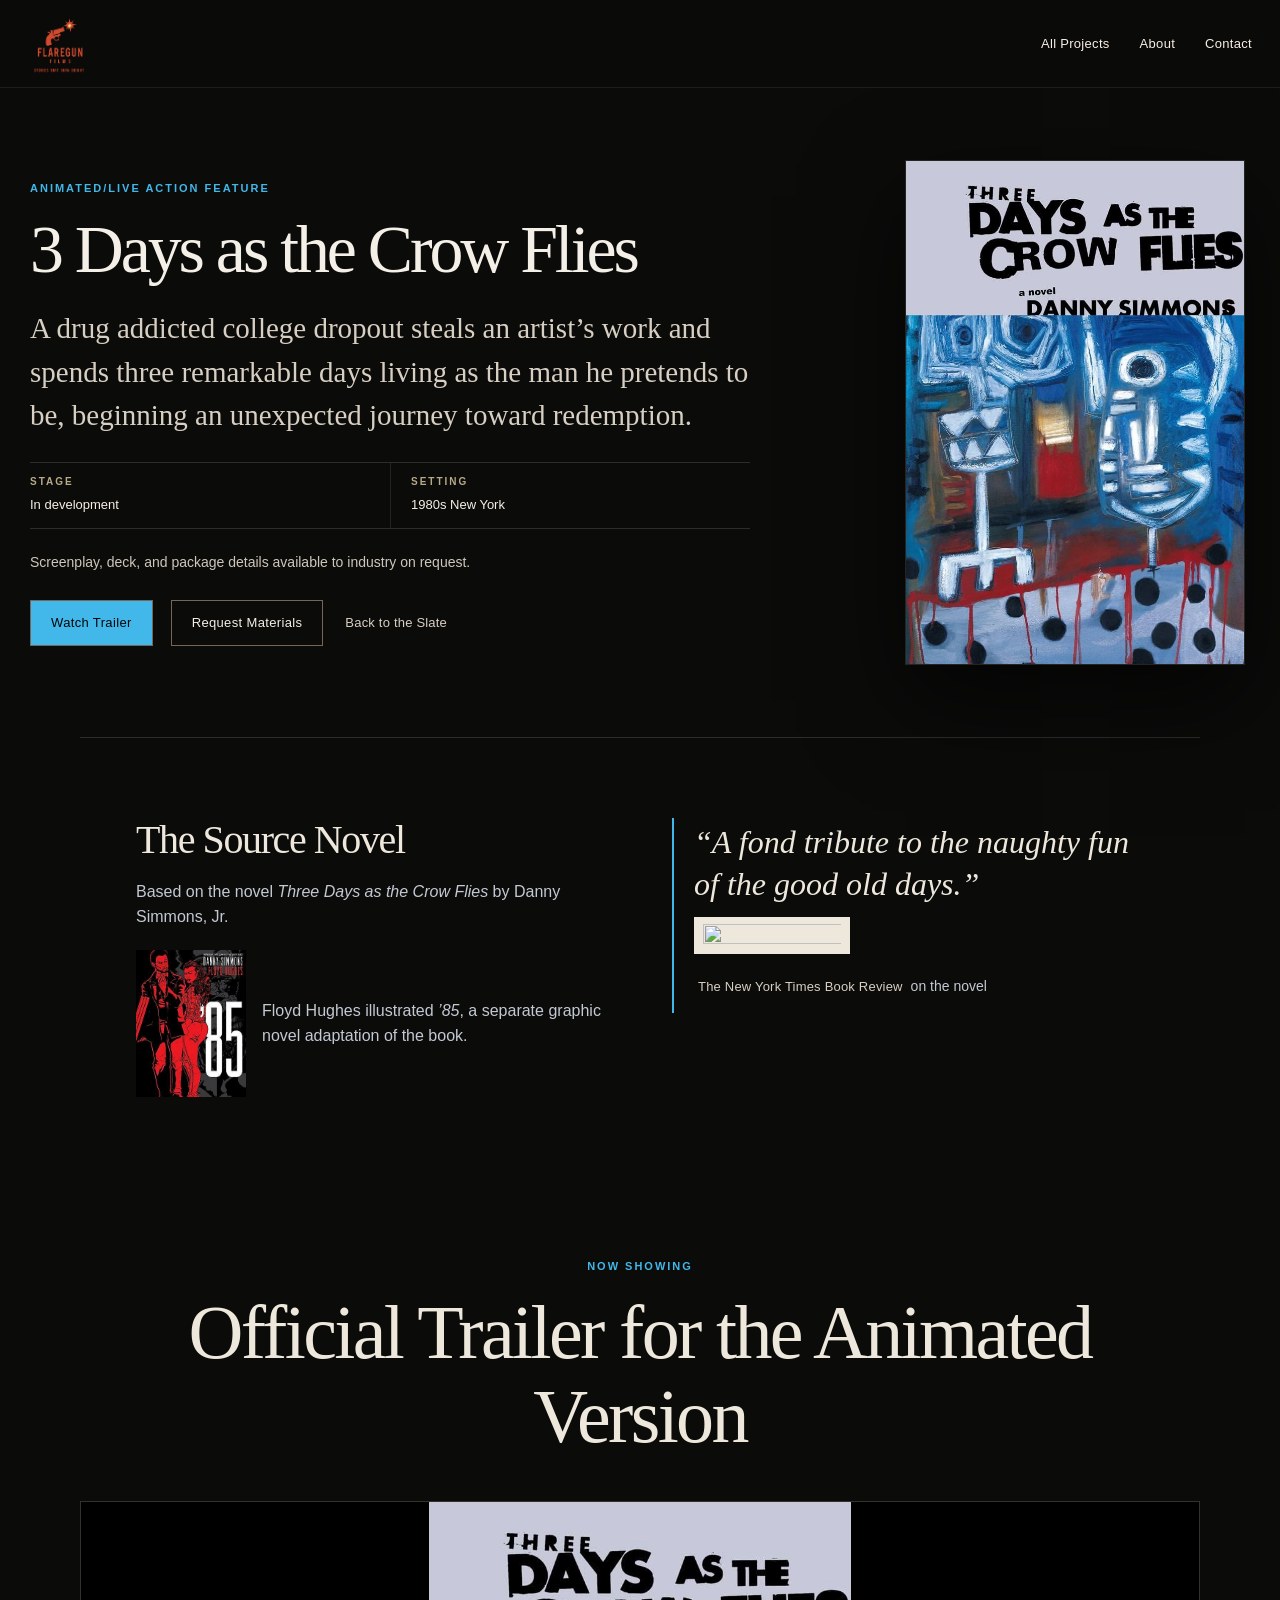
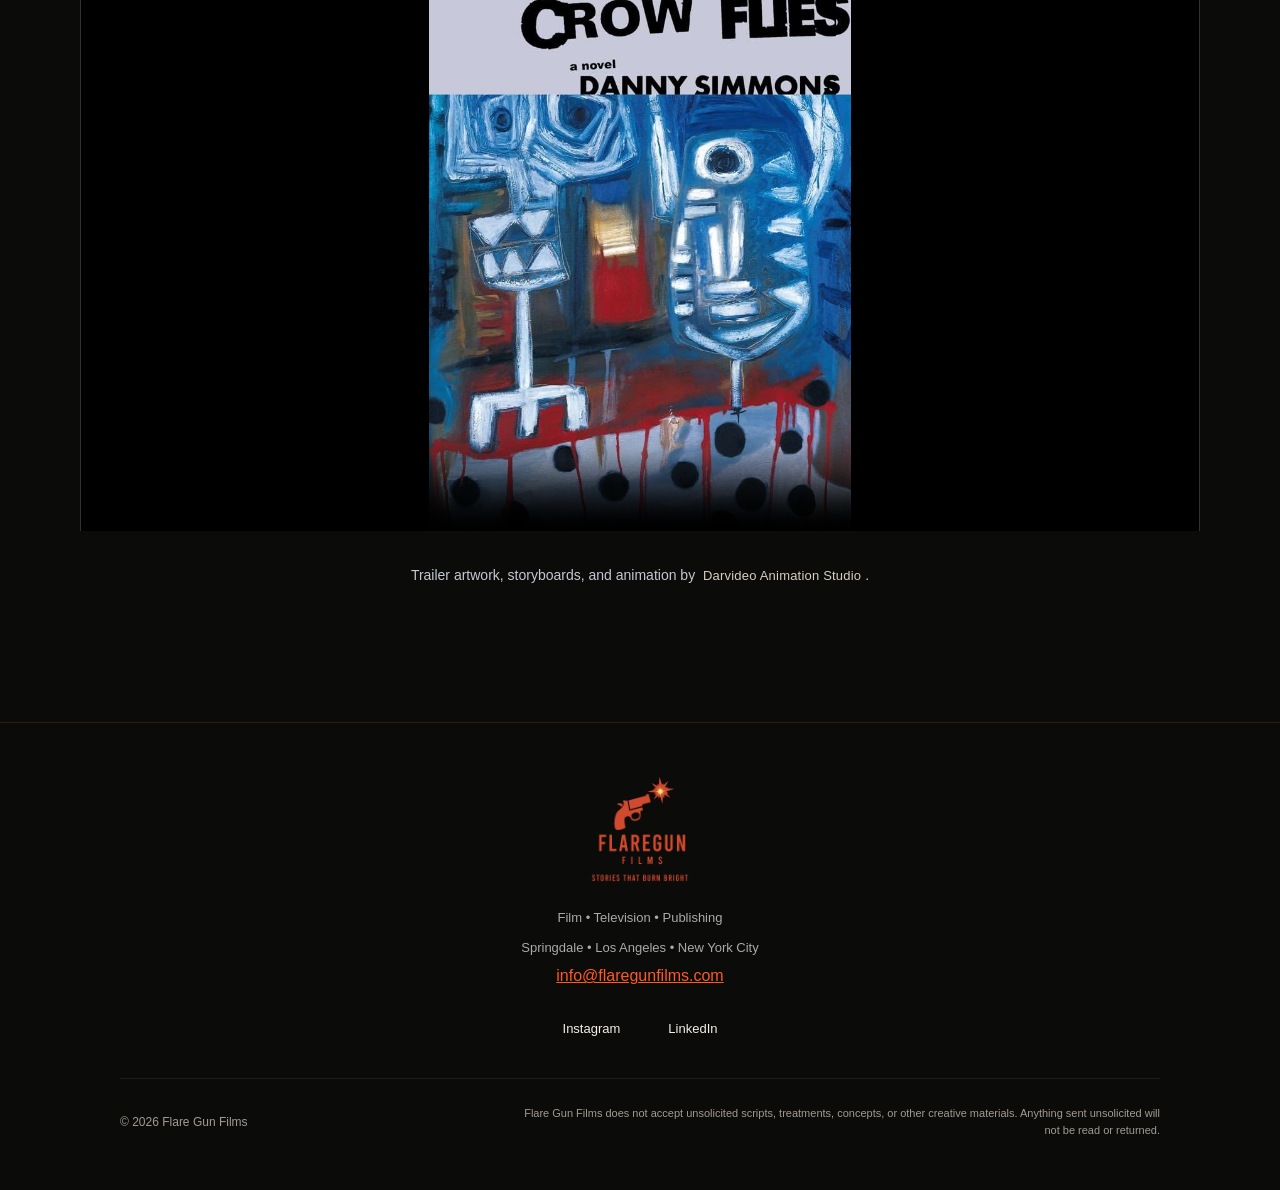
==== commit 3fe87c25: "Clarify the trailer is for the animated version" ====
--- a/3-days-as-the-crow-flies.html
+++ b/3-days-as-the-crow-flies.html
@@ -195,7 +195,7 @@
 
     <section id="trailer" class="crow-cinema-section" aria-labelledby="crow-trailer-title">
       <p class="eyebrow">Now Showing</p>
-      <h2 id="crow-trailer-title">Official Trailer</h2>
+      <h2 id="crow-trailer-title">Official Trailer for the Animated Version</h2>
       <div class="cinema-theater crow-theater" aria-label="3 Days as the Crow Flies trailer theater">
         <div class="cinema-marquee"><span>3 Days as the Crow Flies</span></div>
         <div class="cinema-stage">
